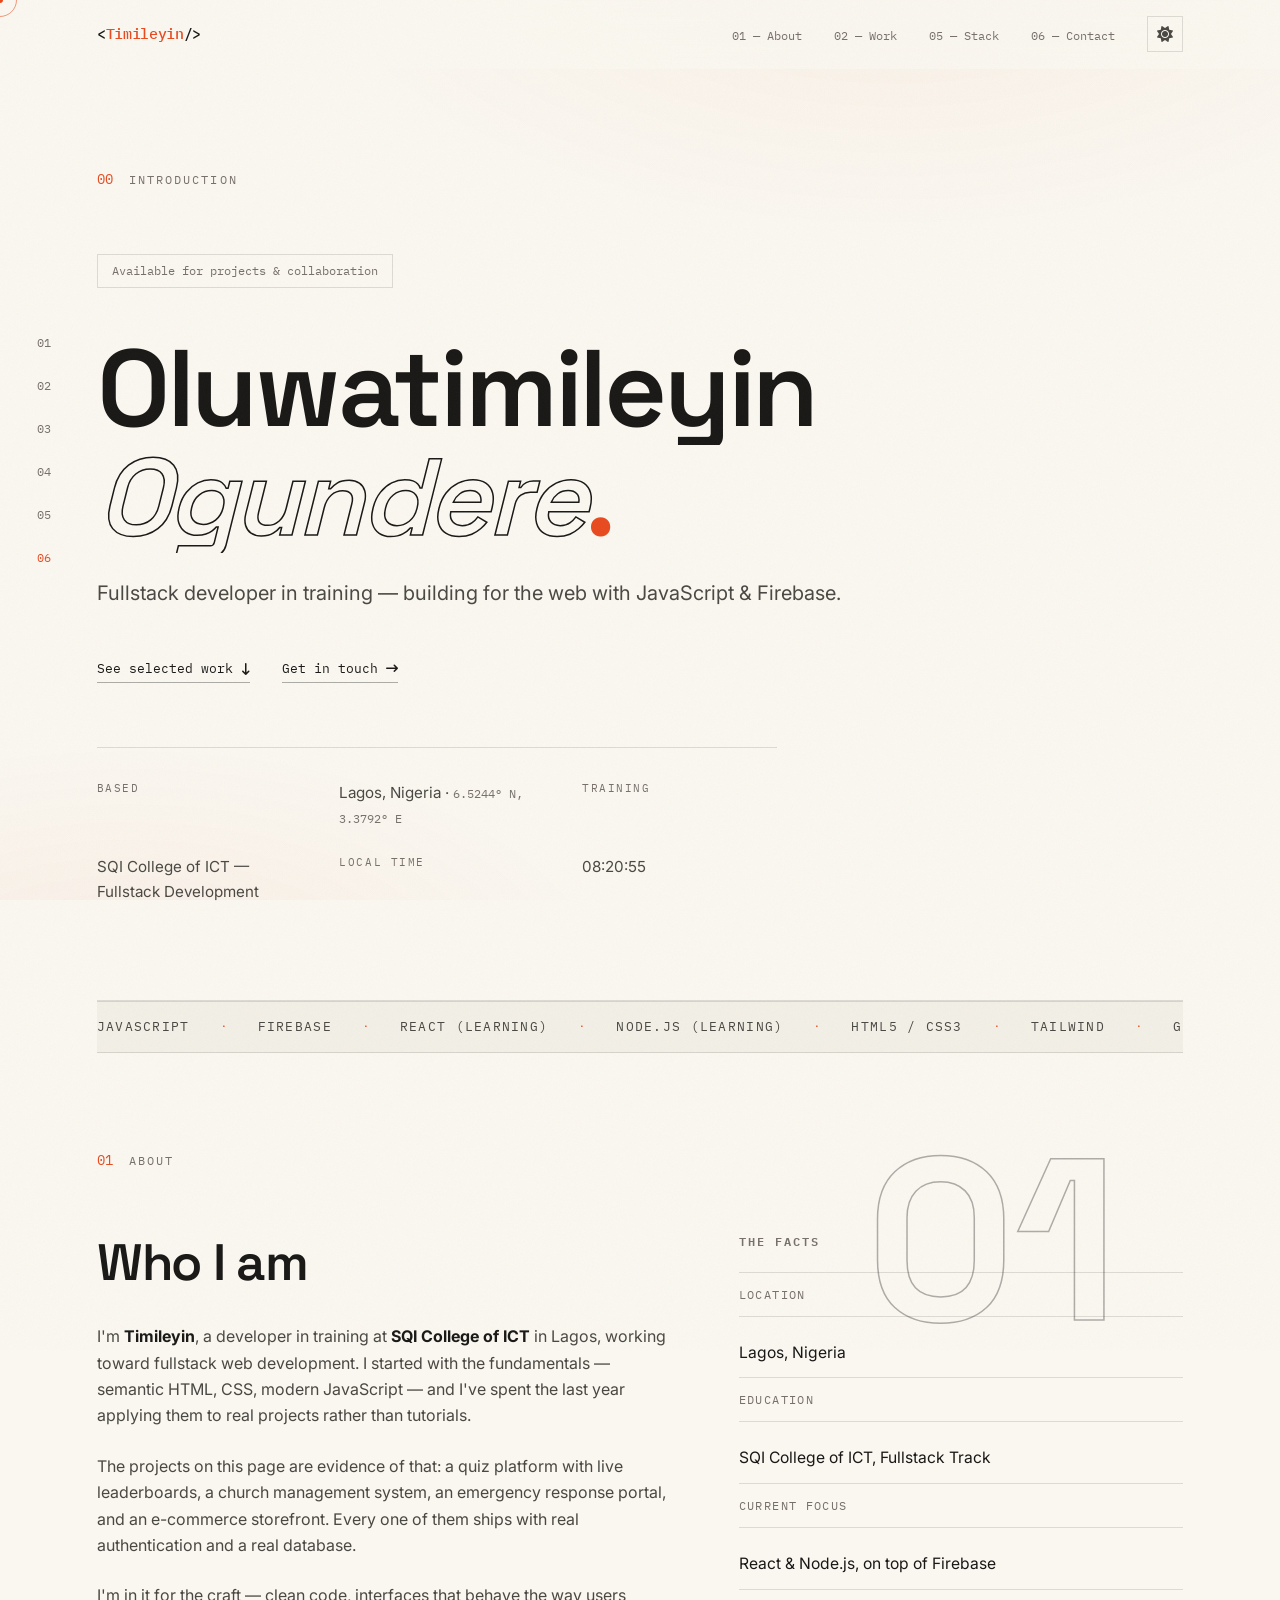
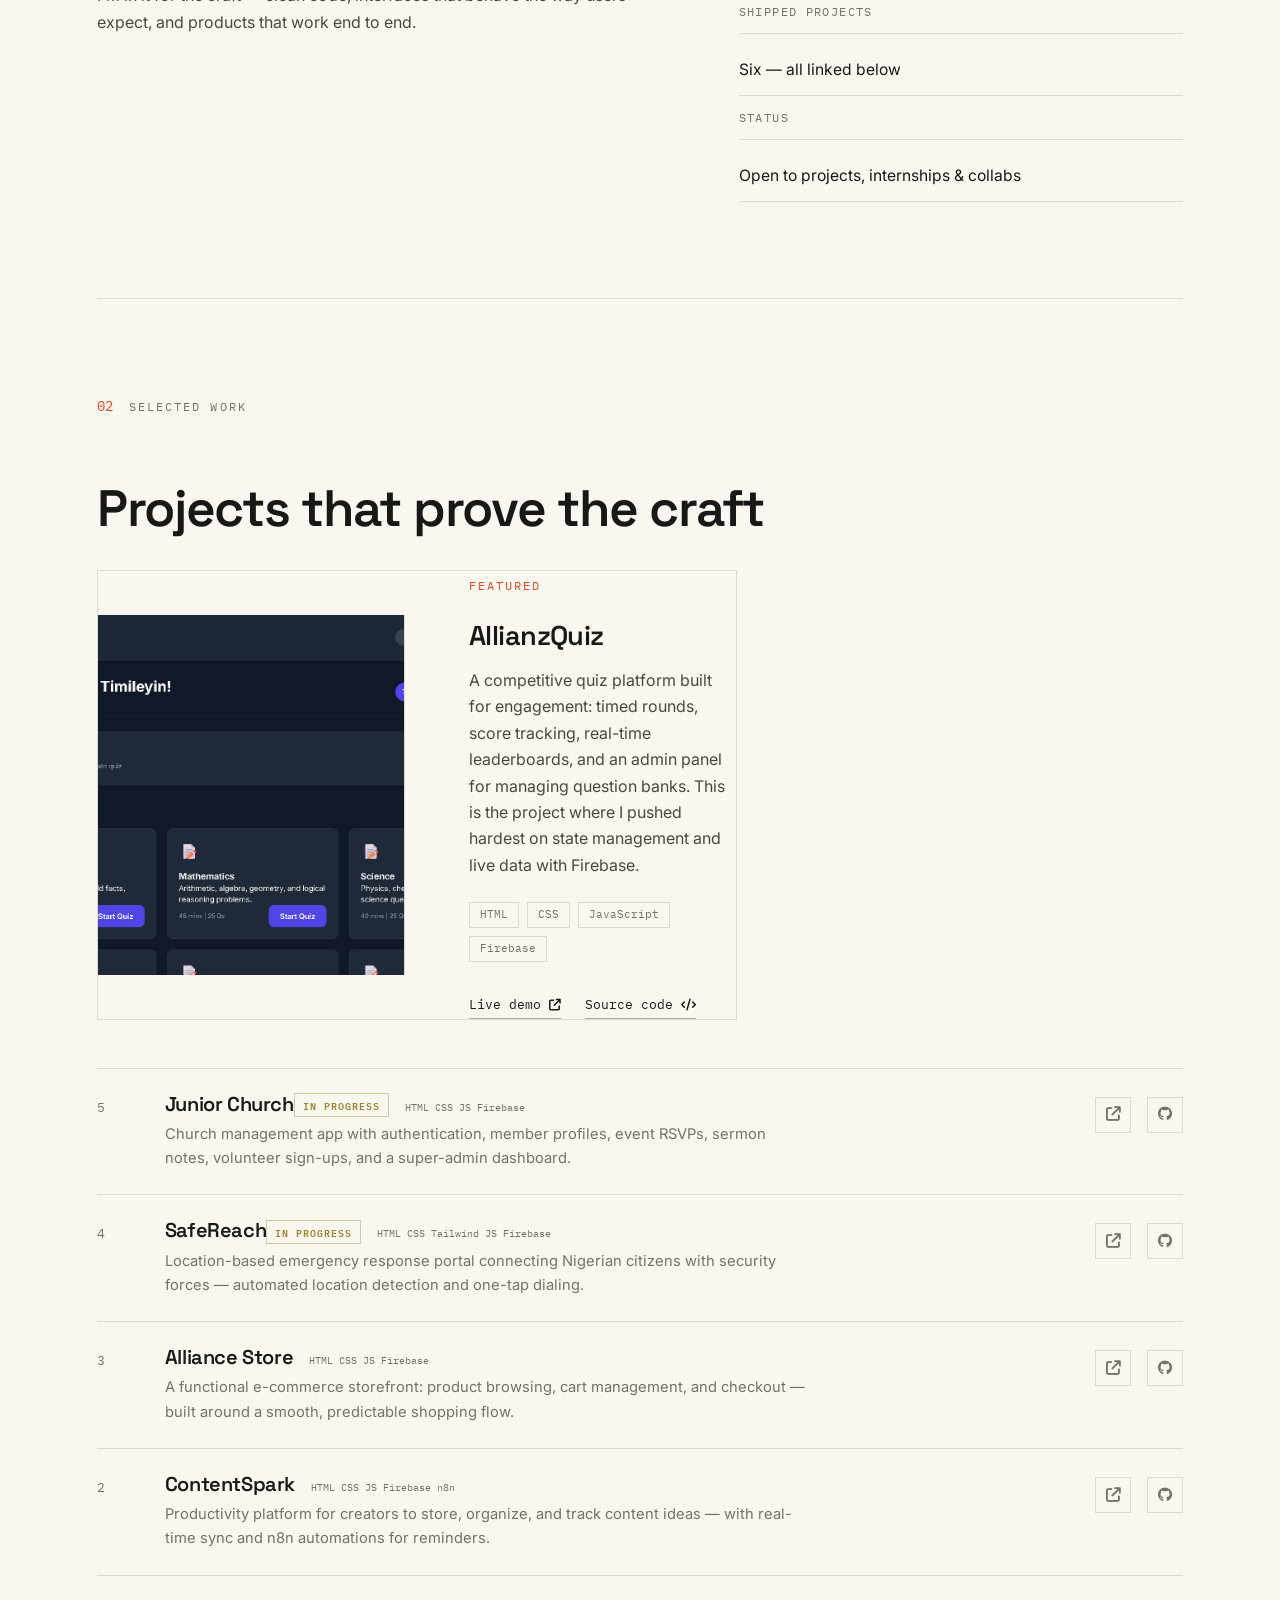
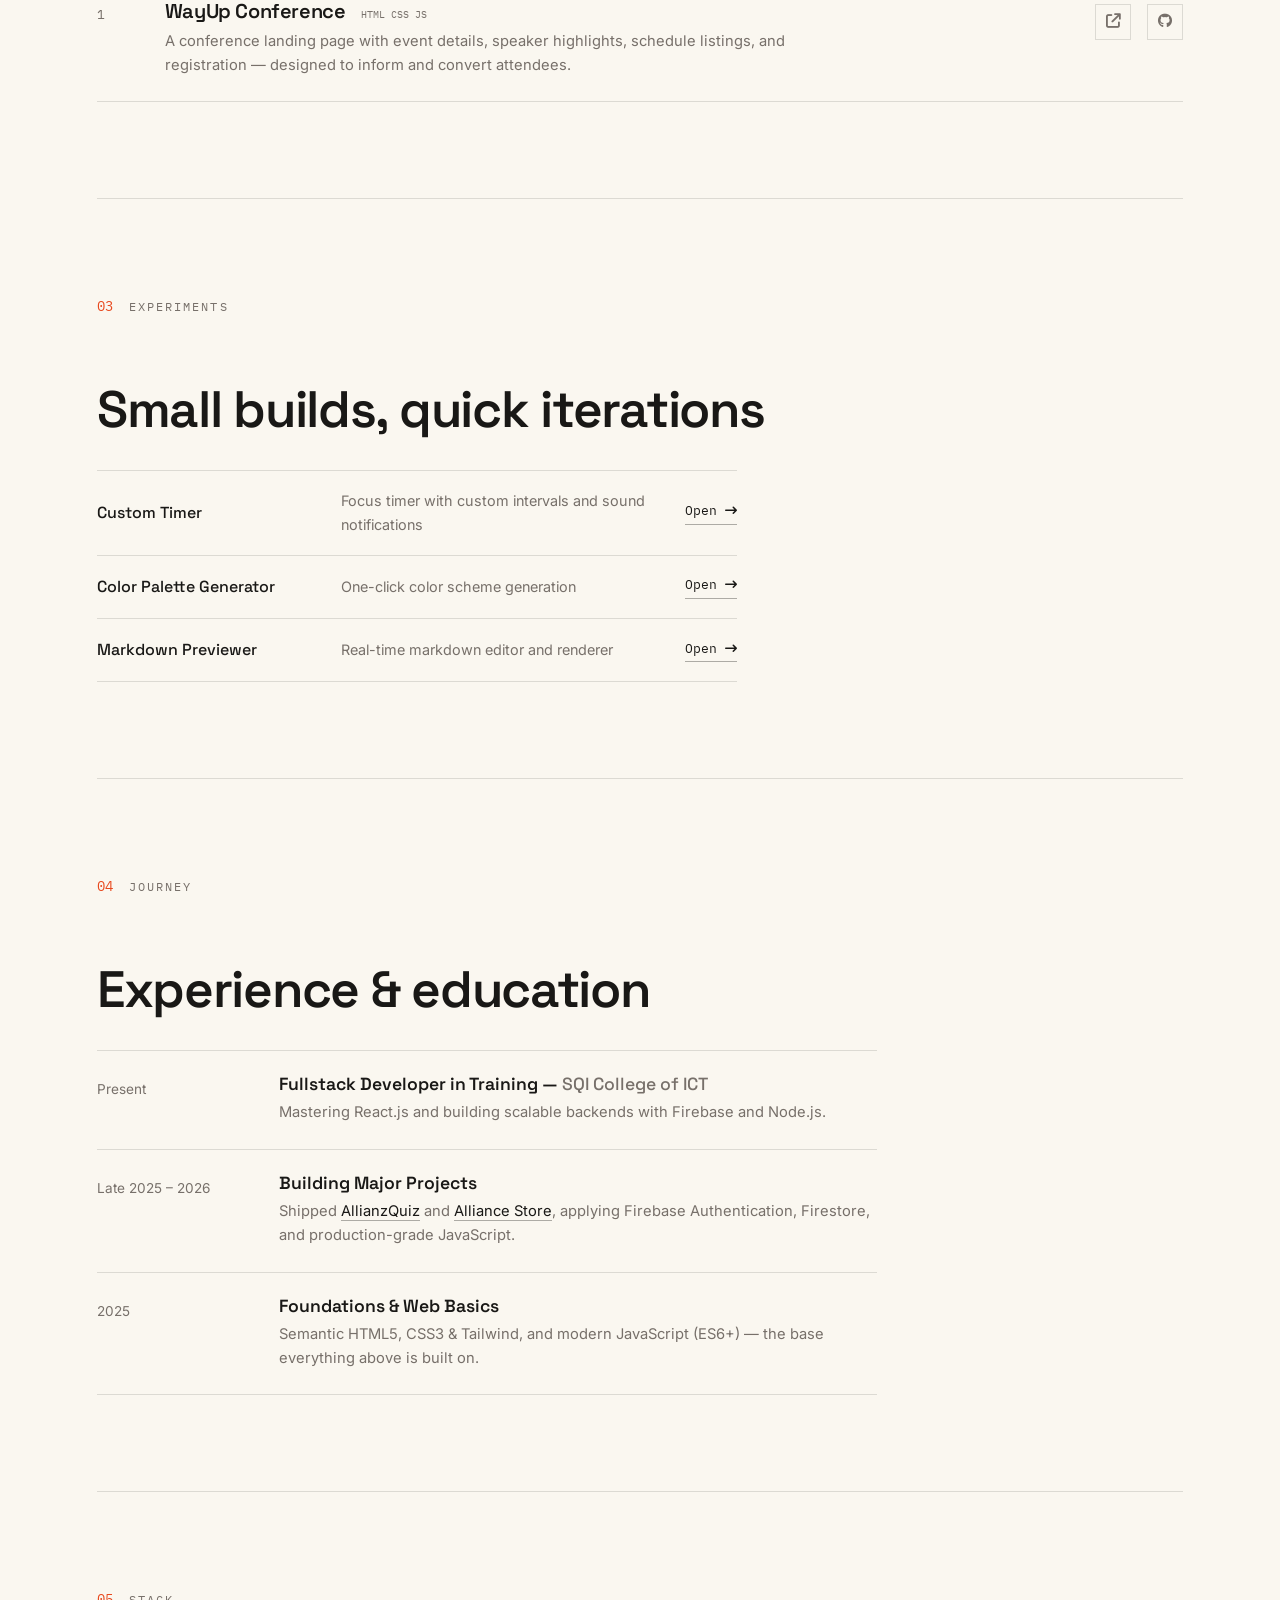
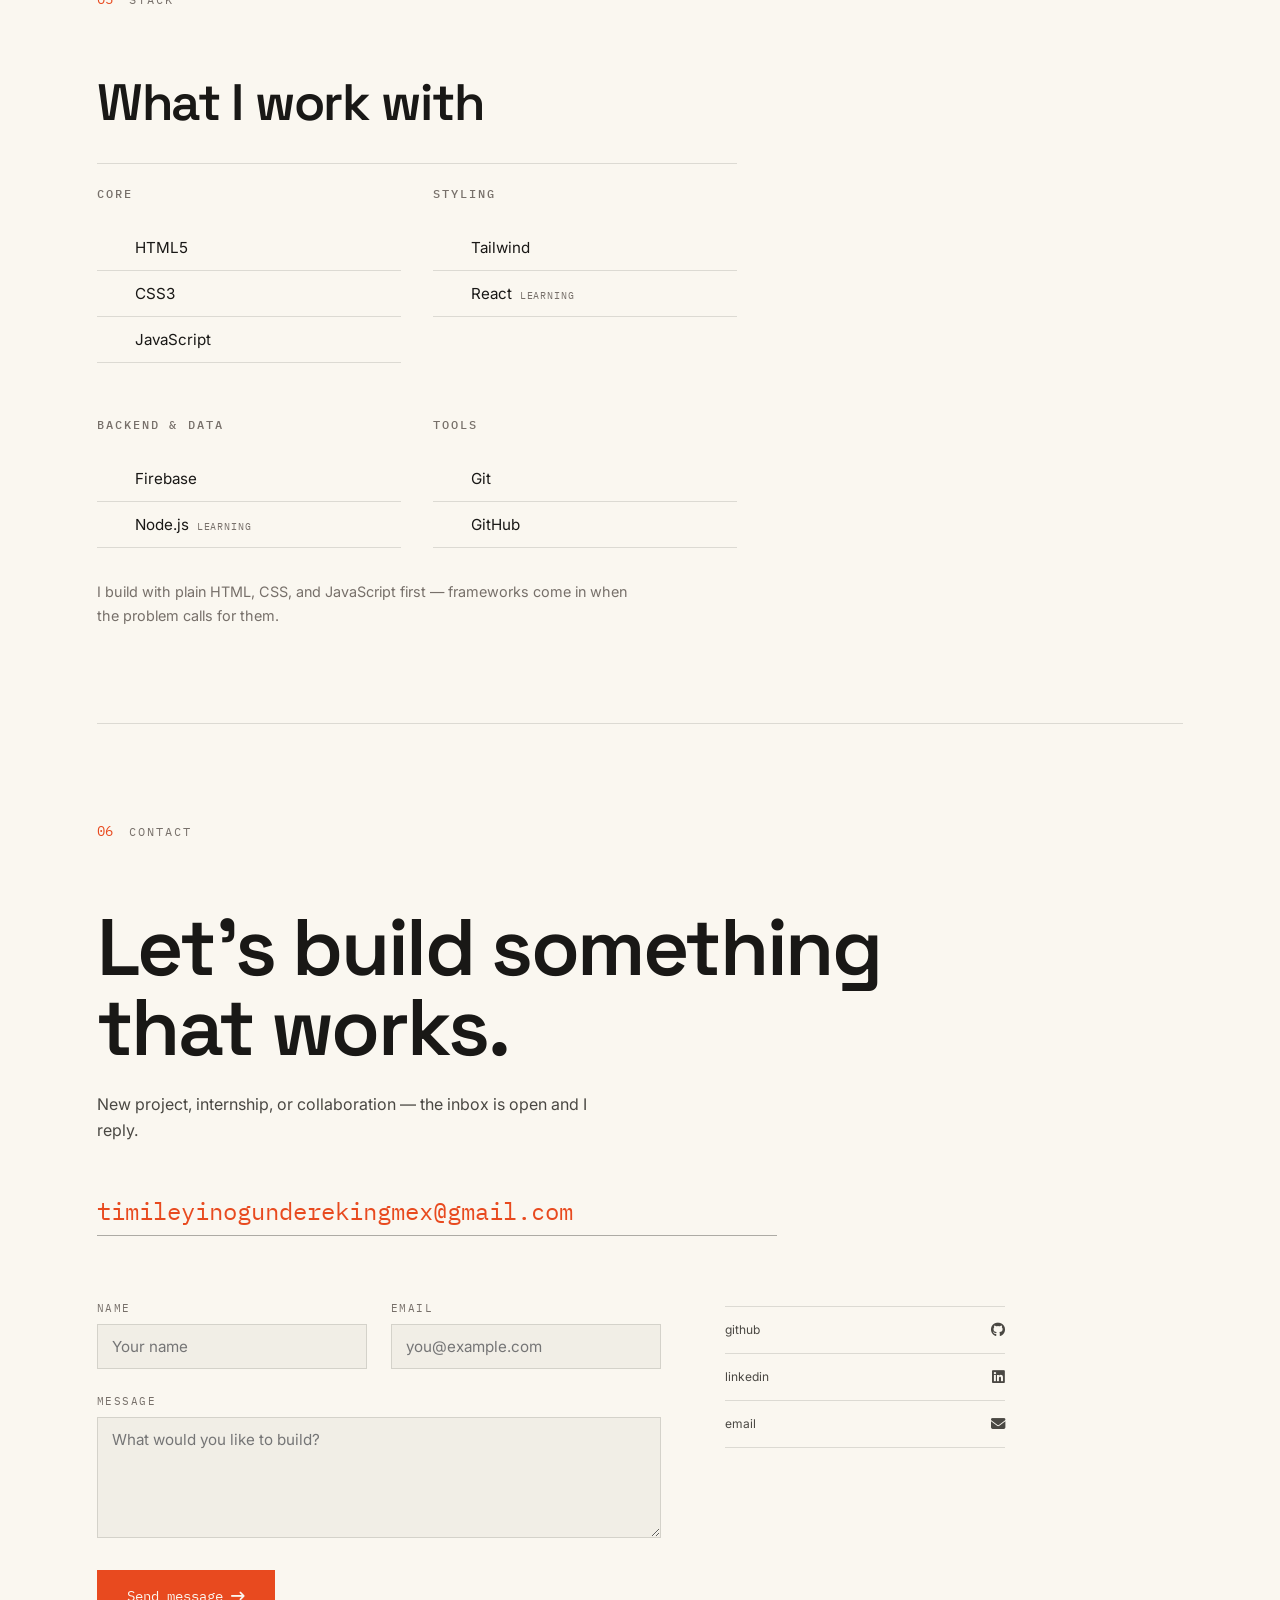
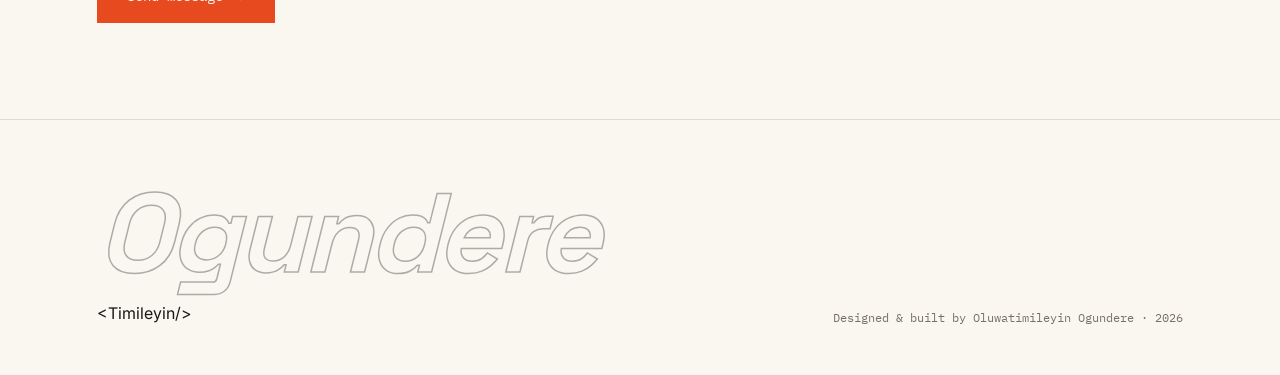
==== index.html @ 816820a1 "Remove pulsating status dot from hero availability pill" ====
<!DOCTYPE html>
<html lang="en">
<head>
  <meta charset="UTF-8" />
  <meta name="viewport" content="width=device-width, initial-scale=1.0" />
  <title>Oluwatimileyin Ogundere — Fullstack Developer</title>
  <meta name="description" content="Personal portfolio of Oluwatimileyin Ogundere — a fullstack developer in training at SQI College of ICT, building web applications with HTML, CSS, JavaScript, and Firebase." />
  <meta name="author" content="Oluwatimileyin Ogundere" />

  <!-- Open Graph / Facebook -->
  <meta property="og:type" content="website" />
  <meta property="og:url" content="https://allianzdev.vercel.app/" />
  <meta property="og:title" content="Oluwatimileyin Ogundere — Fullstack Developer" />
  <meta property="og:description" content="Building high-impact web applications with modern tech stacks. Check out my latest projects." />
  <meta property="og:image" content="https://allianzdev.vercel.app/assets/img/og-image.png" />

  <!-- Twitter -->
  <meta property="twitter:card" content="summary_large_image" />
  <meta property="twitter:url" content="https://allianzdev.vercel.app/" />
  <meta property="twitter:title" content="Oluwatimileyin Ogundere — Fullstack Developer" />
  <meta property="twitter:description" content="Building high-impact web applications with modern tech stacks. Check out my latest projects." />
  <meta property="twitter:image" content="https://allianzdev.vercel.app/assets/img/og-image.png" />

  <link rel="stylesheet" href="style.css" />
  <link rel="icon" type="image/png" href="favicon.png" />
  <link rel="stylesheet" href="https://cdnjs.cloudflare.com/ajax/libs/font-awesome/6.5.0/css/all.min.css" />
  <link rel="stylesheet" href="https://cdn.jsdelivr.net/gh/devicons/devicon@latest/devicon.min.css" />
  <link rel="preconnect" href="https://fonts.googleapis.com" />
  <link rel="preconnect" href="https://fonts.gstatic.com" crossorigin />
  <link href="https://fonts.googleapis.com/css2?family=Space+Grotesk:wght@300;400;500;600;700&family=Inter:wght@400;500;600&family=IBM+Plex+Mono:wght@400;500&display=swap" rel="stylesheet" />
</head>
<body>

  <a class="skip-link" href="#main">Skip to content</a>

  <!-- Film grain overlay -->
  <div class="grain" aria-hidden="true"></div>
  <!-- Warm ambient wash -->
  <div class="wash" aria-hidden="true"></div>

  <!-- Custom cursor (hoverable elements only, desktop) -->
  <div class="cursor-dot" aria-hidden="true"></div>
  <div class="cursor-ring" aria-hidden="true"></div>

  <!-- Running chapter index, desktop only -->
  <div class="chapter-index" aria-hidden="true">
    <span data-target="about">01</span>
    <span data-target="work">02</span>
    <span data-target="experiments">03</span>
    <span data-target="journey">04</span>
    <span data-target="stack">05</span>
    <span data-target="contact">06</span>
  </div>

  <!-- ═══ NAVBAR ═══════════════════════════════════════════ -->
  <header id="site-header">
    <nav class="nav" aria-label="Primary">
      <a href="#intro" class="nav-logo">&lt;<span>Timileyin</span>/&gt;</a>

      <ul class="nav-links" id="navLinks">
        <li><a href="#about">01 — About</a></li>
        <li><a href="#work">02 — Work</a></li>
        <li><a href="#stack">05 — Stack</a></li>
        <li><a href="#contact">06 — Contact</a></li>
        <li>
          <button class="theme-toggle" id="themeToggle" type="button" aria-label="Switch between dark and light theme">
            <i class="fa-solid fa-moon" aria-hidden="true"></i>
            <i class="fa-solid fa-sun" aria-hidden="true"></i>
          </button>
        </li>
      </ul>

      <button class="hamburger" id="hamburger" type="button" aria-label="Toggle menu" aria-expanded="false" aria-controls="navLinks">
        <span></span><span></span><span></span>
      </button>
    </nav>
  </header>

  <main id="main">

    <!-- ═══ 00 — INTRO ═════════════════════════════════════ -->
    <section id="intro" class="chapter">
      <div class="chapter-meta reveal-up"><span class="ch-num">00</span><span class="ch-label">Introduction</span></div>

      <div class="hero-inner">
        <div class="hero-status reveal-up" aria-label="Currently available for work">
          Available for projects &amp; collaboration
        </div>

        <h1 class="hero-name">
          <span class="hero-line reveal-up">Oluwatimileyin</span>
          <span class="hero-line reveal-up hero-name-out">Ogundere<span class="hero-period">.</span></span>
        </h1>

        <p class="hero-role reveal-up">Fullstack developer in training — building for the web with JavaScript &amp; Firebase.</p>

        <div class="hero-actions reveal-up">
          <a href="#work" class="link-arrow">See selected work<i class="fa-solid fa-arrow-down-long" aria-hidden="true"></i></a>
          <a href="#contact" class="link-arrow">Get in touch<i class="fa-solid fa-arrow-right-long" aria-hidden="true"></i></a>
        </div>

        <dl class="hero-meta reveal-up">
          <dt>Based</dt><dd>Lagos, Nigeria · <span class="coords">6.5244° N, 3.3792° E</span></dd>
          <dt>Training</dt><dd>SQI College of ICT — Fullstack Development</dd>
          <dt>Local time</dt><dd><span id="hero-clock">—</span></dd>
        </dl>
      </div>
    </section>

    <!-- Marquee strip -->
    <div class="marquee" aria-hidden="true">
      <div class="marquee-track">
        <span>JavaScript</span><em>·</em><span>Firebase</span><em>·</em><span>React (learning)</span><em>·</em><span>Node.js (learning)</span><em>·</em><span>HTML5 / CSS3</span><em>·</em><span>Tailwind</span><em>·</em><span>Git &amp; GitHub</span><em>·</em>
        <span>JavaScript</span><em>·</em><span>Firebase</span><em>·</em><span>React (learning)</span><em>·</em><span>Node.js (learning)</span><em>·</em><span>HTML5 / CSS3</span><em>·</em><span>Tailwind</span><em>·</em><span>Git &amp; GitHub</span><em>·</em>
      </div>
    </div>

    <!-- ═══ 01 — ABOUT ═════════════════════════════════════ -->
    <section id="about" class="chapter">
      <div class="chapter-meta reveal-up"><span class="ch-num">01</span><span class="ch-label">About</span></div>

      <div class="ghost-num" aria-hidden="true">01</div>

      <div class="two-col">
        <div>
          <h2 class="section-heading reveal-up">Who I am</h2>
          <div class="essay reveal-up">
            <p>I'm <strong>Timileyin</strong>, a developer in training at <strong>SQI College of ICT</strong> in Lagos, working toward fullstack web development. I started with the fundamentals — semantic HTML, CSS, modern JavaScript — and I've spent the last year applying them to real projects rather than tutorials.</p>
            <p>The projects on this page are evidence of that: a quiz platform with live leaderboards, a church management system, an emergency response portal, and an e-commerce storefront. Every one of them ships with real authentication and a real database.</p>
            <p>I'm in it for the craft — clean code, interfaces that behave the way users expect, and products that work end to end.</p>
          </div>
        </div>

        <div class="reveal-up">
          <h3 class="facts-title">The facts</h3>
          <dl class="facts">
            <dt>Location</dt><dd>Lagos, Nigeria</dd>
            <dt>Education</dt><dd>SQI College of ICT, Fullstack Track</dd>
            <dt>Current focus</dt><dd>React &amp; Node.js, on top of Firebase</dd>
            <dt>Shipped projects</dt><dd>Six — all linked below</dd>
            <dt>Status</dt><dd>Open to projects, internships &amp; collabs</dd>
          </dl>
        </div>
      </div>
    </section>

    <!-- ═══ 02 — WORK ══════════════════════════════════════ -->
    <section id="work" class="chapter">
      <div class="chapter-meta reveal-up"><span class="ch-num">02</span><span class="ch-label">Selected Work</span></div>

      <h2 class="section-heading reveal-up">Projects that prove the craft</h2>

      <!-- Featured -->
      <article class="work-featured reveal-up">
        <div class="work-featured-media">
          <img src="assets/img/projects/image.png" alt="AllianzQuiz — competitive quiz app with live leaderboards" />
        </div>
        <div class="work-featured-text">
          <div class="work-index"><span class="mono">Featured</span></div>
          <h3 class="work-title">AllianzQuiz</h3>
          <p class="work-desc">A competitive quiz platform built for engagement: timed rounds, score tracking, real-time leaderboards, and an admin panel for managing question banks. This is the project where I pushed hardest on state management and live data with Firebase.</p>
          <div class="work-tags"><span>HTML</span><span>CSS</span><span>JavaScript</span><span>Firebase</span></div>
          <div class="work-links">
            <a href="https://allianz-quiz.vercel.app" target="_blank" rel="noopener" class="link-arrow">Live demo<i class="fa-solid fa-arrow-up-right-from-square" aria-hidden="true"></i></a>
            <a href="https://github.com/Alli-ance01/AllianzQuiz" target="_blank" rel="noopener" class="link-arrow">Source code<i class="fa-solid fa-code" aria-hidden="true"></i></a>
          </div>
        </div>
      </article>

      <!-- Hover-reveal list -->
      <ol class="work-list" reversed>
        <li class="work-row" data-preview="assets/img/projects/junior-church.png">
          <span class="row-num">5</span>
          <div class="row-body">
            <div class="row-head">
              <h3 class="work-title">Junior Church<span class="status-wip">In progress</span></h3>
              <span class="row-stack"><span>HTML</span><span>CSS</span><span>JS</span><span>Firebase</span></span>
            </div>
            <p class="row-desc">Church management app with authentication, member profiles, event RSVPs, sermon notes, volunteer sign-ups, and a super-admin dashboard.</p>
          </div>
          <div class="row-actions">
            <a href="https://almightyjuniorchurch.vercel.app" target="_blank" rel="noopener" aria-label="Junior Church live demo"><i class="fa-solid fa-arrow-up-right-from-square" aria-hidden="true"></i></a>
            <a href="https://github.com/Alli-ance01/Junior-Church" target="_blank" rel="noopener" aria-label="Junior Church source code"><i class="fa-brands fa-github" aria-hidden="true"></i></a>
          </div>
        </li>

        <li class="work-row" data-preview="assets/img/projects/safereach.png">
          <span class="row-num">4</span>
          <div class="row-body">
            <div class="row-head">
              <h3 class="work-title">SafeReach<span class="status-wip">In progress</span></h3>
              <span class="row-stack"><span>HTML</span><span>CSS</span><span>Tailwind</span><span>JS</span><span>Firebase</span></span>
            </div>
            <p class="row-desc">Location-based emergency response portal connecting Nigerian citizens with security forces — automated location detection and one-tap dialing.</p>
          </div>
          <div class="row-actions">
            <a href="https://safereach-ng.vercel.app" target="_blank" rel="noopener" aria-label="SafeReach live demo"><i class="fa-solid fa-arrow-up-right-from-square" aria-hidden="true"></i></a>
            <a href="https://github.com/Alli-ance01/safereach" target="_blank" rel="noopener" aria-label="SafeReach source code"><i class="fa-brands fa-github" aria-hidden="true"></i></a>
          </div>
        </li>

        <li class="work-row" data-preview="assets/img/projects/alliance-store.png">
          <span class="row-num">3</span>
          <div class="row-body">
            <div class="row-head">
              <h3 class="work-title">Alliance Store</h3>
              <span class="row-stack"><span>HTML</span><span>CSS</span><span>JS</span><span>Firebase</span></span>
            </div>
            <p class="row-desc">A functional e-commerce storefront: product browsing, cart management, and checkout — built around a smooth, predictable shopping flow.</p>
          </div>
          <div class="row-actions">
            <a href="https://alliance-store.vercel.app" target="_blank" rel="noopener" aria-label="Alliance Store live demo"><i class="fa-solid fa-arrow-up-right-from-square" aria-hidden="true"></i></a>
            <a href="https://github.com/Alli-ance01/Alliance-Store" target="_blank" rel="noopener" aria-label="Alliance Store source code"><i class="fa-brands fa-github" aria-hidden="true"></i></a>
          </div>
        </li>

        <li class="work-row" data-preview="assets/img/projects/contentspark.png">
          <span class="row-num">2</span>
          <div class="row-body">
            <div class="row-head">
              <h3 class="work-title">ContentSpark</h3>
              <span class="row-stack"><span>HTML</span><span>CSS</span><span>JS</span><span>Firebase</span><span>n8n</span></span>
            </div>
            <p class="row-desc">Productivity platform for creators to store, organize, and track content ideas — with real-time sync and n8n automations for reminders.</p>
          </div>
          <div class="row-actions">
            <a href="https://content-spark-mu.vercel.app" target="_blank" rel="noopener" aria-label="ContentSpark live demo"><i class="fa-solid fa-arrow-up-right-from-square" aria-hidden="true"></i></a>
            <a href="https://github.com/Alli-ance01/content-spark" target="_blank" rel="noopener" aria-label="ContentSpark source code"><i class="fa-brands fa-github" aria-hidden="true"></i></a>
          </div>
        </li>

        <li class="work-row" data-preview="assets/img/projects/conference.png">
          <span class="row-num">1</span>
          <div class="row-body">
            <div class="row-head">
              <h3 class="work-title">WayUp Conference</h3>
              <span class="row-stack"><span>HTML</span><span>CSS</span><span>JS</span></span>
            </div>
            <p class="row-desc">A conference landing page with event details, speaker highlights, schedule listings, and registration — designed to inform and convert attendees.</p>
          </div>
          <div class="row-actions">
            <a href="https://wayupconference.vercel.app" target="_blank" rel="noopener" aria-label="WayUp Conference live demo"><i class="fa-solid fa-arrow-up-right-from-square" aria-hidden="true"></i></a>
            <a href="https://github.com/Alli-ance01/WayUp-Conference" target="_blank" rel="noopener" aria-label="WayUp Conference source code"><i class="fa-brands fa-github" aria-hidden="true"></i></a>
          </div>
        </li>
      </ol>
    </section>

    <!-- Floating preview (populated by JS) -->
    <div class="work-preview" aria-hidden="true">
      <img src="" alt="" />
    </div>

    <!-- ═══ 03 — EXPERIMENTS ═══════════════════════════════ -->
    <section id="experiments" class="chapter">
      <div class="chapter-meta reveal-up"><span class="ch-num">03</span><span class="ch-label">Experiments</span></div>

      <h2 class="section-heading reveal-up">Small builds, quick iterations</h2>

      <ul class="exp-list reveal-up">
        <li>
          <span class="exp-name">Custom Timer</span>
          <span class="exp-desc">Focus timer with custom intervals and sound notifications</span>
          <a href="mini-projects/timer/index.html" class="link-arrow">Open<i class="fa-solid fa-arrow-right-long" aria-hidden="true"></i></a>
        </li>
        <li>
          <span class="exp-name">Color Palette Generator</span>
          <span class="exp-desc">One-click color scheme generation</span>
          <a href="mini-projects/palette/index.html" class="link-arrow">Open<i class="fa-solid fa-arrow-right-long" aria-hidden="true"></i></a>
        </li>
        <li>
          <span class="exp-name">Markdown Previewer</span>
          <span class="exp-desc">Real-time markdown editor and renderer</span>
          <a href="mini-projects/markdown/index.html" class="link-arrow">Open<i class="fa-solid fa-arrow-right-long" aria-hidden="true"></i></a>
        </li>
      </ul>
    </section>

    <!-- ═══ 04 — JOURNEY ═══════════════════════════════════ -->
    <section id="journey" class="chapter">
      <div class="chapter-meta reveal-up"><span class="ch-num">04</span><span class="ch-label">Journey</span></div>

      <h2 class="section-heading reveal-up">Experience &amp; education</h2>

      <ol class="ledger reveal-up">
        <li>
          <time class="mono" datetime="2026">Present</time>
          <div>
            <h3>Fullstack Developer in Training — <span>SQI College of ICT</span></h3>
            <p>Mastering React.js and building scalable backends with Firebase and Node.js.</p>
          </div>
        </li>
        <li>
          <time class="mono" datetime="2026">Late 2025 – 2026</time>
          <div>
            <h3>Building Major Projects</h3>
            <p>Shipped <a href="#work">AllianzQuiz</a> and <a href="#work">Alliance Store</a>, applying Firebase Authentication, Firestore, and production-grade JavaScript.</p>
          </div>
        </li>
        <li>
          <time class="mono" datetime="2025">2025</time>
          <div>
            <h3>Foundations &amp; Web Basics</h3>
            <p>Semantic HTML5, CSS3 &amp; Tailwind, and modern JavaScript (ES6+) — the base everything above is built on.</p>
          </div>
        </li>
      </ol>
    </section>

    <!-- ═══ 05 — STACK ═════════════════════════════════════ -->
    <section id="stack" class="chapter">
      <div class="chapter-meta reveal-up"><span class="ch-num">05</span><span class="ch-label">Stack</span></div>

      <h2 class="section-heading reveal-up">What I work with</h2>

      <div class="stack-grid reveal-up">
        <div class="stack-group">
          <h3>Core</h3>
          <ul class="stack-list">
            <li><i class="devicon-html5-plain colored" aria-hidden="true"></i><span>HTML5</span></li>
            <li><i class="devicon-css3-plain colored" aria-hidden="true"></i><span>CSS3</span></li>
            <li><i class="devicon-javascript-plain colored" aria-hidden="true"></i><span>JavaScript</span></li>
          </ul>
        </div>
        <div class="stack-group">
          <h3>Styling</h3>
          <ul class="stack-list">
            <li><i class="devicon-tailwindcss-original colored" aria-hidden="true"></i><span>Tailwind</span></li>
            <li><i class="devicon-react-original colored" aria-hidden="true"></i><span>React <em>learning</em></span></li>
          </ul>
        </div>
        <div class="stack-group">
          <h3>Backend &amp; Data</h3>
          <ul class="stack-list">
            <li><i class="devicon-firebase-plain colored" aria-hidden="true"></i><span>Firebase</span></li>
            <li><i class="devicon-nodejs-plain colored" aria-hidden="true"></i><span>Node.js <em>learning</em></span></li>
          </ul>
        </div>
        <div class="stack-group">
          <h3>Tools</h3>
          <ul class="stack-list">
            <li><i class="devicon-git-plain colored" aria-hidden="true"></i><span>Git</span></li>
            <li><i class="devicon-github-original" aria-hidden="true"></i><span>GitHub</span></li>
          </ul>
        </div>
      </div>

      <p class="stack-note reveal-up">I build with plain HTML, CSS, and JavaScript first — frameworks come in when the problem calls for them.</p>
    </section>

    <!-- ═══ 06 — CONTACT ═══════════════════════════════════ -->
    <section id="contact" class="chapter">
      <div class="chapter-meta reveal-up"><span class="ch-num">06</span><span class="ch-label">Contact</span></div>

      <div class="contact-inner">
        <h2 class="contact-heading reveal-up">Let's build something<br />that works.</h2>
        <p class="contact-lede reveal-up">New project, internship, or collaboration — the inbox is open and I reply.</p>

        <a href="mailto:timileyinogunderekingmex@gmail.com" class="contact-email reveal-up">timileyinogunderekingmex@gmail.com</a>

        <div class="contact-columns reveal-up">
          <form action="https://formspree.io/f/mdayjnrv" method="POST" class="contact-form" id="contactForm">
            <div class="form-group">
              <label for="name">Name</label>
              <input type="text" name="name" id="name" class="form-control" placeholder="Your name" required />
            </div>
            <div class="form-group">
              <label for="email">Email</label>
              <input type="email" name="email" id="email" class="form-control" placeholder="you@example.com" required />
            </div>
            <div class="form-group">
              <label for="message">Message</label>
              <textarea name="message" id="message" class="form-control" placeholder="What would you like to build?" rows="5" required></textarea>
            </div>
            <button type="submit" class="submit-btn">Send message<i class="fa-solid fa-arrow-right-long" aria-hidden="true"></i></button>
          </form>

          <div class="contact-alt">
            <div class="contact-success" id="contactSuccess">
              <i class="fa-solid fa-circle-check" aria-hidden="true"></i>
              <h3>Message sent</h3>
              <p>Thanks for reaching out — I'll get back to you soon.</p>
              <button type="button" class="link-button" id="resetContact">Send another</button>
            </div>
            <ul class="social-list">
              <li><a href="https://github.com/Alli-ance01" target="_blank" rel="noopener"><span class="mono">github</span><i class="fa-brands fa-github" aria-hidden="true"></i></a></li>
              <li><a href="https://www.linkedin.com/in/timileyinogundere" target="_blank" rel="noopener"><span class="mono">linkedin</span><i class="fa-brands fa-linkedin" aria-hidden="true"></i></a></li>
              <li><a href="mailto:timileyinogunderekingmex@gmail.com"><span class="mono">email</span><i class="fa-solid fa-envelope" aria-hidden="true"></i></a></li>
            </ul>
          </div>
        </div>
      </div>
    </section>

  </main>

  <!-- ═══ FOOTER / COLOPHON ════════════════════════════════ -->
  <footer>
    <div class="footer-inner">
      <div class="footer-brand">
        <span class="footer-outline" aria-hidden="true">Ogundere</span>
        <span class="mono">&lt;Timileyin/&gt;</span>
      </div>
      <p>Designed &amp; built by Oluwatimileyin Ogundere · <span id="year"></span></p>
    </div>
  </footer>

  <button class="scroll-top" id="scrollTop" type="button" aria-label="Back to top" hidden>
    <i class="fa-solid fa-arrow-up" aria-hidden="true"></i>
  </button>

  <script src="script.js"></script>
</body>
</html>
---- style.css ----
/* ══════════════════════════════════════════════════════════
   THE BLUEPRINT — Allianzdev v2
   Kinetic bold + layered refined editorial.
   Tokens → layers → reset → base → layout → components → responsive
   ══════════════════════════════════════════════════════════ */

/* ─── DESIGN TOKENS ────────────────────────────────────── */
:root {
  --bg:            #101110;
  --bg-raised:     #171817;
  --ink:           #edeae3;
  --ink-2:         #c9c6bd;
  --muted:         #8a9188;
  --rule:          rgba(237, 234, 227, 0.14);
  --rule-strong:   rgba(237, 234, 227, 0.34);
  --accent:        #ff5c35;
  --accent-ink:    #101110;
  --surface-input: rgba(237, 234, 227, 0.04);
  --wip:           #b0994a;
  --wash-a:        rgba(255, 92, 53, 0.07);
  --wash-b:        rgba(255, 92, 53, 0);

  --font-display: 'Space Grotesk', sans-serif;
  --font-body:    'Inter', sans-serif;
  --font-mono:    'IBM Plex Mono', monospace;

  --sp-1: 8px;
  --sp-2: 16px;
  --sp-3: 24px;
  --sp-4: 32px;
  --sp-5: 48px;
  --sp-6: 64px;
  --sp-7: 96px;

  --ease: cubic-bezier(0.16, 1, 0.3, 1);
  --dur: 260ms;
}

[data-theme="light"] {
  --bg:            #faf7f0;
  --bg-raised:     #f2efe6;
  --ink:           #191816;
  --ink-2:         #4a4843;
  --muted:         #77706a;
  --rule:          rgba(25, 24, 22, 0.13);
  --rule-strong:   rgba(25, 24, 22, 0.34);
  --accent:        #e84a1f;
  --accent-ink:    #faf7f0;
  --surface-input: rgba(25, 24, 22, 0.04);
  --wip:           #9a8430;
  --wash-a:        rgba(232, 74, 31, 0.055);
  --wash-b:        rgba(232, 74, 31, 0);
}

/* ─── AMBIENT LAYERS ───────────────────────────────────── */
.grain {
  position: fixed; inset: -50%;
  width: 200%; height: 200%;
  z-index: 300;
  pointer-events: none;
  opacity: 0.5;
  background-image: url("data:image/svg+xml,%3Csvg xmlns='http://www.w3.org/2000/svg' width='240' height='240'%3E%3Cfilter id='n'%3E%3CfeTurbulence type='fractalNoise' baseFrequency='0.85' numOctaves='2' stitchTiles='stitch'/%3E%3C/filter%3E%3Crect width='100%25' height='100%25' filter='url(%23n)' opacity='0.06'/%3E%3C/svg%3E");
}
.wash {
  position: fixed; inset: 0;
  z-index: 0;
  pointer-events: none;
  background: radial-gradient(ellipse 80% 60% at 70% -10%, var(--wash-a), var(--wash-b) 60%),
              radial-gradient(ellipse 70% 50% at 10% 110%, var(--wash-a), transparent 55%);
}

/* ─── CUSTOM CURSOR ────────────────────────────────────── */
.cursor-dot {
  position: fixed; top: 0; left: 0;
  width: 6px; height: 6px;
  background: var(--accent);
  border-radius: 50%;
  z-index: 900;
  pointer-events: none;
  transform: translate(-50%, -50%);
  transition: width var(--dur) var(--ease), height var(--dur) var(--ease), background var(--dur) var(--ease), opacity 300ms var(--ease);
}
.cursor-ring {
  position: fixed; top: 0; left: 0;
  width: 34px; height: 34px;
  border: 1px solid color-mix(in srgb, var(--accent) 55%, transparent);
  border-radius: 50%;
  z-index: 899;
  pointer-events: none;
  transform: translate(-50%, -50%);
  transition: width 320ms var(--ease), height 320ms var(--ease), border-color 320ms var(--ease), opacity 300ms var(--ease);
}
.cursor-ring.is-hovering { width: 52px; height: 52px; border-color: var(--accent); }
@media (hover: none) { .cursor-dot, .cursor-ring { display: none; } }

/* ─── RESET ────────────────────────────────────────────── */
*, *::before, *::after { margin: 0; padding: 0; box-sizing: border-box; }
html { scroll-behavior: smooth; overflow-x: hidden; }
body {
  background: var(--bg);
  color: var(--ink);
  font-family: var(--font-body);
  font-size: 1rem;
  line-height: 1.65;
  -webkit-font-smoothing: antialiased;
}
a { color: inherit; text-decoration: none; }
ul, ol { list-style: none; }
img { max-width: 100%; display: block; }
button { font: inherit; cursor: pointer; background: none; border: none; color: inherit; }
h1, h2, h3 { font-family: var(--font-display); font-weight: 600; line-height: 1.1; }
:focus-visible { outline: 2px solid var(--accent); outline-offset: 3px; }

.skip-link {
  position: fixed; top: 0; left: 0;
  background: var(--accent); color: var(--accent-ink);
  padding: var(--sp-2) var(--sp-3);
  font-family: var(--font-mono); font-size: 0.8rem;
  transform: translateY(-100%); transition: transform var(--dur) var(--ease);
  z-index: 950;
}
.skip-link:focus { transform: translateY(0); }

/* ─── LAYOUT SKELETON ──────────────────────────────────── */
body {
  display: grid;
  grid-template-columns: 88px minmax(0, 1fr);
}
#site-header, main, footer { grid-column: 1 / -1; }
main { position: relative; z-index: 1; max-width: 1240px; width: 100%; margin-inline: auto; padding-inline: clamp(24px, 6vw, 96px); }

.chapter-index {
  grid-column: 1;
  position: fixed;
  inset: 0 auto 0 0;
  width: 88px;
  display: flex;
  flex-direction: column;
  justify-content: center;
  align-items: center;
  gap: var(--sp-3);
  z-index: 50;
}
.chapter-index span {
  font-family: var(--font-mono);
  font-size: 0.72rem;
  color: var(--muted);
  transition: color var(--dur) var(--ease);
}
.chapter-index span.is-active { color: var(--accent); }

/* ─── NAVBAR ───────────────────────────────────────────── */
#site-header {
  position: fixed; top: 0; left: 0; right: 0;
  z-index: 100;
  background: color-mix(in srgb, var(--bg) 85%, transparent);
  -webkit-backdrop-filter: blur(12px);
  backdrop-filter: blur(12px);
  border-bottom: 1px solid transparent;
  transition: border-color var(--dur) var(--ease), background var(--dur) var(--ease);
}
#site-header.is-scrolled { border-bottom-color: var(--rule); }

.nav {
  display: flex; align-items: center; justify-content: space-between;
  padding: var(--sp-2) clamp(24px, 6vw, 96px);
  max-width: 1240px; margin: 0 auto;
}
.nav-logo {
  font-family: var(--font-mono);
  font-size: 0.95rem;
  font-weight: 500;
  letter-spacing: -0.02em;
}
.nav-logo span { color: var(--accent); }
.nav-links { display: flex; gap: var(--sp-4); align-items: center; }
.nav-links a {
  font-family: var(--font-mono);
  font-size: 0.78rem;
  color: var(--muted);
  position: relative;
  padding-block: 4px;
  transition: color var(--dur) var(--ease);
}
.nav-links a:hover,
.nav-links a.is-active { color: var(--ink); }
.nav-links a::after {
  content: '';
  position: absolute; bottom: 0; left: 0;
  width: 0; height: 1px; background: var(--accent);
  transition: width var(--dur) var(--ease);
}
.nav-links a:hover::after,
.nav-links a.is-active::after { width: 100%; }

.theme-toggle {
  width: 36px; height: 36px;
  border: 1px solid var(--rule);
  display: inline-flex; align-items: center; justify-content: center;
  color: var(--ink-2);
  transition: border-color var(--dur) var(--ease), color var(--dur) var(--ease), transform var(--dur) var(--ease);
}
.theme-toggle:hover { border-color: var(--accent); color: var(--accent); transform: rotate(40deg); }
.theme-toggle .fa-sun { display: none; }
[data-theme="light"] .theme-toggle .fa-moon { display: none; }
[data-theme="light"] .theme-toggle .fa-sun { display: block; }

.hamburger {
  display: none;
  width: 44px; height: 44px;
  flex-direction: column; align-items: center; justify-content: center;
  gap: 5px;
}
.hamburger span {
  display: block; width: 20px; height: 1.5px;
  background: var(--ink);
  transition: transform var(--dur) var(--ease), opacity var(--dur) var(--ease);
}
.hamburger.is-open span:nth-child(1) { transform: translateY(6.5px) rotate(45deg); }
.hamburger.is-open span:nth-child(2) { opacity: 0; }
.hamburger.is-open span:nth-child(3) { transform: translateY(-6.5px) rotate(-45deg); }

/* ─── CHAPTERS (sections) ──────────────────────────────── */
.chapter {
  padding-block: var(--sp-7);
  border-bottom: 1px solid var(--rule);
  position: relative;
}
.chapter:last-of-type { border-bottom: none; }

.chapter-meta {
  display: flex; align-items: baseline; gap: var(--sp-2);
  margin-bottom: var(--sp-6);
}
.ch-num {
  font-family: var(--font-mono);
  font-size: 0.85rem;
  color: var(--accent);
}
.ch-label {
  font-family: var(--font-mono);
  font-size: 0.72rem;
  text-transform: uppercase;
  letter-spacing: 0.18em;
  color: var(--muted);
}

.section-heading {
  font-size: clamp(1.9rem, 4.5vw, 3.2rem);
  margin-bottom: var(--sp-4);
  letter-spacing: -0.025em;
  overflow: hidden;
}
.section-heading + * { max-width: 64ch; }

/* Ghost background numeral */
.ghost-num {
  position: absolute;
  right: clamp(8px, 5vw, 72px);
  top: clamp(48px, 8vh, 120px);
  font-family: var(--font-display);
  font-size: clamp(7rem, 18vw, 16rem);
  font-weight: 700;
  line-height: 1;
  color: transparent;
  -webkit-text-stroke: 1.5px var(--rule-strong);
  pointer-events: none;
  user-select: none;
  z-index: 0;
}

/* ─── REVEAL ANIMATIONS ────────────────────────────────── */
.reveal-up {
  opacity: 0;
  transform: translateY(28px);
  transition: opacity 0.7s var(--ease), transform 0.7s var(--ease);
  transition-delay: var(--reveal-delay, 0ms);
}
.reveal-up.is-visible { opacity: 1; transform: none; }
@media (prefers-reduced-motion: reduce) {
  html { scroll-behavior: auto; }
  .reveal-up { opacity: 1; transform: none; transition: none; }
  .marquee-track { animation-play-state: paused; }
}

/* ─── LINK ARROW (shared CTA) ──────────────────────────── */
.link-arrow {
  display: inline-flex; align-items: center; gap: var(--sp-1);
  font-family: var(--font-mono);
  font-size: 0.82rem;
  color: var(--ink);
  padding-bottom: 2px;
  border-bottom: 1px solid var(--rule-strong);
  transition: color var(--dur) var(--ease), border-color var(--dur) var(--ease), gap var(--dur) var(--ease);
}
.link-arrow:hover { color: var(--accent); border-color: var(--accent); gap: 6px; }
.link-arrow i { font-size: 0.75rem; }

/* ─── MARQUEE ──────────────────────────────────────────── */
.marquee {
  position: relative; z-index: 1;
  border-top: 1px solid var(--rule);
  border-bottom: 1px solid var(--rule);
  background: var(--bg-raised);
  overflow: hidden;
  padding-block: 14px;
}
.marquee-track {
  display: flex;
  gap: var(--sp-4);
  white-space: nowrap;
  width: max-content;
  animation: marqueeScroll 34s linear infinite;
}
.marquee-track span {
  font-family: var(--font-mono);
  font-size: 0.8rem;
  color: var(--ink-2);
  text-transform: uppercase;
  letter-spacing: 0.1em;
}
.marquee-track em {
  font-style: normal;
  color: var(--accent);
  font-size: 0.8rem;
}
@keyframes marqueeScroll {
  from { transform: translateX(0); }
  to { transform: translateX(-50%); }
}

/* ─── 00 INTRO / HERO ──────────────────────────────────── */
#intro { min-height: 100svh; display: flex; flex-direction: column; justify-content: center; padding-top: calc(var(--sp-7) + 72px); }

.hero-inner { max-width: 880px; position: relative; z-index: 1; }

.hero-status {
  display: inline-flex; align-items: center; gap: 10px;
  font-family: var(--font-mono);
  font-size: 0.75rem;
  color: var(--muted);
  border: 1px solid var(--rule);
  padding: 6px 14px;
  margin-bottom: var(--sp-5);
}
.status-dot {
  width: 7px; height: 7px; border-radius: 50%;
  background: var(--accent);
  box-shadow: 0 0 0 0 rgba(255, 92, 53, 0.45);
  animation: ping 2s var(--ease) infinite;
}
@keyframes ping {
  0%   { box-shadow: 0 0 0 0 rgba(255, 92, 53, 0.45); }
  80%  { box-shadow: 0 0 0 10px rgba(255, 92, 53, 0); }
  100% { box-shadow: 0 0 0 0 rgba(255, 92, 53, 0); }
}

.hero-name { margin-bottom: var(--sp-3); }
.hero-line { display: block; overflow: hidden; padding-bottom: 2px; }
.hero-name {
  font-size: clamp(3rem, 9.5vw, 6.8rem);
  letter-spacing: -0.03em;
  line-height: 0.98;
}
.hero-name-out {
  color: transparent;
  -webkit-text-stroke: 1.5px var(--ink);
  font-style: italic;
}
[data-theme="light"] .hero-name-out { -webkit-text-stroke: 1.5px var(--ink); }
.hero-period { color: var(--accent); -webkit-text-stroke: 0; }
.hero-name-out .hero-period {
  color: var(--accent);
  -webkit-text-stroke: 0;
  font-style: normal;
}

.hero-role {
  font-size: clamp(1.05rem, 2vw, 1.25rem);
  color: var(--ink-2);
  max-width: 60ch;
  margin-bottom: var(--sp-5);
}

.hero-actions { display: flex; gap: var(--sp-4); flex-wrap: wrap; margin-bottom: var(--sp-6); }

.hero-meta {
  display: grid;
  grid-template-columns: repeat(auto-fit, minmax(190px, 1fr));
  gap: var(--sp-3) var(--sp-5);
  border-top: 1px solid var(--rule);
  padding-top: var(--sp-4);
  max-width: 680px;
}
.hero-meta dt {
  font-family: var(--font-mono);
  font-size: 0.68rem;
  text-transform: uppercase;
  letter-spacing: 0.14em;
  color: var(--muted);
  margin-bottom: 4px;
}
.hero-meta dd { font-size: 0.95rem; color: var(--ink-2); }
.coords { font-family: var(--font-mono); font-size: 0.78rem; color: var(--muted); }

/* ─── 01 ABOUT ─────────────────────────────────────────── */
.two-col {
  display: grid;
  grid-template-columns: 1.3fr 1fr;
  gap: var(--sp-6);
  align-items: start;
  position: relative;
  z-index: 1;
}
.essay p { color: var(--ink-2); margin-bottom: var(--sp-3); max-width: 60ch; }
.essay strong { color: var(--ink); }

.facts-title {
  font-family: var(--font-mono);
  font-size: 0.72rem;
  text-transform: uppercase;
  letter-spacing: 0.18em;
  color: var(--muted);
  margin-bottom: var(--sp-3);
}
.facts { border-top: 1px solid var(--rule); }
.facts dt, .facts dd { padding: 12px 0; }
.facts dt {
  font-family: var(--font-mono);
  font-size: 0.72rem;
  text-transform: uppercase;
  letter-spacing: 0.12em;
  color: var(--muted);
  border-bottom: 1px solid var(--rule);
  margin-bottom: 11px;
}
.facts dd {
  border-bottom: 1px solid var(--rule);
  font-size: 0.98rem;
  color: var(--ink);
  margin-bottom: 0;
}

/* ─── 02 WORK ──────────────────────────────────────────── */
/* Featured */
.work-featured {
  display: grid;
  grid-template-columns: 1.15fr 1fr;
  gap: var(--sp-6);
  align-items: center;
  border: 1px solid var(--rule);
  margin-bottom: var(--sp-5);
  transition: border-color var(--dur) var(--ease);
  position: relative;
  z-index: 1;
  background: var(--bg);
}
.work-featured:hover { border-color: var(--rule-strong); }
.work-featured-media { overflow: hidden; border-right: 1px solid var(--rule); }
.work-featured-media img {
  width: 100%; height: 100%; min-height: 360px;
  object-fit: cover;
  transition: transform 0.8s var(--ease);
}
.work-featured:hover .work-featured-media img { transform: scale(1.035); }

.work-index { margin-bottom: var(--sp-3); }
.work-index .mono {
  font-family: var(--font-mono);
  font-size: 0.72rem;
  text-transform: uppercase;
  letter-spacing: 0.18em;
  color: var(--accent);
}
.work-title { font-size: 1.7rem; letter-spacing: -0.02em; margin-bottom: var(--sp-2); }
.work-desc { color: var(--ink-2); margin-bottom: var(--sp-3); }
.work-tags { display: flex; flex-wrap: wrap; gap: var(--sp-1); margin-bottom: var(--sp-4); }
.work-tags span {
  font-family: var(--font-mono);
  font-size: 0.68rem;
  color: var(--muted);
  border: 1px solid var(--rule);
  padding: 3px 10px;
}
.work-links { display: flex; gap: var(--sp-3); }

/* Hover-reveal list */
.work-list { position: relative; z-index: 1; }
.work-row {
  display: grid;
  grid-template-columns: 44px 1fr auto;
  gap: var(--sp-3);
  align-items: start;
  padding: var(--sp-3) 0;
  border-bottom: 1px solid var(--rule);
  cursor: pointer;
  transition: background var(--dur) var(--ease), padding var(--dur) var(--ease);
}
.work-row:first-child { border-top: 1px solid var(--rule); }
.work-row:hover { padding-left: var(--sp-3); padding-right: var(--sp-3); background: var(--surface-input); }
.work-row .work-title { transition: color var(--dur) var(--ease); }
.work-row:hover .work-title { color: var(--accent); }
.row-num {
  font-family: var(--font-mono);
  font-size: 0.8rem;
  color: var(--muted);
  padding-top: 4px;
  transition: color var(--dur) var(--ease);
}
.work-row:hover .row-num { color: var(--accent); }
.row-head { display: flex; align-items: baseline; gap: var(--sp-2); flex-wrap: wrap; margin-bottom: 6px; }
.row-head .work-title { font-size: 1.25rem; margin-bottom: 0; }
.row-stack { display: flex; gap: 6px; flex-wrap: wrap; }
.row-stack span {
  font-family: var(--font-mono);
  font-size: 0.65rem;
  color: var(--muted);
}
.row-desc { color: var(--muted); font-size: 0.92rem; max-width: 72ch; }
.row-actions { display: flex; gap: var(--sp-2); padding-top: 4px; }
.row-actions a {
  width: 36px; height: 36px;
  border: 1px solid var(--rule);
  display: inline-flex; align-items: center; justify-content: center;
  color: var(--muted);
  font-size: 0.9rem;
  transition: border-color var(--dur) var(--ease), color var(--dur) var(--ease);
}
.row-actions a:hover { border-color: var(--accent); color: var(--accent); }

.status-wip {
  font-family: var(--font-mono);
  font-size: 0.62rem;
  text-transform: uppercase;
  letter-spacing: 0.1em;
  color: var(--wip);
  border: 1px solid color-mix(in srgb, var(--wip) 40%, transparent);
  padding: 2px 8px;
  vertical-align: middle;
}

/* Floating preview */
.work-preview {
  position: fixed;
  top: 0; left: 0;
  width: 300px;
  z-index: 90;
  pointer-events: none;
  opacity: 0;
  transform: translate(-50%, -50%) scale(0.9);
  transition: opacity 260ms var(--ease), transform 260ms var(--ease);
}
.work-preview.is-visible {
  opacity: 1;
  transform: translate(-50%, -50%) scale(1);
}
.work-preview img {
  width: 100%;
  border: 1px solid var(--rule-strong);
  box-shadow: 0 24px 60px rgba(0, 0, 0, 0.45);
  background: var(--bg-raised);
}
@media (hover: none) { .work-preview { display: none; } }
@media (max-width: 900px) { .work-preview { display: none; } }

/* ─── 03 EXPERIMENTS ───────────────────────────────────── */
.exp-list { border-top: 1px solid var(--rule); position: relative; z-index: 1; }
.exp-list li {
  display: grid;
  grid-template-columns: 220px 1fr auto;
  gap: var(--sp-3);
  align-items: center;
  padding: 18px 0;
  border-bottom: 1px solid var(--rule);
  transition: padding var(--dur) var(--ease);
}
.exp-list li:hover { padding-left: var(--sp-2); }
.exp-name { font-family: var(--font-display); font-weight: 500; }
.exp-desc { color: var(--muted); font-size: 0.9rem; }

/* ─── 04 JOURNEY / LEDGER ──────────────────────────────── */
.ledger { border-top: 1px solid var(--rule); max-width: 780px; position: relative; z-index: 1; }
.ledger li {
  display: grid;
  grid-template-columns: 150px 1fr;
  gap: var(--sp-4);
  padding: var(--sp-3) 0;
  border-bottom: 1px solid var(--rule);
}
.ledger time { font-size: 0.85rem; color: var(--muted); padding-top: 3px; }
.ledger h3 { font-size: 1.1rem; margin-bottom: 6px; }
.ledger h3 span { color: var(--muted); font-weight: 500; }
.ledger p { color: var(--muted); font-size: 0.92rem; }
.ledger a { color: var(--ink); border-bottom: 1px solid var(--rule-strong); }
.ledger a:hover { color: var(--accent); border-color: var(--accent); }

/* ─── 05 STACK ─────────────────────────────────────────── */
.stack-grid {
  display: grid;
  grid-template-columns: repeat(auto-fit, minmax(200px, 1fr));
  gap: var(--sp-4);
  border-top: 1px solid var(--rule);
  margin-bottom: var(--sp-4);
  position: relative;
  z-index: 1;
}
.stack-group { padding-top: var(--sp-3); }
.stack-group h3 {
  font-family: var(--font-mono);
  font-size: 0.72rem;
  font-weight: 500;
  text-transform: uppercase;
  letter-spacing: 0.18em;
  color: var(--muted);
  margin-bottom: var(--sp-3);
}
.stack-list li {
  display: flex; align-items: center; gap: 12px;
  padding: 10px 0;
  border-bottom: 1px solid var(--rule);
  font-size: 0.95rem;
  transition: padding var(--dur) var(--ease), color var(--dur) var(--ease);
}
.stack-list li:hover { padding-left: 10px; color: var(--accent); }
.stack-list i { font-size: 1.3rem; width: 26px; text-align: center; }
.stack-list em {
  font-style: normal;
  font-family: var(--font-mono);
  font-size: 0.65rem;
  text-transform: uppercase;
  letter-spacing: 0.08em;
  color: var(--muted);
  margin-left: 4px;
}
.stack-note { color: var(--muted); font-size: 0.9rem; max-width: 60ch; }

/* ─── 06 CONTACT ───────────────────────────────────────── */
.contact-inner { max-width: 900px; position: relative; z-index: 1; }
.contact-heading {
  font-size: clamp(2.6rem, 7vw, 5rem);
  letter-spacing: -0.03em;
  margin-bottom: var(--sp-3);
  line-height: 1.0;
}
.contact-lede { color: var(--ink-2); max-width: 52ch; margin-bottom: var(--sp-5); }

.contact-email {
  display: block;
  font-family: var(--font-mono);
  font-size: clamp(1rem, 2.6vw, 1.5rem);
  color: var(--accent);
  word-break: break-all;
  padding-bottom: 4px;
  border-bottom: 1px solid var(--rule-strong);
  margin-bottom: var(--sp-6);
  max-width: 680px;
  transition: border-color var(--dur) var(--ease);
}
.contact-email:hover { border-color: var(--accent); }

.contact-columns {
  display: grid;
  grid-template-columns: 1fr 280px;
  gap: var(--sp-6);
  align-items: start;
}
.contact-form {
  display: grid;
  grid-template-columns: 1fr 1fr;
  gap: var(--sp-3);
}
.form-group { display: flex; flex-direction: column; gap: 6px; }
.form-group:nth-child(3) { grid-column: 1 / -1; }
.form-group label {
  font-family: var(--font-mono);
  font-size: 0.68rem;
  text-transform: uppercase;
  letter-spacing: 0.14em;
  color: var(--muted);
}
.form-control {
  background: var(--surface-input);
  border: 1px solid var(--rule);
  border-radius: 0;
  padding: 12px 14px;
  color: var(--ink);
  font-family: var(--font-body);
  font-size: 0.95rem;
  transition: border-color var(--dur) var(--ease);
}
.form-control:focus { outline: none; border-color: var(--accent); }
textarea.form-control { resize: vertical; min-height: 110px; }

.submit-btn {
  grid-column: 1 / -1;
  justify-self: start;
  display: inline-flex; align-items: center; gap: var(--sp-1);
  background: var(--accent);
  color: var(--accent-ink);
  font-family: var(--font-mono);
  font-size: 0.85rem;
  padding: 15px 30px;
  margin-top: var(--sp-1);
  transition: background var(--dur) var(--ease), gap var(--dur) var(--ease), transform var(--dur) var(--ease);
}
.submit-btn:hover { background: color-mix(in srgb, var(--accent) 85%, black); gap: 12px; transform: translateY(-2px); }

.contact-alt { padding-top: 6px; }
.contact-success { display: none; margin-bottom: var(--sp-4); }
.contact-success.is-shown { display: block; }
.contact-success i { font-size: 1.6rem; color: var(--accent); display: block; margin-bottom: var(--sp-2); }
.contact-success h3 { font-size: 1.15rem; margin-bottom: 6px; }
.contact-success p { color: var(--muted); font-size: 0.9rem; margin-bottom: var(--sp-2); }
.link-button {
  font-family: var(--font-mono);
  font-size: 0.78rem;
  color: var(--accent);
  border-bottom: 1px solid var(--accent);
  padding-bottom: 2px;
}

.social-list { border-top: 1px solid var(--rule); }
.social-list a {
  display: flex; align-items: center; justify-content: space-between;
  padding: 13px 0;
  border-bottom: 1px solid var(--rule);
  font-size: 0.9rem;
  color: var(--ink-2);
  transition: color var(--dur) var(--ease), padding var(--dur) var(--ease);
}
.social-list a:hover { color: var(--accent); padding-left: 8px; }
.social-list .mono { font-size: 0.75rem; }

/* ─── FOOTER / COLOPHON ────────────────────────────────── */
footer {
  position: relative;
  z-index: 1;
  border-top: 1px solid var(--rule);
  overflow: hidden;
}
.footer-inner {
  max-width: 1240px;
  margin: 0 auto;
  padding: var(--sp-6) clamp(24px, 6vw, 96px) var(--sp-5);
  display: flex;
  flex-wrap: wrap;
  align-items: flex-end;
  justify-content: space-between;
  gap: var(--sp-3);
}
.footer-brand { display: flex; flex-direction: column; }
.footer-outline {
  font-family: var(--font-display);
  font-size: clamp(3.2rem, 11vw, 7rem);
  font-weight: 700;
  font-style: italic;
  line-height: 0.9;
  color: transparent;
  -webkit-text-stroke: 1.5px var(--rule-strong);
  letter-spacing: -0.03em;
  display: block;
  margin-bottom: var(--sp-2);
  transition: -webkit-text-stroke-color var(--dur) var(--ease);
}
.footer-brand:hover .footer-outline { -webkit-text-stroke-color: var(--accent); }
.footer-inner p {
  font-family: var(--font-mono);
  font-size: 0.72rem;
  color: var(--muted);
}

/* ─── SCROLL TO TOP ────────────────────────────────────── */
.scroll-top {
  position: fixed;
  bottom: 24px; right: 24px;
  width: 42px; height: 42px;
  border: 1px solid var(--rule);
  background: var(--bg);
  color: var(--ink);
  display: inline-flex; align-items: center; justify-content: center;
  z-index: 90;
  transition: border-color var(--dur) var(--ease), color var(--dur) var(--ease), transform var(--dur) var(--ease);
}
.scroll-top:hover { border-color: var(--accent); color: var(--accent); transform: translateY(-3px); }
.scroll-top[hidden] { display: none; }

/* ─── THEME SWITCH (soft crossfade) ────────────────────── */
.theme-switch { animation: themeCrossfade 380ms var(--ease); }
@keyframes themeCrossfade {
  0%   { opacity: 1; }
  40%  { opacity: 0.65; }
  100% { opacity: 1; }
}

/* ─── MOBILE NAV ───────────────────────────────────────── */
@media (max-width: 820px) {
  .chapter-index { display: none; }
  .nav-links {
    position: fixed;
    inset: 0 0 auto 0;
    background: var(--bg);
    border-top: 1px solid var(--rule);
    flex-direction: column;
    align-items: flex-start;
    justify-content: flex-start;
    gap: var(--sp-3);
    padding: var(--sp-4) clamp(24px, 6vw, 96px);
    transform: translateY(-110%);
    transition: transform 340ms var(--ease);
  }
  .nav-links.is-open { transform: translateY(0); }
  .nav-links a { font-size: 1.05rem; }
  .hamburger { display: inline-flex; }
}

/* ─── RESPONSIVE ───────────────────────────────────────── */
@media (max-width: 900px) {
  .ghost-num { display: none; }
  .two-col { grid-template-columns: 1fr; }
  .work-featured { grid-template-columns: 1fr; }
  .work-featured-media { border-right: none; border-bottom: 1px solid var(--rule); }
  .work-featured-media img { min-height: 220px; }
  .contact-columns { grid-template-columns: 1fr; }
  .exp-list li { grid-template-columns: 1fr; gap: 4px; }
  .ledger li { grid-template-columns: 1fr; gap: 6px; }
}
@media (max-width: 600px) {
  main { padding-inline: 20px; }
  .nav { padding: var(--sp-2) 20px; }
  .footer-inner { padding: var(--sp-5) 20px var(--sp-4); }
  section { padding-top: var(--sp-5); }
  .work-row { grid-template-columns: 32px 1fr; }
  .row-actions { grid-column: 2; padding-top: 6px; }
  .contact-form { grid-template-columns: 1fr; }
  .hero-meta { grid-template-columns: 1fr; }
  .work-preview { width: 240px; }
}
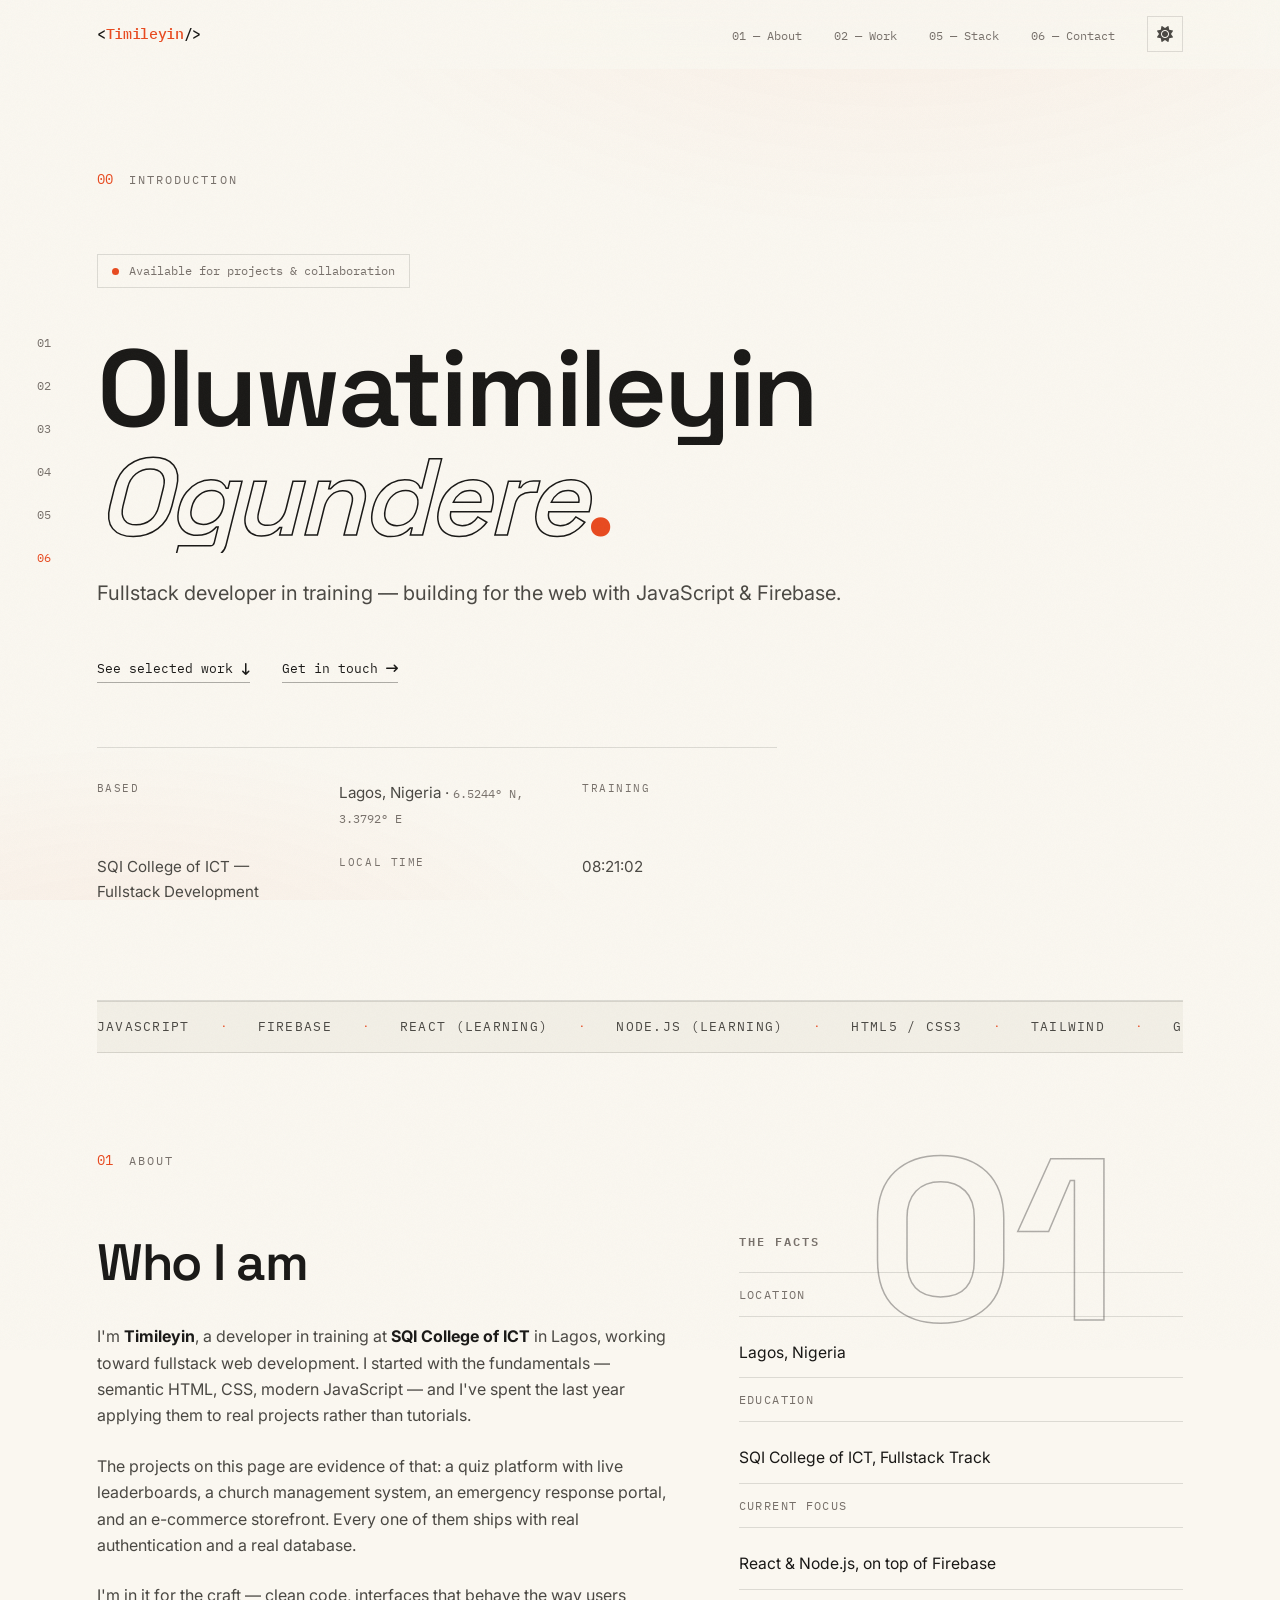
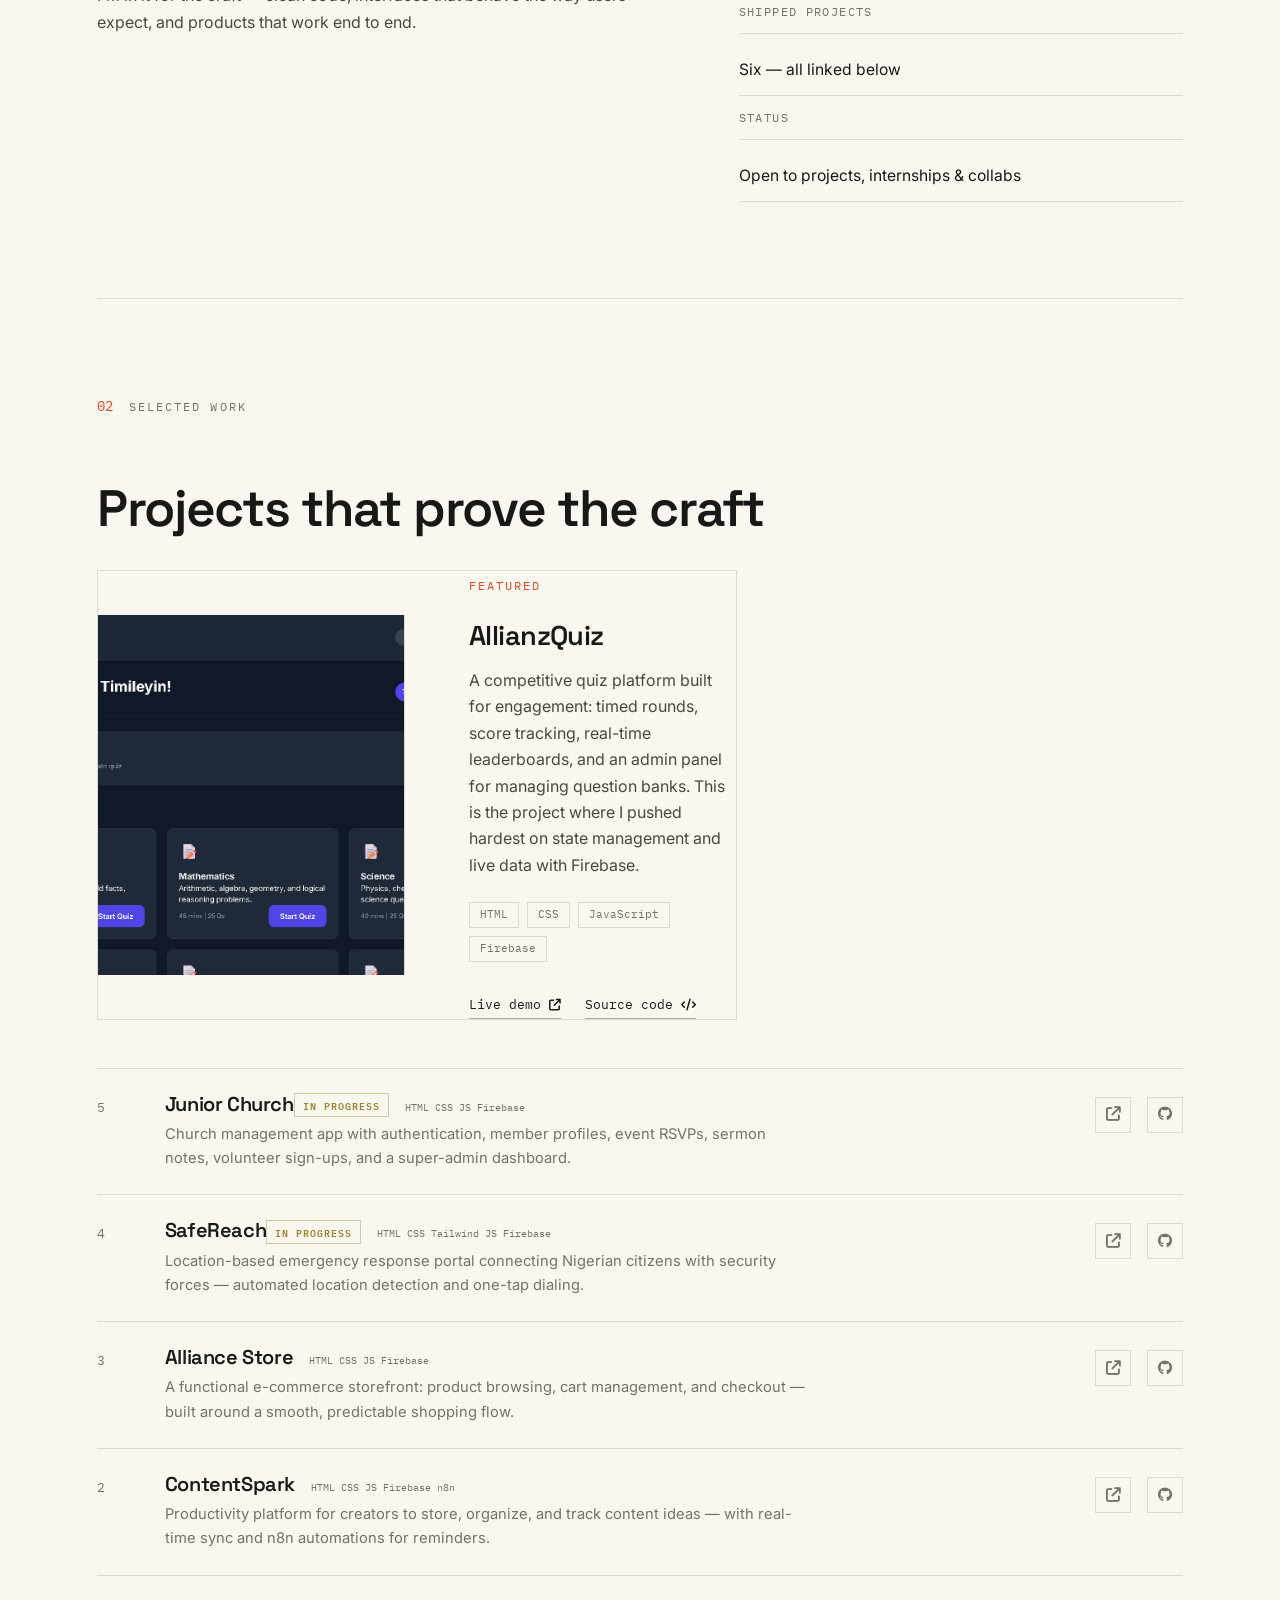
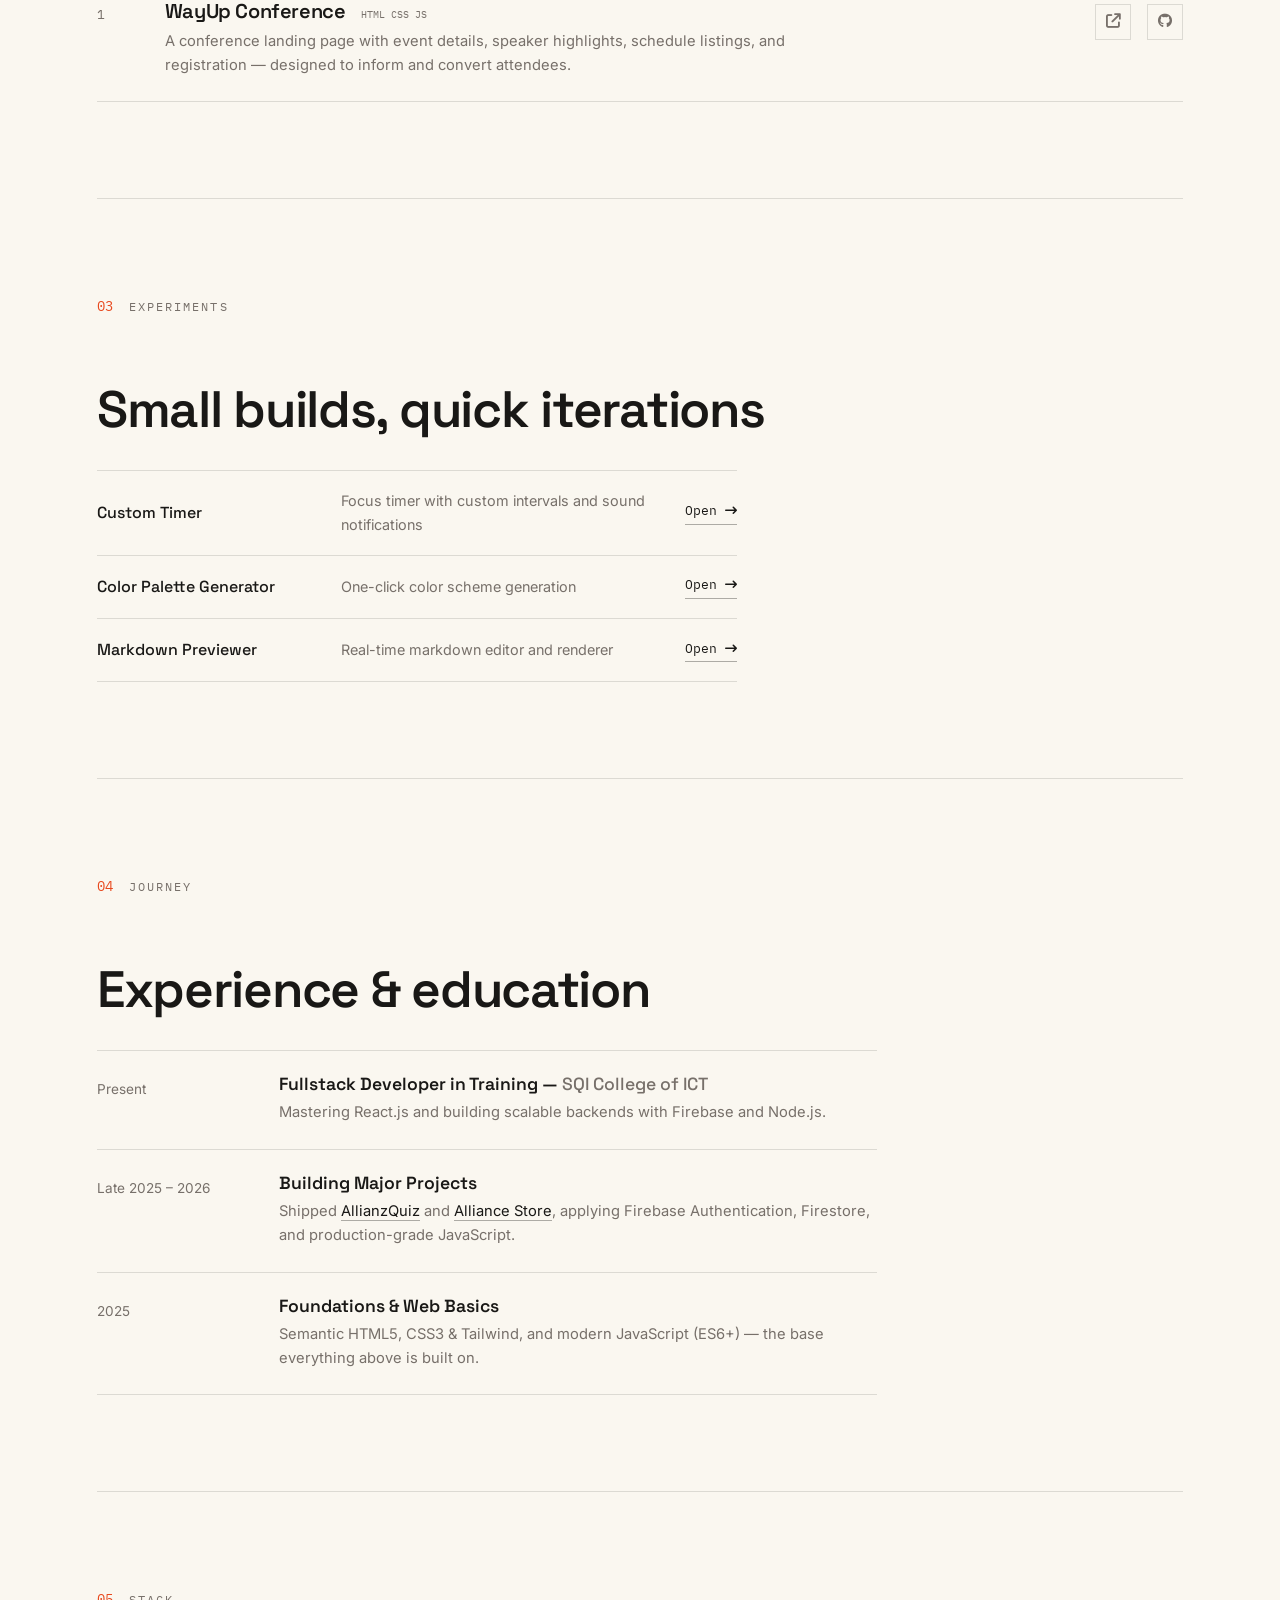
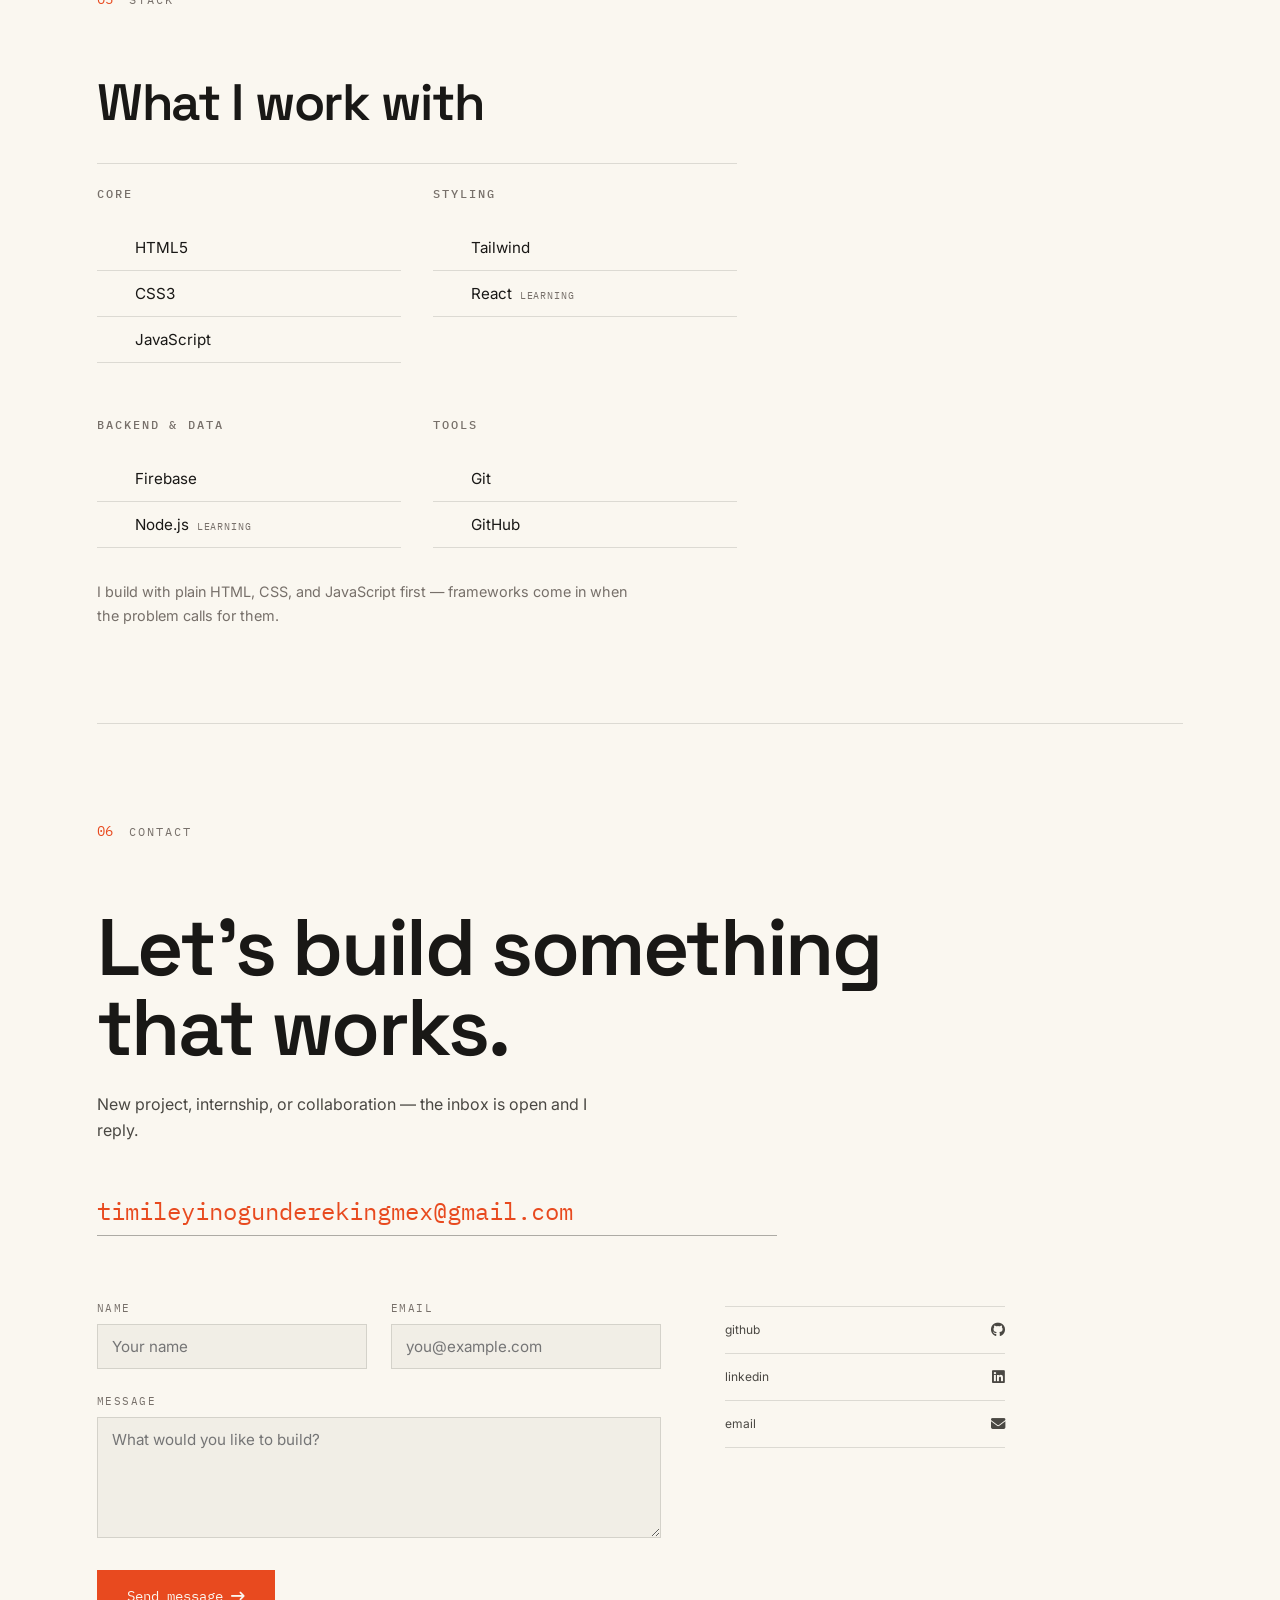
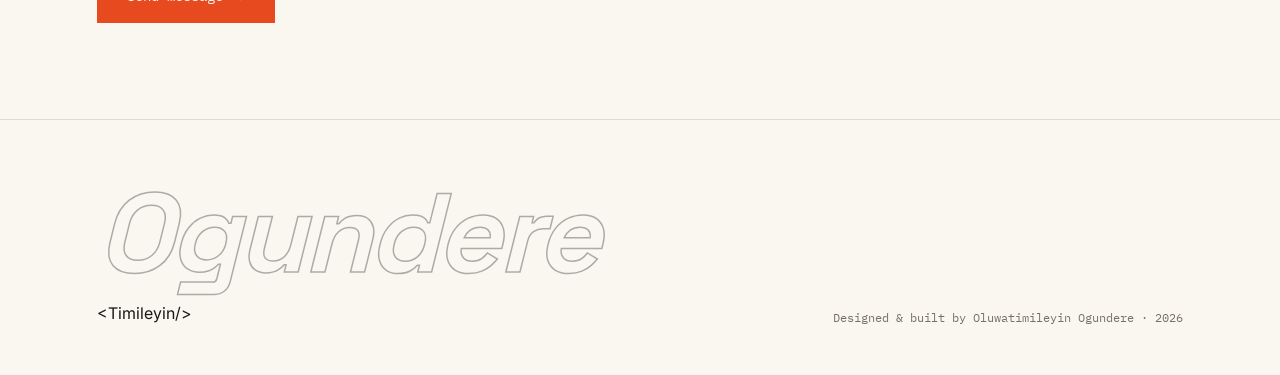
==== commit 313a6233: "Remove custom mouse cursor (dot + ring), restore status ping dot in hero" ====
--- a/index.html
+++ b/index.html
@@ -38,10 +38,6 @@
   <!-- Warm ambient wash -->
   <div class="wash" aria-hidden="true"></div>
 
-  <!-- Custom cursor (hoverable elements only, desktop) -->
-  <div class="cursor-dot" aria-hidden="true"></div>
-  <div class="cursor-ring" aria-hidden="true"></div>
-
   <!-- Running chapter index, desktop only -->
   <div class="chapter-index" aria-hidden="true">
     <span data-target="about">01</span>
@@ -84,7 +80,7 @@
 
       <div class="hero-inner">
         <div class="hero-status reveal-up" aria-label="Currently available for work">
-          Available for projects &amp; collaboration
+          <span class="status-dot" aria-hidden="true"></span>Available for projects &amp; collaboration
         </div>
 
         <h1 class="hero-name">
--- a/style.css
+++ b/style.css
@@ -68,30 +68,6 @@
   background: radial-gradient(ellipse 80% 60% at 70% -10%, var(--wash-a), var(--wash-b) 60%),
               radial-gradient(ellipse 70% 50% at 10% 110%, var(--wash-a), transparent 55%);
 }
-
-/* ─── CUSTOM CURSOR ────────────────────────────────────── */
-.cursor-dot {
-  position: fixed; top: 0; left: 0;
-  width: 6px; height: 6px;
-  background: var(--accent);
-  border-radius: 50%;
-  z-index: 900;
-  pointer-events: none;
-  transform: translate(-50%, -50%);
-  transition: width var(--dur) var(--ease), height var(--dur) var(--ease), background var(--dur) var(--ease), opacity 300ms var(--ease);
-}
-.cursor-ring {
-  position: fixed; top: 0; left: 0;
-  width: 34px; height: 34px;
-  border: 1px solid color-mix(in srgb, var(--accent) 55%, transparent);
-  border-radius: 50%;
-  z-index: 899;
-  pointer-events: none;
-  transform: translate(-50%, -50%);
-  transition: width 320ms var(--ease), height 320ms var(--ease), border-color 320ms var(--ease), opacity 300ms var(--ease);
-}
-.cursor-ring.is-hovering { width: 52px; height: 52px; border-color: var(--accent); }
-@media (hover: none) { .cursor-dot, .cursor-ring { display: none; } }
 
 /* ─── RESET ────────────────────────────────────────────── */
 *, *::before, *::after { margin: 0; padding: 0; box-sizing: border-box; }
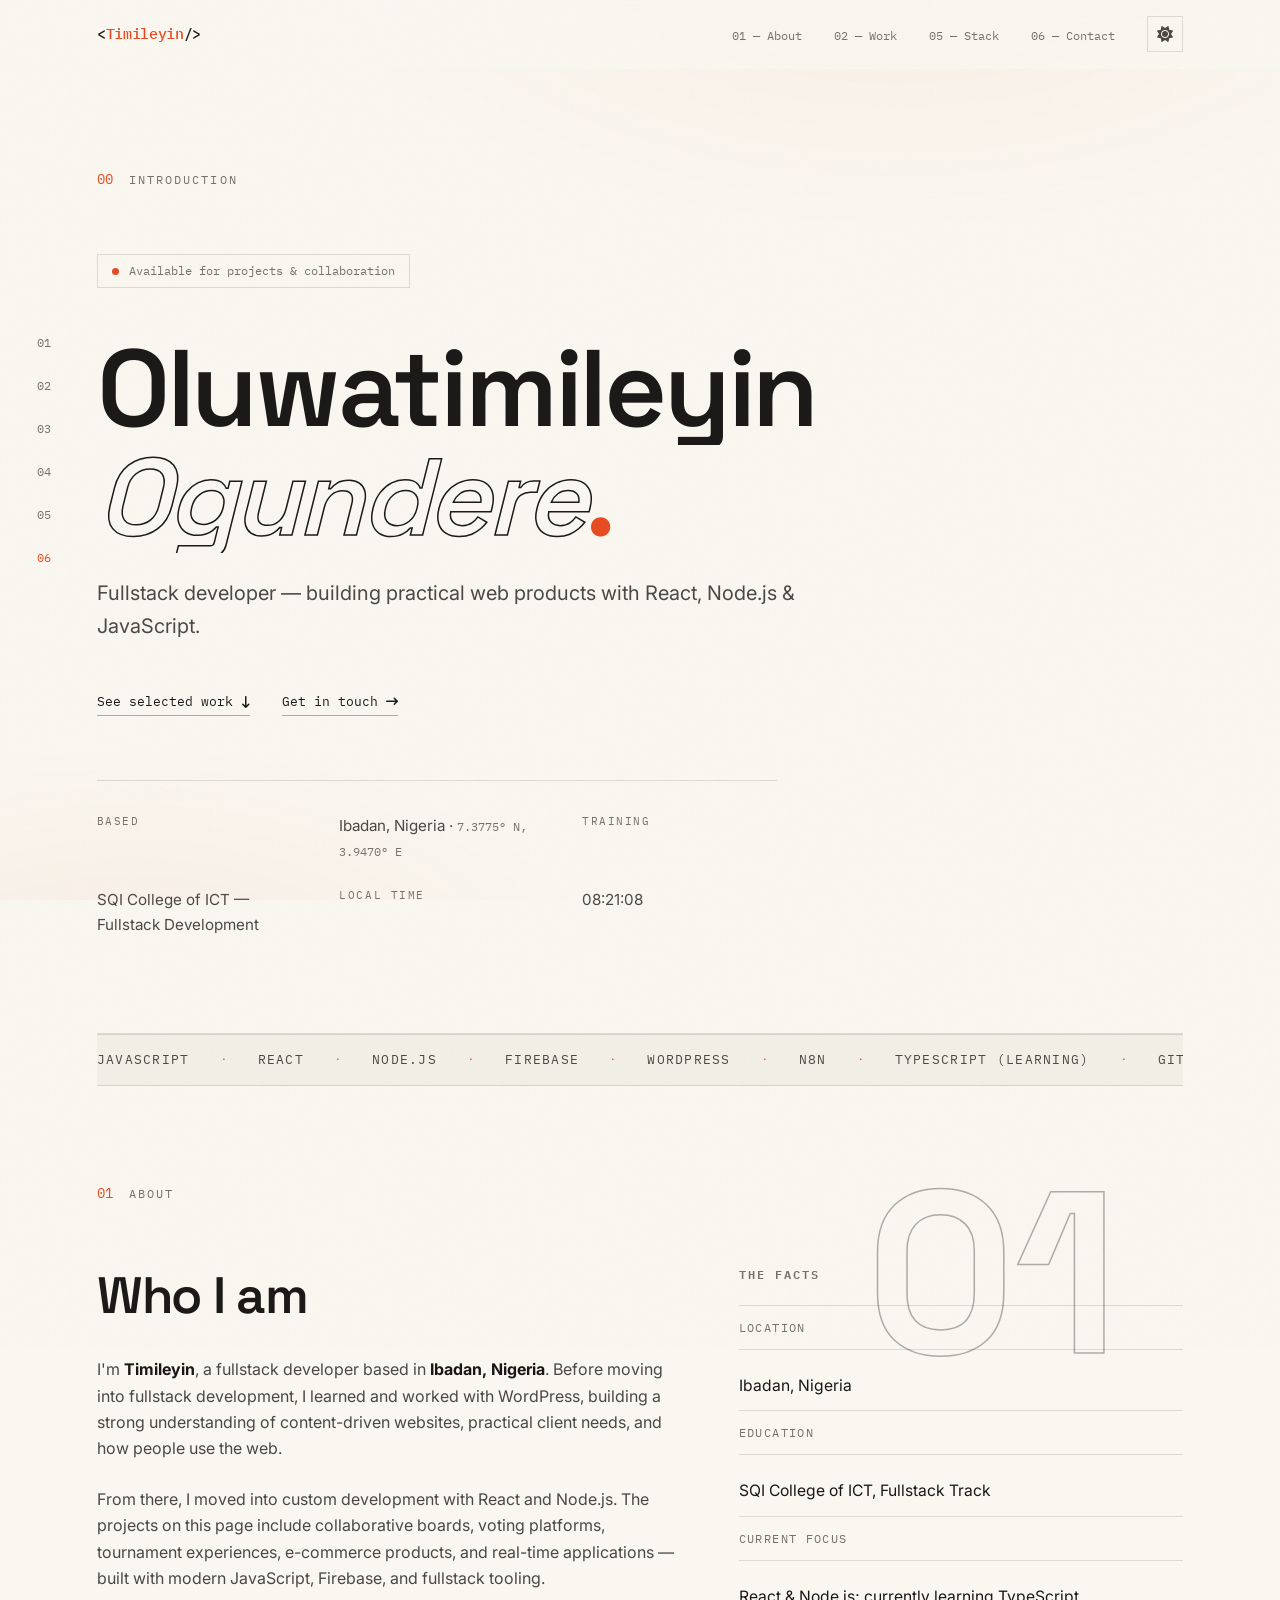
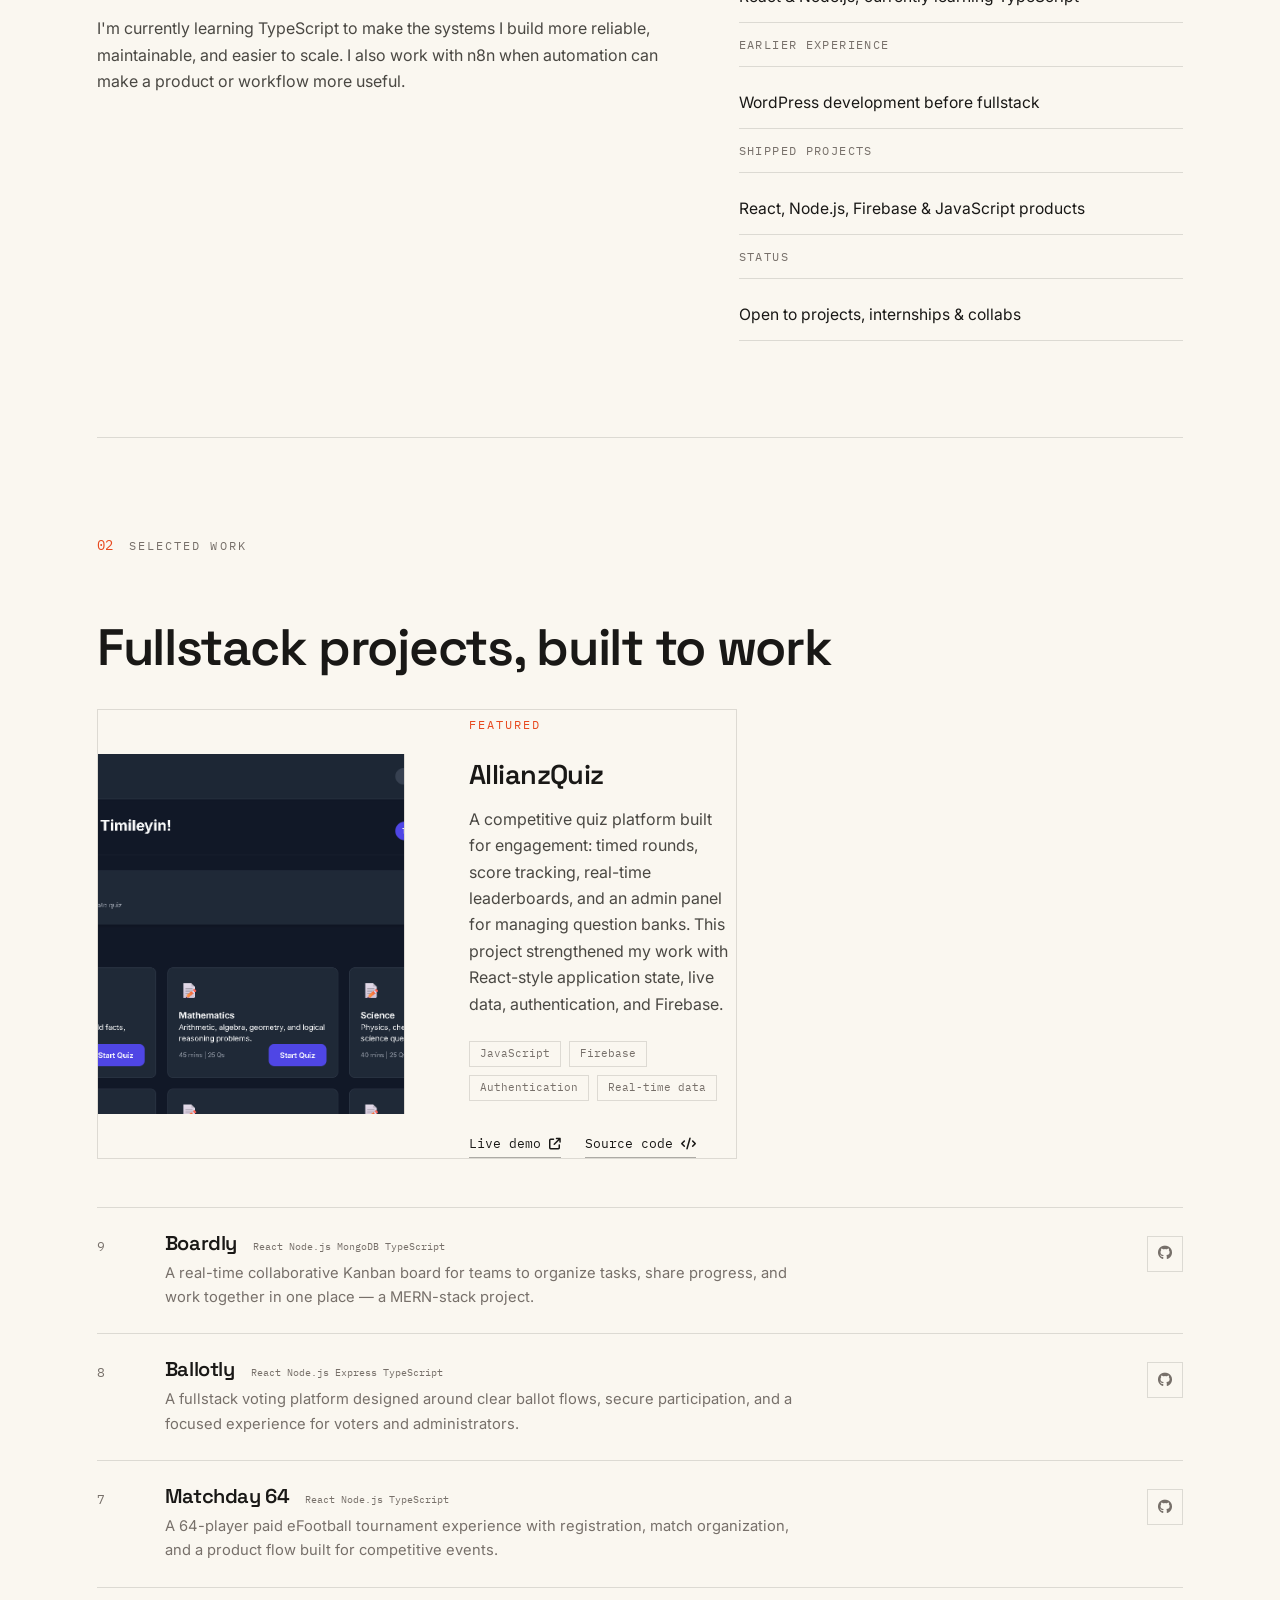
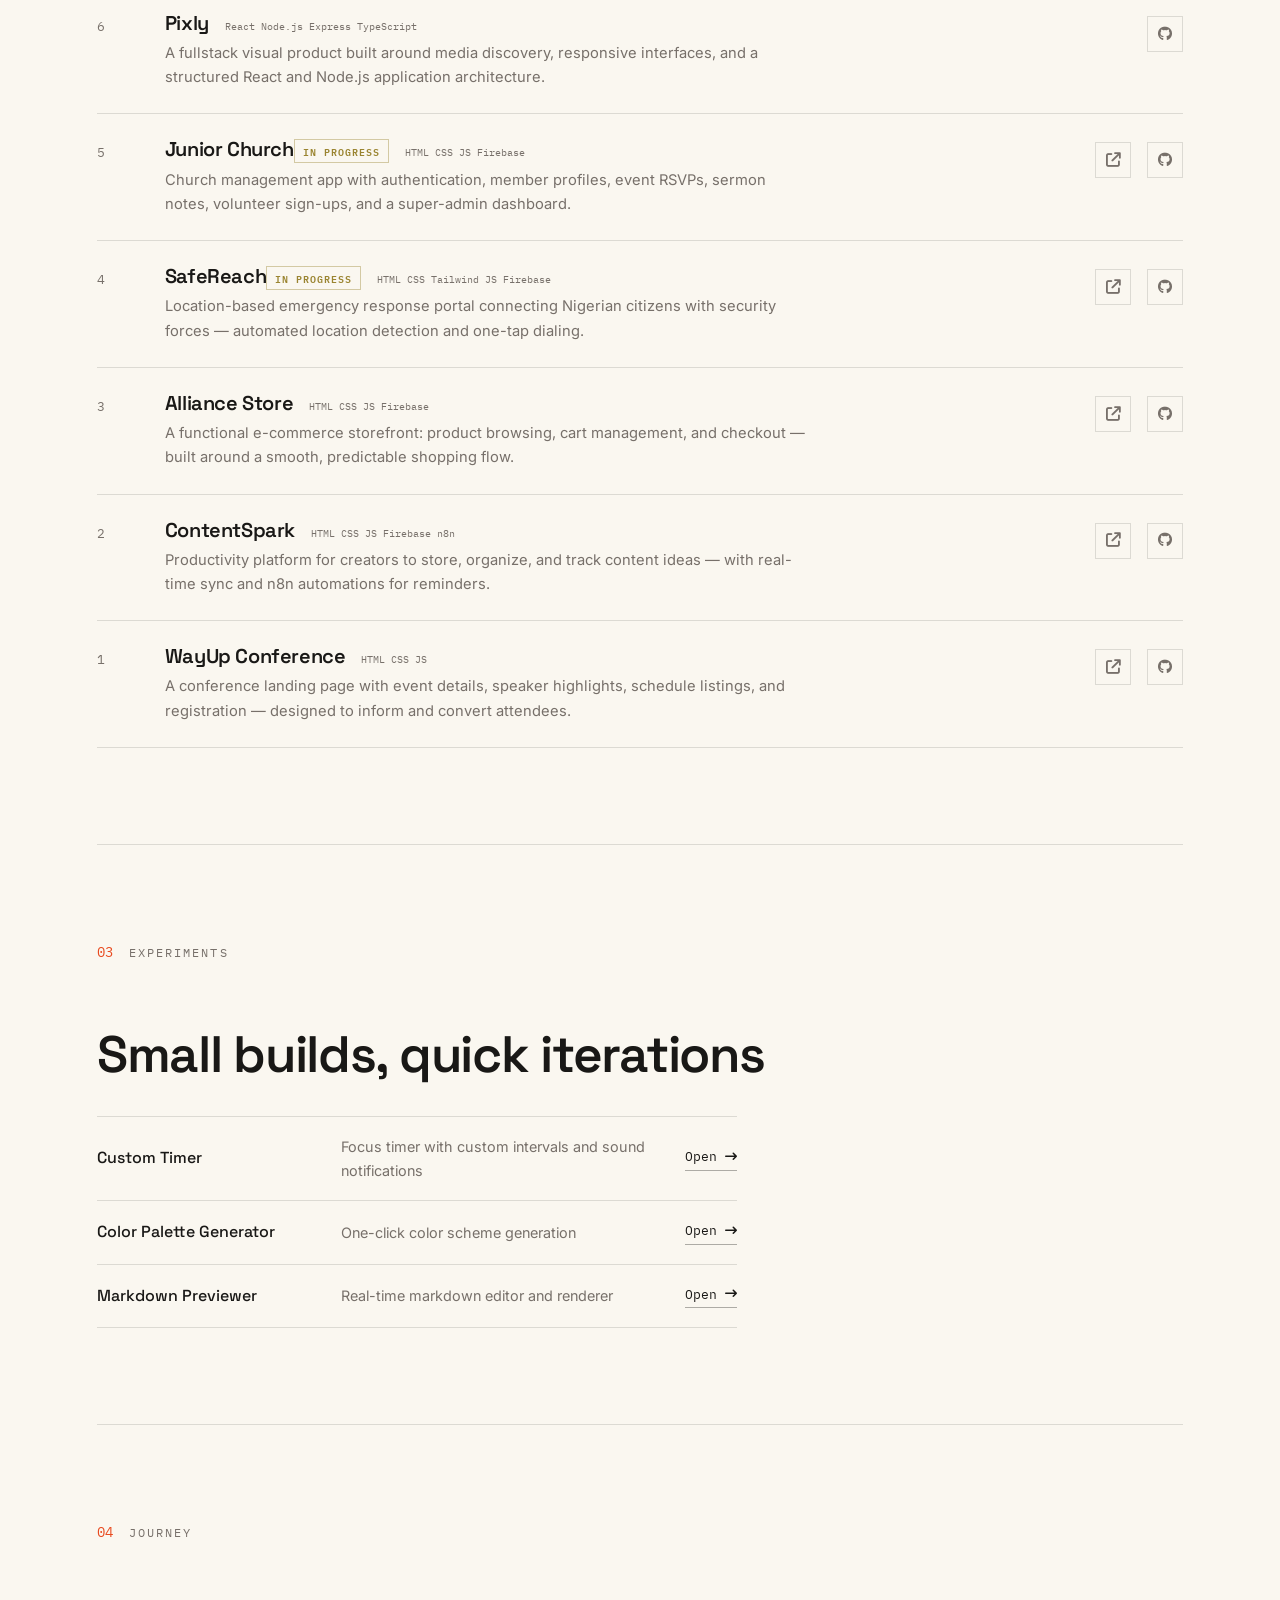
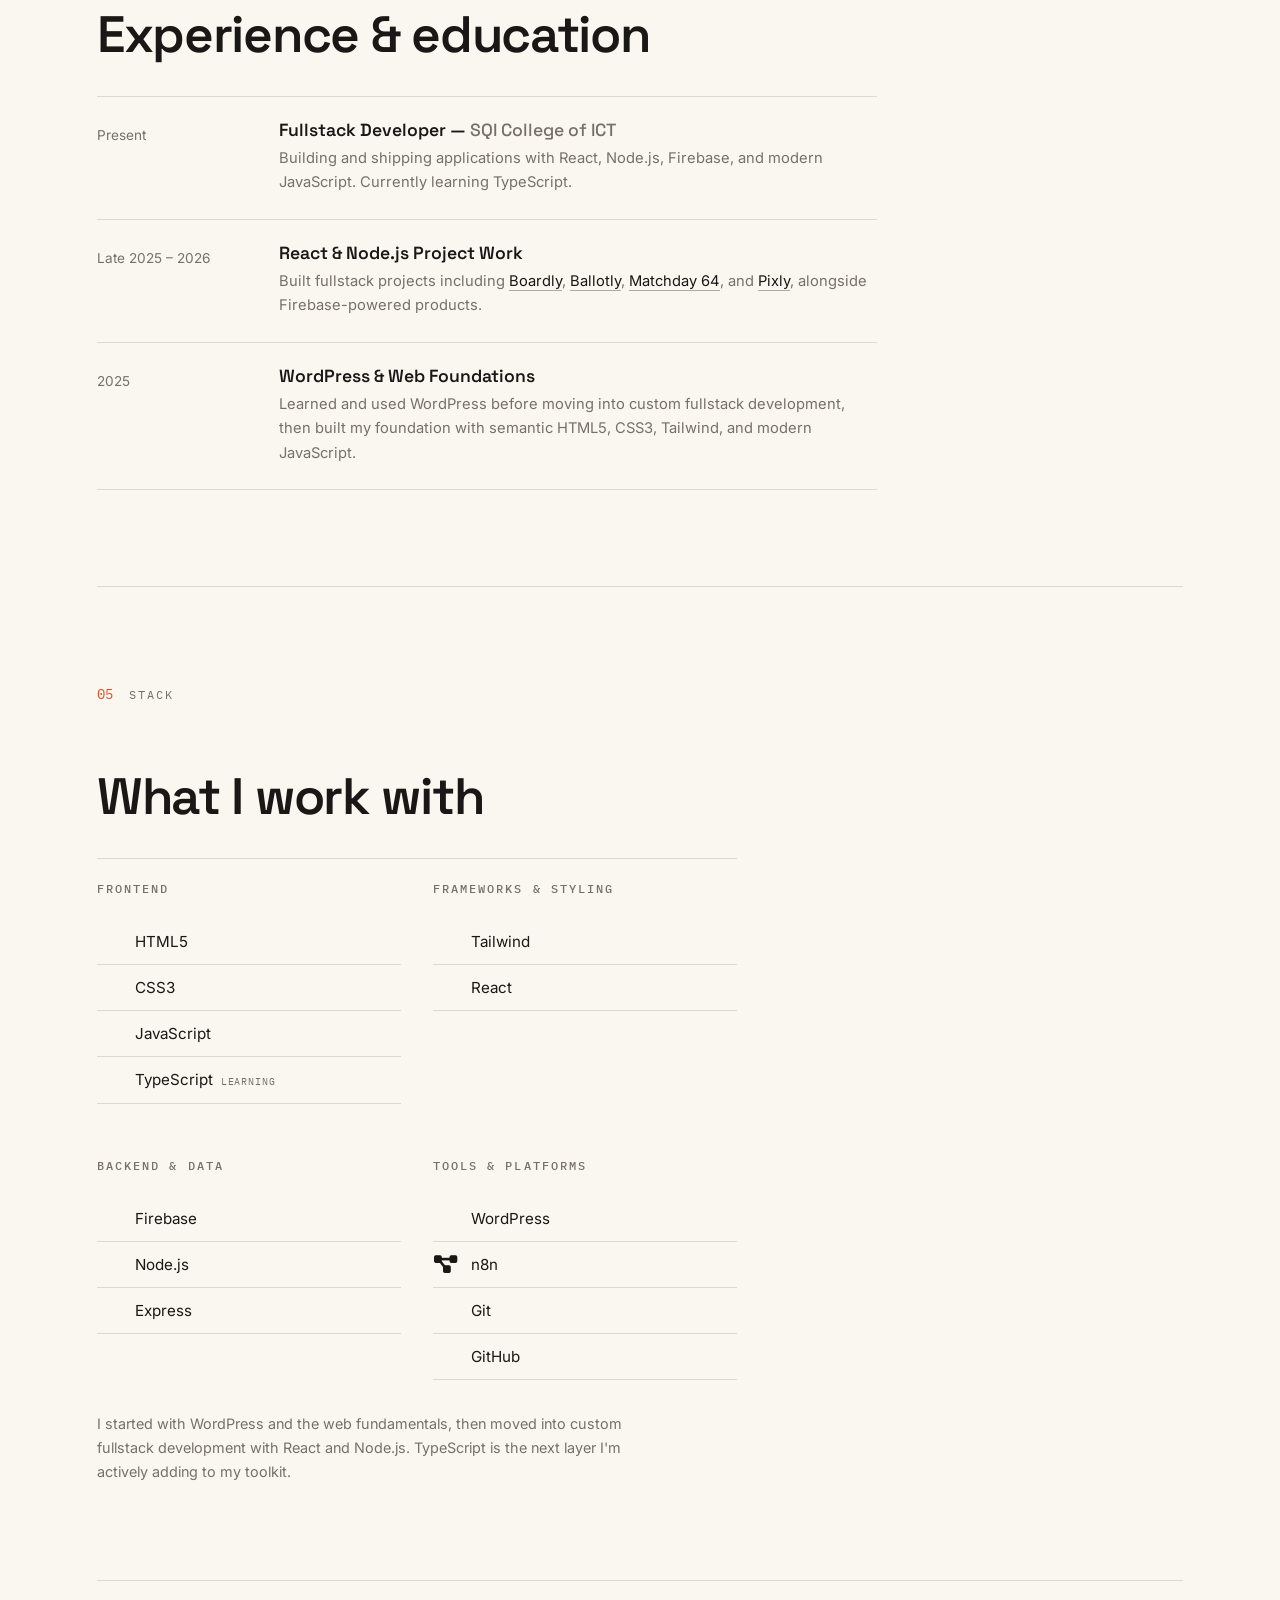
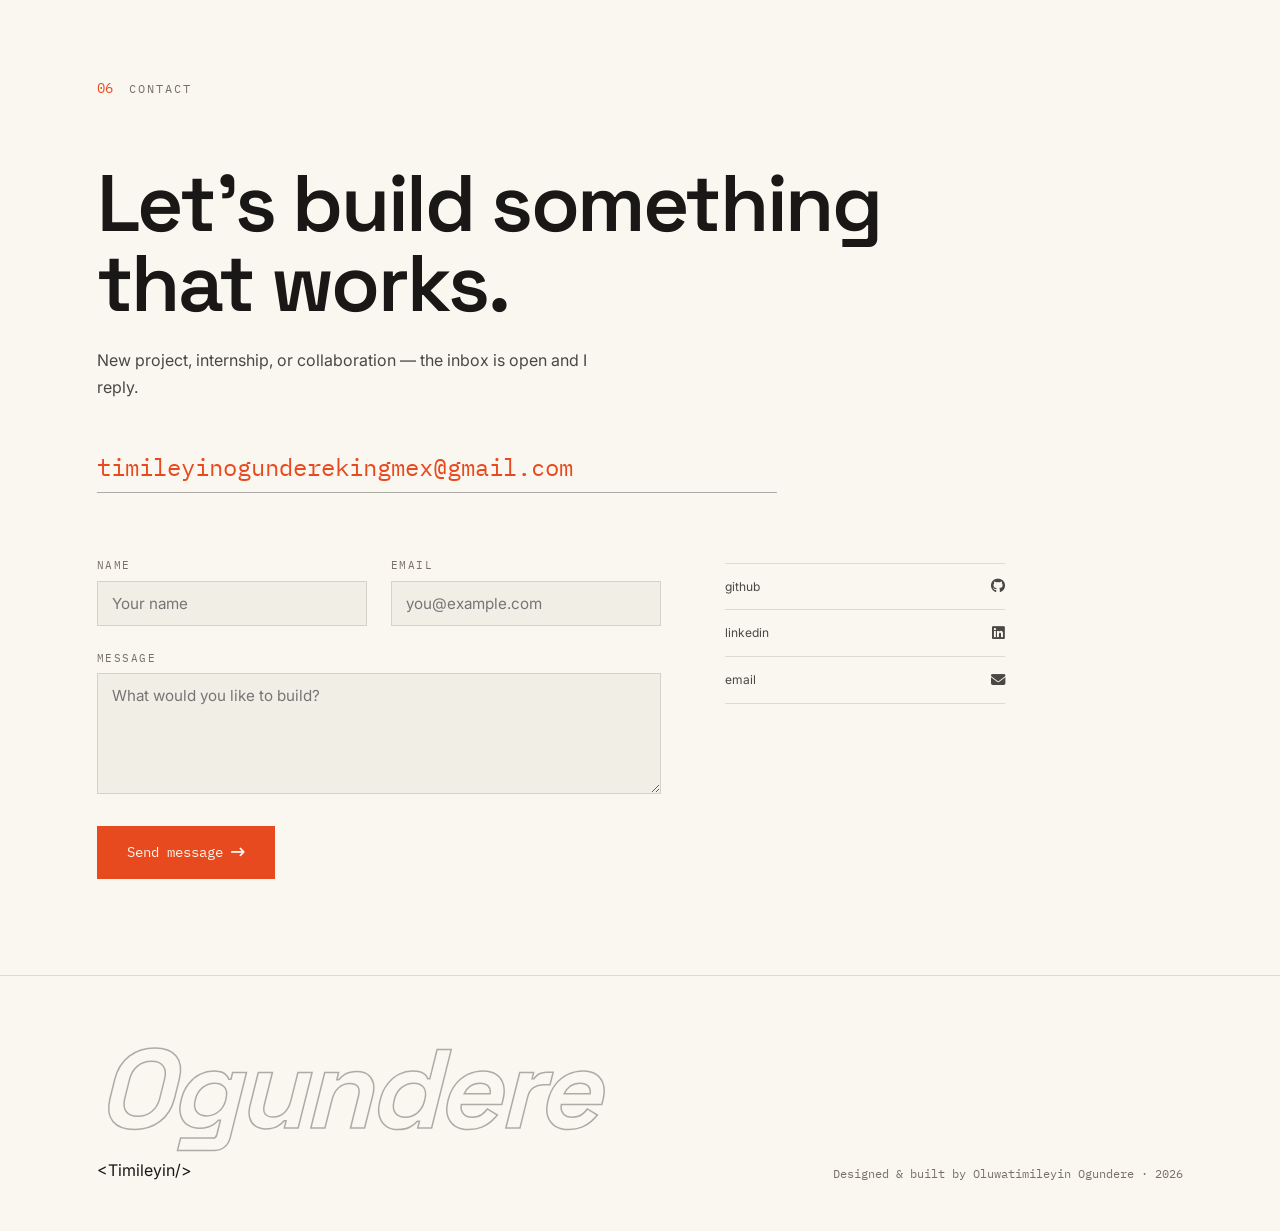
==== commit 154b086d: "Update portfolio for current fullstack experience" ====
--- a/index.html
+++ b/index.html
@@ -4,7 +4,7 @@
   <meta charset="UTF-8" />
   <meta name="viewport" content="width=device-width, initial-scale=1.0" />
   <title>Oluwatimileyin Ogundere — Fullstack Developer</title>
-  <meta name="description" content="Personal portfolio of Oluwatimileyin Ogundere — a fullstack developer in training at SQI College of ICT, building web applications with HTML, CSS, JavaScript, and Firebase." />
+  <meta name="description" content="Personal portfolio of Oluwatimileyin Ogundere — a fullstack developer based in Ibadan, building web applications with React, Node.js, Firebase, and modern JavaScript." />
   <meta name="author" content="Oluwatimileyin Ogundere" />
 
   <!-- Open Graph / Facebook -->
@@ -88,7 +88,7 @@
           <span class="hero-line reveal-up hero-name-out">Ogundere<span class="hero-period">.</span></span>
         </h1>
 
-        <p class="hero-role reveal-up">Fullstack developer in training — building for the web with JavaScript &amp; Firebase.</p>
+        <p class="hero-role reveal-up">Fullstack developer — building practical web products with React, Node.js &amp; JavaScript.</p>
 
         <div class="hero-actions reveal-up">
           <a href="#work" class="link-arrow">See selected work<i class="fa-solid fa-arrow-down-long" aria-hidden="true"></i></a>
@@ -96,7 +96,7 @@
         </div>
 
         <dl class="hero-meta reveal-up">
-          <dt>Based</dt><dd>Lagos, Nigeria · <span class="coords">6.5244° N, 3.3792° E</span></dd>
+          <dt>Based</dt><dd>Ibadan, Nigeria · <span class="coords">7.3775° N, 3.9470° E</span></dd>
           <dt>Training</dt><dd>SQI College of ICT — Fullstack Development</dd>
           <dt>Local time</dt><dd><span id="hero-clock">—</span></dd>
         </dl>
@@ -106,8 +106,8 @@
     <!-- Marquee strip -->
     <div class="marquee" aria-hidden="true">
       <div class="marquee-track">
-        <span>JavaScript</span><em>·</em><span>Firebase</span><em>·</em><span>React (learning)</span><em>·</em><span>Node.js (learning)</span><em>·</em><span>HTML5 / CSS3</span><em>·</em><span>Tailwind</span><em>·</em><span>Git &amp; GitHub</span><em>·</em>
-        <span>JavaScript</span><em>·</em><span>Firebase</span><em>·</em><span>React (learning)</span><em>·</em><span>Node.js (learning)</span><em>·</em><span>HTML5 / CSS3</span><em>·</em><span>Tailwind</span><em>·</em><span>Git &amp; GitHub</span><em>·</em>
+        <span>JavaScript</span><em>·</em><span>React</span><em>·</em><span>Node.js</span><em>·</em><span>Firebase</span><em>·</em><span>WordPress</span><em>·</em><span>n8n</span><em>·</em><span>TypeScript (learning)</span><em>·</em><span>Git &amp; GitHub</span><em>·</em>
+        <span>JavaScript</span><em>·</em><span>React</span><em>·</em><span>Node.js</span><em>·</em><span>Firebase</span><em>·</em><span>WordPress</span><em>·</em><span>n8n</span><em>·</em><span>TypeScript (learning)</span><em>·</em><span>Git &amp; GitHub</span><em>·</em>
       </div>
     </div>
 
@@ -121,19 +121,20 @@
         <div>
           <h2 class="section-heading reveal-up">Who I am</h2>
           <div class="essay reveal-up">
-            <p>I'm <strong>Timileyin</strong>, a developer in training at <strong>SQI College of ICT</strong> in Lagos, working toward fullstack web development. I started with the fundamentals — semantic HTML, CSS, modern JavaScript — and I've spent the last year applying them to real projects rather than tutorials.</p>
-            <p>The projects on this page are evidence of that: a quiz platform with live leaderboards, a church management system, an emergency response portal, and an e-commerce storefront. Every one of them ships with real authentication and a real database.</p>
-            <p>I'm in it for the craft — clean code, interfaces that behave the way users expect, and products that work end to end.</p>
+            <p>I'm <strong>Timileyin</strong>, a fullstack developer based in <strong>Ibadan, Nigeria</strong>. Before moving into fullstack development, I learned and worked with WordPress, building a strong understanding of content-driven websites, practical client needs, and how people use the web.</p>
+            <p>From there, I moved into custom development with React and Node.js. The projects on this page include collaborative boards, voting platforms, tournament experiences, e-commerce products, and real-time applications — built with modern JavaScript, Firebase, and fullstack tooling.</p>
+            <p>I'm currently learning TypeScript to make the systems I build more reliable, maintainable, and easier to scale. I also work with n8n when automation can make a product or workflow more useful.</p>
           </div>
         </div>
 
         <div class="reveal-up">
           <h3 class="facts-title">The facts</h3>
           <dl class="facts">
-            <dt>Location</dt><dd>Lagos, Nigeria</dd>
+            <dt>Location</dt><dd>Ibadan, Nigeria</dd>
             <dt>Education</dt><dd>SQI College of ICT, Fullstack Track</dd>
-            <dt>Current focus</dt><dd>React &amp; Node.js, on top of Firebase</dd>
-            <dt>Shipped projects</dt><dd>Six — all linked below</dd>
+            <dt>Current focus</dt><dd>React &amp; Node.js; currently learning TypeScript</dd>
+            <dt>Earlier experience</dt><dd>WordPress development before fullstack</dd>
+            <dt>Shipped projects</dt><dd>React, Node.js, Firebase &amp; JavaScript products</dd>
             <dt>Status</dt><dd>Open to projects, internships &amp; collabs</dd>
           </dl>
         </div>
@@ -144,7 +145,7 @@
     <section id="work" class="chapter">
       <div class="chapter-meta reveal-up"><span class="ch-num">02</span><span class="ch-label">Selected Work</span></div>
 
-      <h2 class="section-heading reveal-up">Projects that prove the craft</h2>
+      <h2 class="section-heading reveal-up">Fullstack projects, built to work</h2>
 
       <!-- Featured -->
       <article class="work-featured reveal-up">
@@ -154,8 +155,8 @@
         <div class="work-featured-text">
           <div class="work-index"><span class="mono">Featured</span></div>
           <h3 class="work-title">AllianzQuiz</h3>
-          <p class="work-desc">A competitive quiz platform built for engagement: timed rounds, score tracking, real-time leaderboards, and an admin panel for managing question banks. This is the project where I pushed hardest on state management and live data with Firebase.</p>
-          <div class="work-tags"><span>HTML</span><span>CSS</span><span>JavaScript</span><span>Firebase</span></div>
+          <p class="work-desc">A competitive quiz platform built for engagement: timed rounds, score tracking, real-time leaderboards, and an admin panel for managing question banks. This project strengthened my work with React-style application state, live data, authentication, and Firebase.</p>
+          <div class="work-tags"><span>JavaScript</span><span>Firebase</span><span>Authentication</span><span>Real-time data</span></div>
           <div class="work-links">
             <a href="https://allianz-quiz.vercel.app" target="_blank" rel="noopener" class="link-arrow">Live demo<i class="fa-solid fa-arrow-up-right-from-square" aria-hidden="true"></i></a>
             <a href="https://github.com/Alli-ance01/AllianzQuiz" target="_blank" rel="noopener" class="link-arrow">Source code<i class="fa-solid fa-code" aria-hidden="true"></i></a>
@@ -165,6 +166,61 @@
 
       <!-- Hover-reveal list -->
       <ol class="work-list" reversed>
+        <li class="work-row" data-preview="assets/img/projects/Screenshot 2026-06-20 154015.png">
+          <span class="row-num">9</span>
+          <div class="row-body">
+            <div class="row-head">
+              <h3 class="work-title">Boardly</h3>
+              <span class="row-stack"><span>React</span><span>Node.js</span><span>MongoDB</span><span>TypeScript</span></span>
+            </div>
+            <p class="row-desc">A real-time collaborative Kanban board for teams to organize tasks, share progress, and work together in one place — a MERN-stack project.</p>
+          </div>
+          <div class="row-actions">
+            <a href="https://github.com/Alli-ance01/boardly" target="_blank" rel="noopener" aria-label="Boardly source code"><i class="fa-brands fa-github" aria-hidden="true"></i></a>
+          </div>
+        </li>
+
+        <li class="work-row" data-preview="assets/img/projects/Screenshot 2026-06-20 162039.png">
+          <span class="row-num">8</span>
+          <div class="row-body">
+            <div class="row-head">
+              <h3 class="work-title">Ballotly</h3>
+              <span class="row-stack"><span>React</span><span>Node.js</span><span>Express</span><span>TypeScript</span></span>
+            </div>
+            <p class="row-desc">A fullstack voting platform designed around clear ballot flows, secure participation, and a focused experience for voters and administrators.</p>
+          </div>
+          <div class="row-actions">
+            <a href="https://github.com/Alli-ance01/ballotly" target="_blank" rel="noopener" aria-label="Ballotly source code"><i class="fa-brands fa-github" aria-hidden="true"></i></a>
+          </div>
+        </li>
+
+        <li class="work-row" data-preview="assets/img/projects/Screenshot 2026-06-20 162454.png">
+          <span class="row-num">7</span>
+          <div class="row-body">
+            <div class="row-head">
+              <h3 class="work-title">Matchday 64</h3>
+              <span class="row-stack"><span>React</span><span>Node.js</span><span>TypeScript</span></span>
+            </div>
+            <p class="row-desc">A 64-player paid eFootball tournament experience with registration, match organization, and a product flow built for competitive events.</p>
+          </div>
+          <div class="row-actions">
+            <a href="https://github.com/Alli-ance01/matchday-64-tournament" target="_blank" rel="noopener" aria-label="Matchday 64 source code"><i class="fa-brands fa-github" aria-hidden="true"></i></a>
+          </div>
+        </li>
+
+        <li class="work-row" data-preview="assets/img/projects/Screenshot 2026-06-20 162513.png">
+          <span class="row-num">6</span>
+          <div class="row-body">
+            <div class="row-head">
+              <h3 class="work-title">Pixly</h3>
+              <span class="row-stack"><span>React</span><span>Node.js</span><span>Express</span><span>TypeScript</span></span>
+            </div>
+            <p class="row-desc">A fullstack visual product built around media discovery, responsive interfaces, and a structured React and Node.js application architecture.</p>
+          </div>
+          <div class="row-actions">
+            <a href="https://github.com/Alli-ance01/pixly" target="_blank" rel="noopener" aria-label="Pixly source code"><i class="fa-brands fa-github" aria-hidden="true"></i></a>
+          </div>
+        </li>
         <li class="work-row" data-preview="assets/img/projects/junior-church.png">
           <span class="row-num">5</span>
           <div class="row-body">
@@ -282,22 +338,22 @@
         <li>
           <time class="mono" datetime="2026">Present</time>
           <div>
-            <h3>Fullstack Developer in Training — <span>SQI College of ICT</span></h3>
-            <p>Mastering React.js and building scalable backends with Firebase and Node.js.</p>
+            <h3>Fullstack Developer — <span>SQI College of ICT</span></h3>
+            <p>Building and shipping applications with React, Node.js, Firebase, and modern JavaScript. Currently learning TypeScript.</p>
           </div>
         </li>
         <li>
           <time class="mono" datetime="2026">Late 2025 – 2026</time>
           <div>
-            <h3>Building Major Projects</h3>
-            <p>Shipped <a href="#work">AllianzQuiz</a> and <a href="#work">Alliance Store</a>, applying Firebase Authentication, Firestore, and production-grade JavaScript.</p>
+            <h3>React &amp; Node.js Project Work</h3>
+            <p>Built fullstack projects including <a href="#work">Boardly</a>, <a href="#work">Ballotly</a>, <a href="#work">Matchday 64</a>, and <a href="#work">Pixly</a>, alongside Firebase-powered products.</p>
           </div>
         </li>
         <li>
           <time class="mono" datetime="2025">2025</time>
           <div>
-            <h3>Foundations &amp; Web Basics</h3>
-            <p>Semantic HTML5, CSS3 &amp; Tailwind, and modern JavaScript (ES6+) — the base everything above is built on.</p>
+            <h3>WordPress &amp; Web Foundations</h3>
+            <p>Learned and used WordPress before moving into custom fullstack development, then built my foundation with semantic HTML5, CSS3, Tailwind, and modern JavaScript.</p>
           </div>
         </li>
       </ol>
@@ -311,37 +367,41 @@
 
       <div class="stack-grid reveal-up">
         <div class="stack-group">
-          <h3>Core</h3>
+          <h3>Frontend</h3>
           <ul class="stack-list">
             <li><i class="devicon-html5-plain colored" aria-hidden="true"></i><span>HTML5</span></li>
             <li><i class="devicon-css3-plain colored" aria-hidden="true"></i><span>CSS3</span></li>
             <li><i class="devicon-javascript-plain colored" aria-hidden="true"></i><span>JavaScript</span></li>
+            <li><i class="devicon-typescript-plain colored" aria-hidden="true"></i><span>TypeScript <em>learning</em></span></li>
           </ul>
         </div>
         <div class="stack-group">
-          <h3>Styling</h3>
+          <h3>Frameworks &amp; Styling</h3>
           <ul class="stack-list">
             <li><i class="devicon-tailwindcss-original colored" aria-hidden="true"></i><span>Tailwind</span></li>
-            <li><i class="devicon-react-original colored" aria-hidden="true"></i><span>React <em>learning</em></span></li>
+            <li><i class="devicon-react-original colored" aria-hidden="true"></i><span>React</span></li>
           </ul>
         </div>
         <div class="stack-group">
           <h3>Backend &amp; Data</h3>
           <ul class="stack-list">
             <li><i class="devicon-firebase-plain colored" aria-hidden="true"></i><span>Firebase</span></li>
-            <li><i class="devicon-nodejs-plain colored" aria-hidden="true"></i><span>Node.js <em>learning</em></span></li>
+            <li><i class="devicon-nodejs-plain colored" aria-hidden="true"></i><span>Node.js</span></li>
+            <li><i class="devicon-express-original colored" aria-hidden="true"></i><span>Express</span></li>
           </ul>
         </div>
         <div class="stack-group">
-          <h3>Tools</h3>
+          <h3>Tools &amp; Platforms</h3>
           <ul class="stack-list">
+            <li><i class="devicon-wordpress-plain colored" aria-hidden="true"></i><span>WordPress</span></li>
+            <li><i class="fa-solid fa-diagram-project" aria-hidden="true"></i><span>n8n</span></li>
             <li><i class="devicon-git-plain colored" aria-hidden="true"></i><span>Git</span></li>
             <li><i class="devicon-github-original" aria-hidden="true"></i><span>GitHub</span></li>
           </ul>
         </div>
       </div>
 
-      <p class="stack-note reveal-up">I build with plain HTML, CSS, and JavaScript first — frameworks come in when the problem calls for them.</p>
+      <p class="stack-note reveal-up">I started with WordPress and the web fundamentals, then moved into custom fullstack development with React and Node.js. TypeScript is the next layer I'm actively adding to my toolkit.</p>
     </section>
 
     <!-- ═══ 06 — CONTACT ═══════════════════════════════════ -->
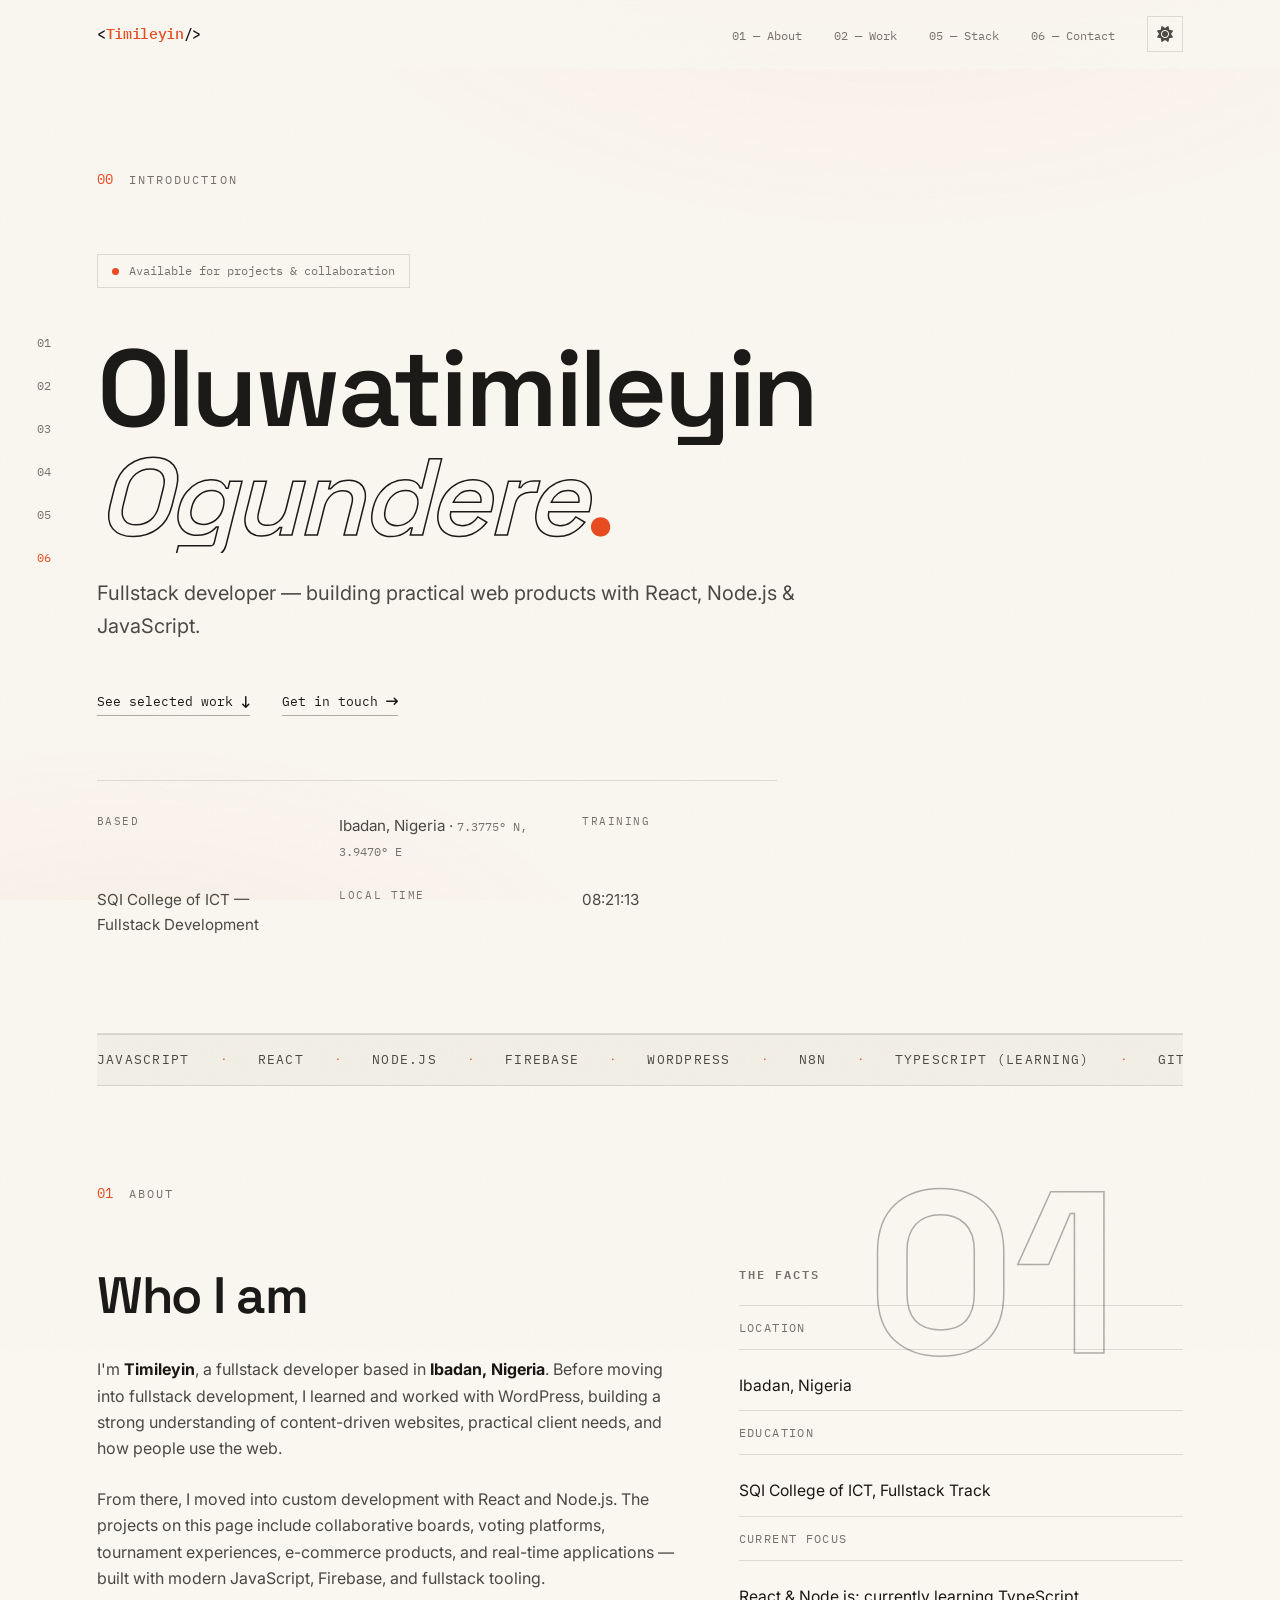
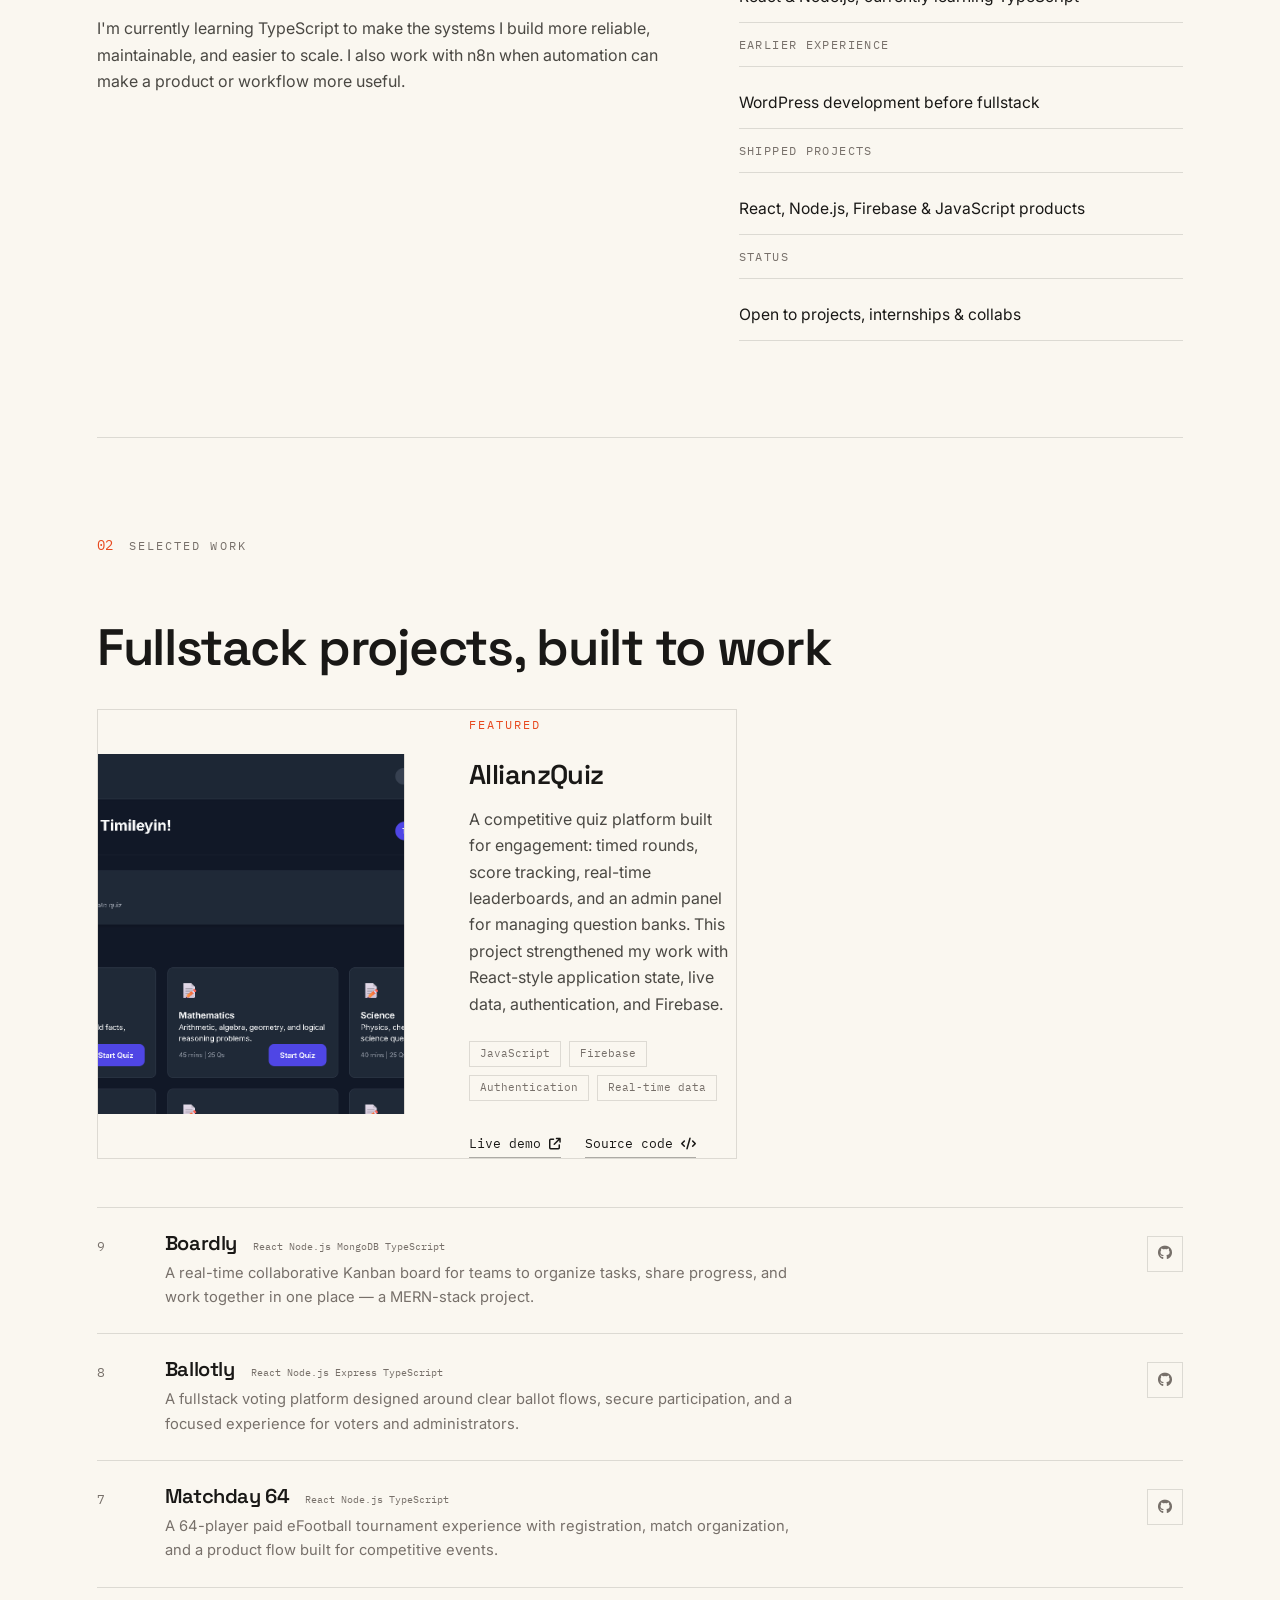
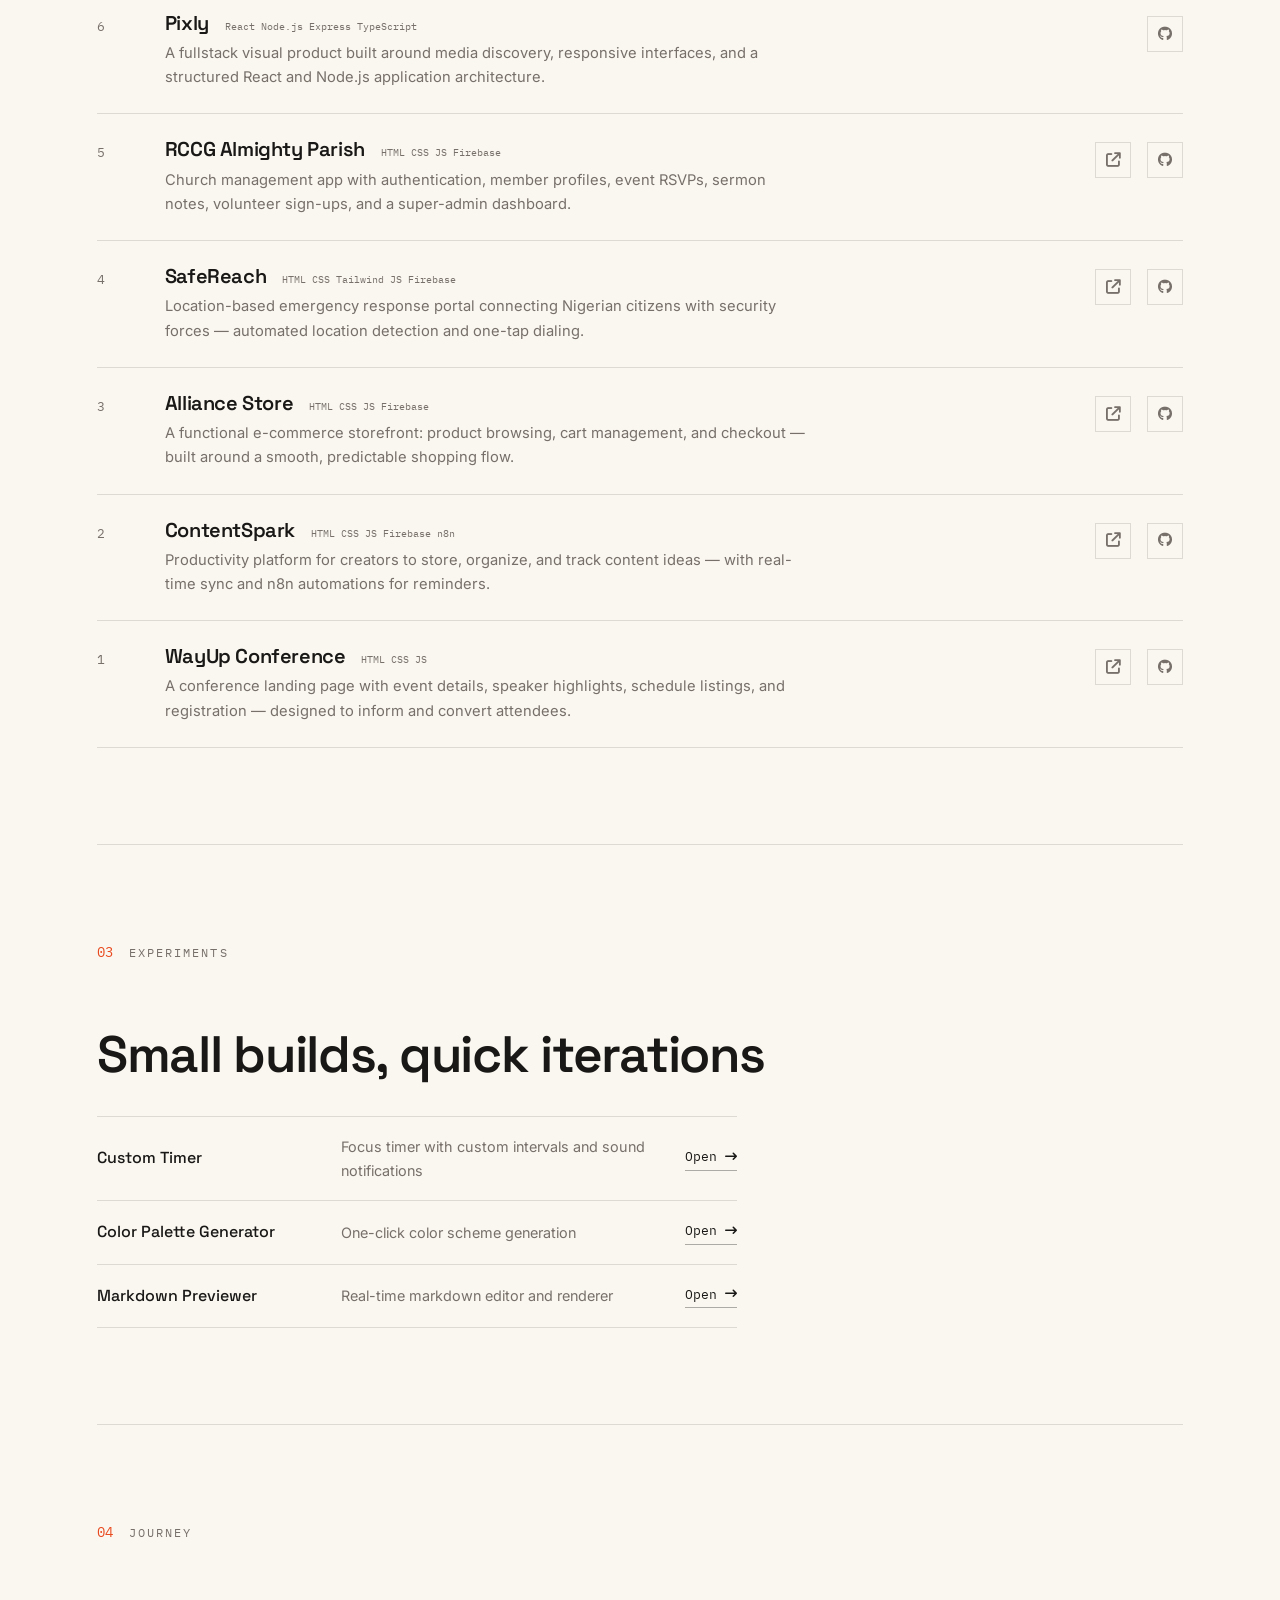
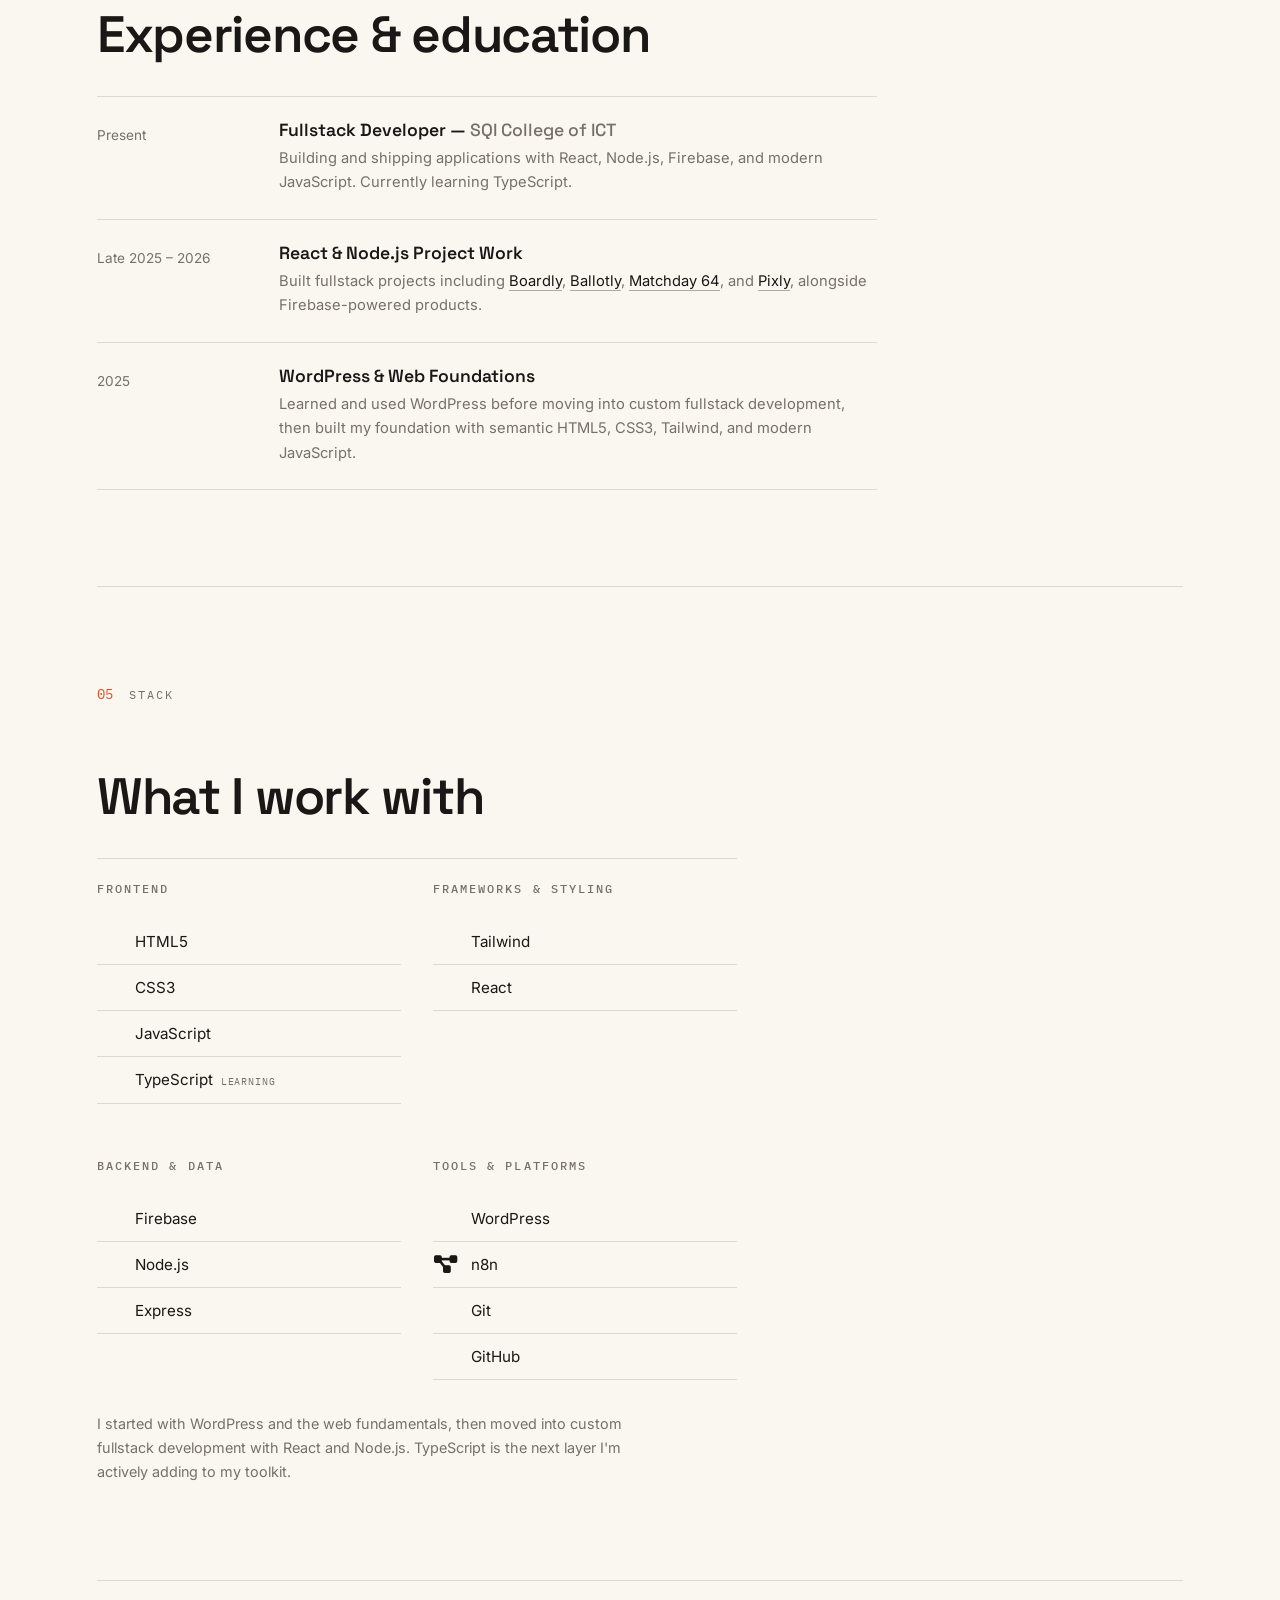
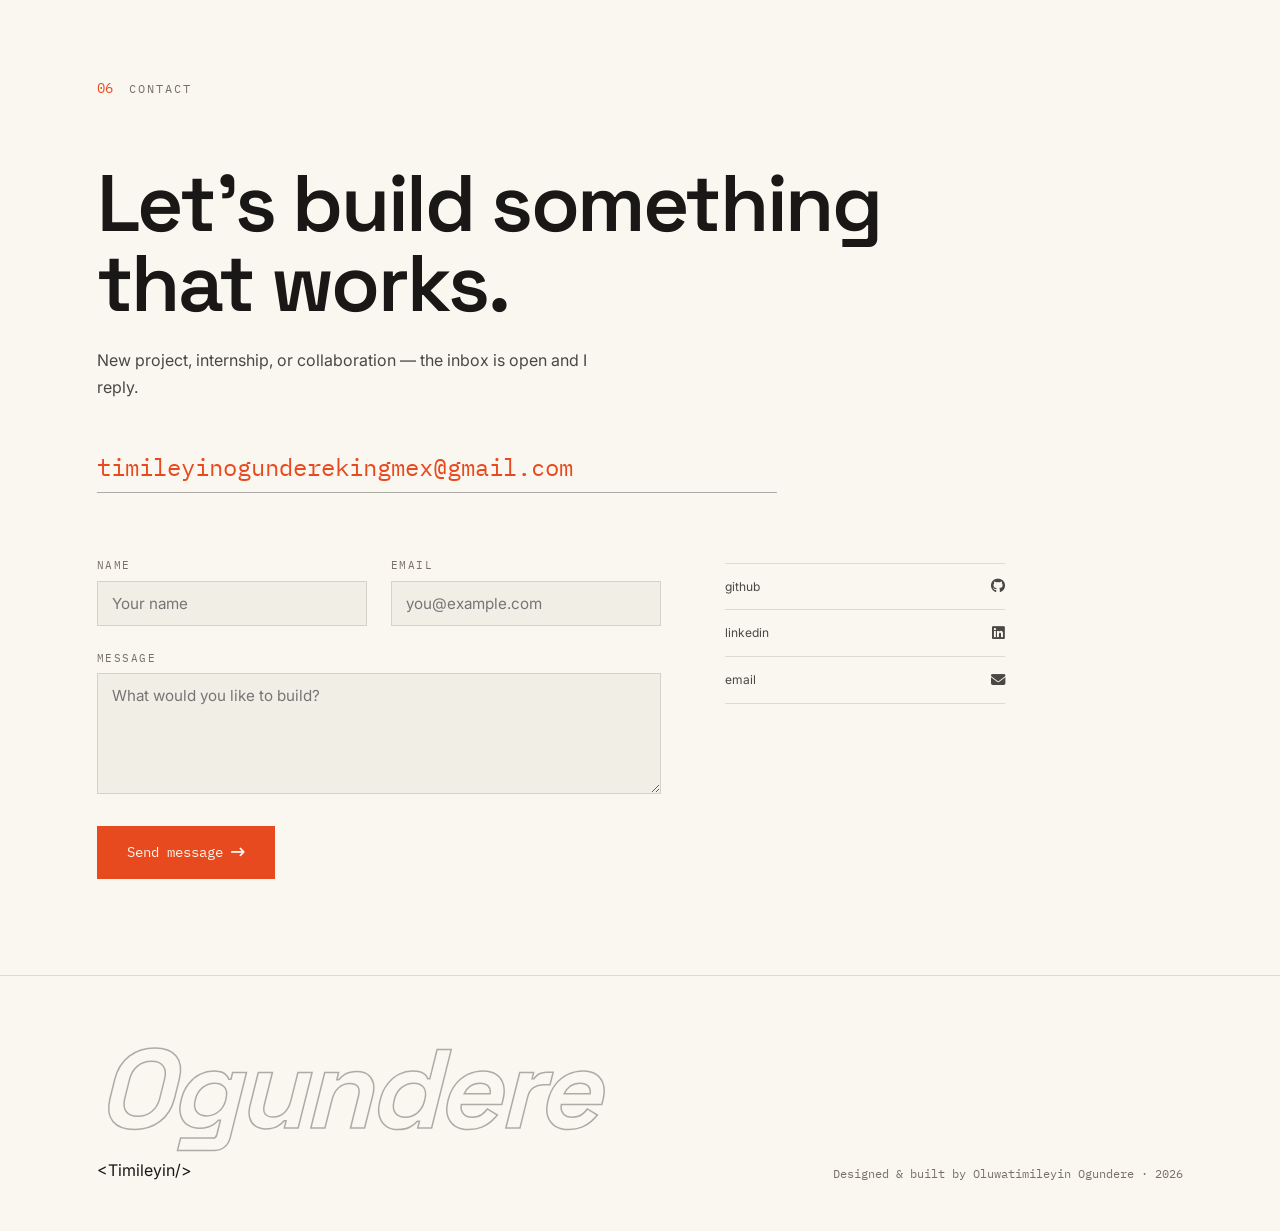
==== commit 27689121: "Rename parish project and remove progress labels" ====
--- a/index.html
+++ b/index.html
@@ -225,14 +225,14 @@
           <span class="row-num">5</span>
           <div class="row-body">
             <div class="row-head">
-              <h3 class="work-title">Junior Church<span class="status-wip">In progress</span></h3>
+              <h3 class="work-title">RCCG Almighty Parish</h3>
               <span class="row-stack"><span>HTML</span><span>CSS</span><span>JS</span><span>Firebase</span></span>
             </div>
             <p class="row-desc">Church management app with authentication, member profiles, event RSVPs, sermon notes, volunteer sign-ups, and a super-admin dashboard.</p>
           </div>
           <div class="row-actions">
-            <a href="https://almightyjuniorchurch.vercel.app" target="_blank" rel="noopener" aria-label="Junior Church live demo"><i class="fa-solid fa-arrow-up-right-from-square" aria-hidden="true"></i></a>
-            <a href="https://github.com/Alli-ance01/Junior-Church" target="_blank" rel="noopener" aria-label="Junior Church source code"><i class="fa-brands fa-github" aria-hidden="true"></i></a>
+            <a href="https://almightyjuniorchurch.vercel.app" target="_blank" rel="noopener" aria-label="RCCG Almighty Parish live demo"><i class="fa-solid fa-arrow-up-right-from-square" aria-hidden="true"></i></a>
+            <a href="https://github.com/Alli-ance01/rccgalmightyparish" target="_blank" rel="noopener" aria-label="RCCG Almighty Parish source code"><i class="fa-brands fa-github" aria-hidden="true"></i></a>
           </div>
         </li>
 
@@ -240,7 +240,7 @@
           <span class="row-num">4</span>
           <div class="row-body">
             <div class="row-head">
-              <h3 class="work-title">SafeReach<span class="status-wip">In progress</span></h3>
+              <h3 class="work-title">SafeReach</h3>
               <span class="row-stack"><span>HTML</span><span>CSS</span><span>Tailwind</span><span>JS</span><span>Firebase</span></span>
             </div>
             <p class="row-desc">Location-based emergency response portal connecting Nigerian citizens with security forces — automated location detection and one-tap dialing.</p>
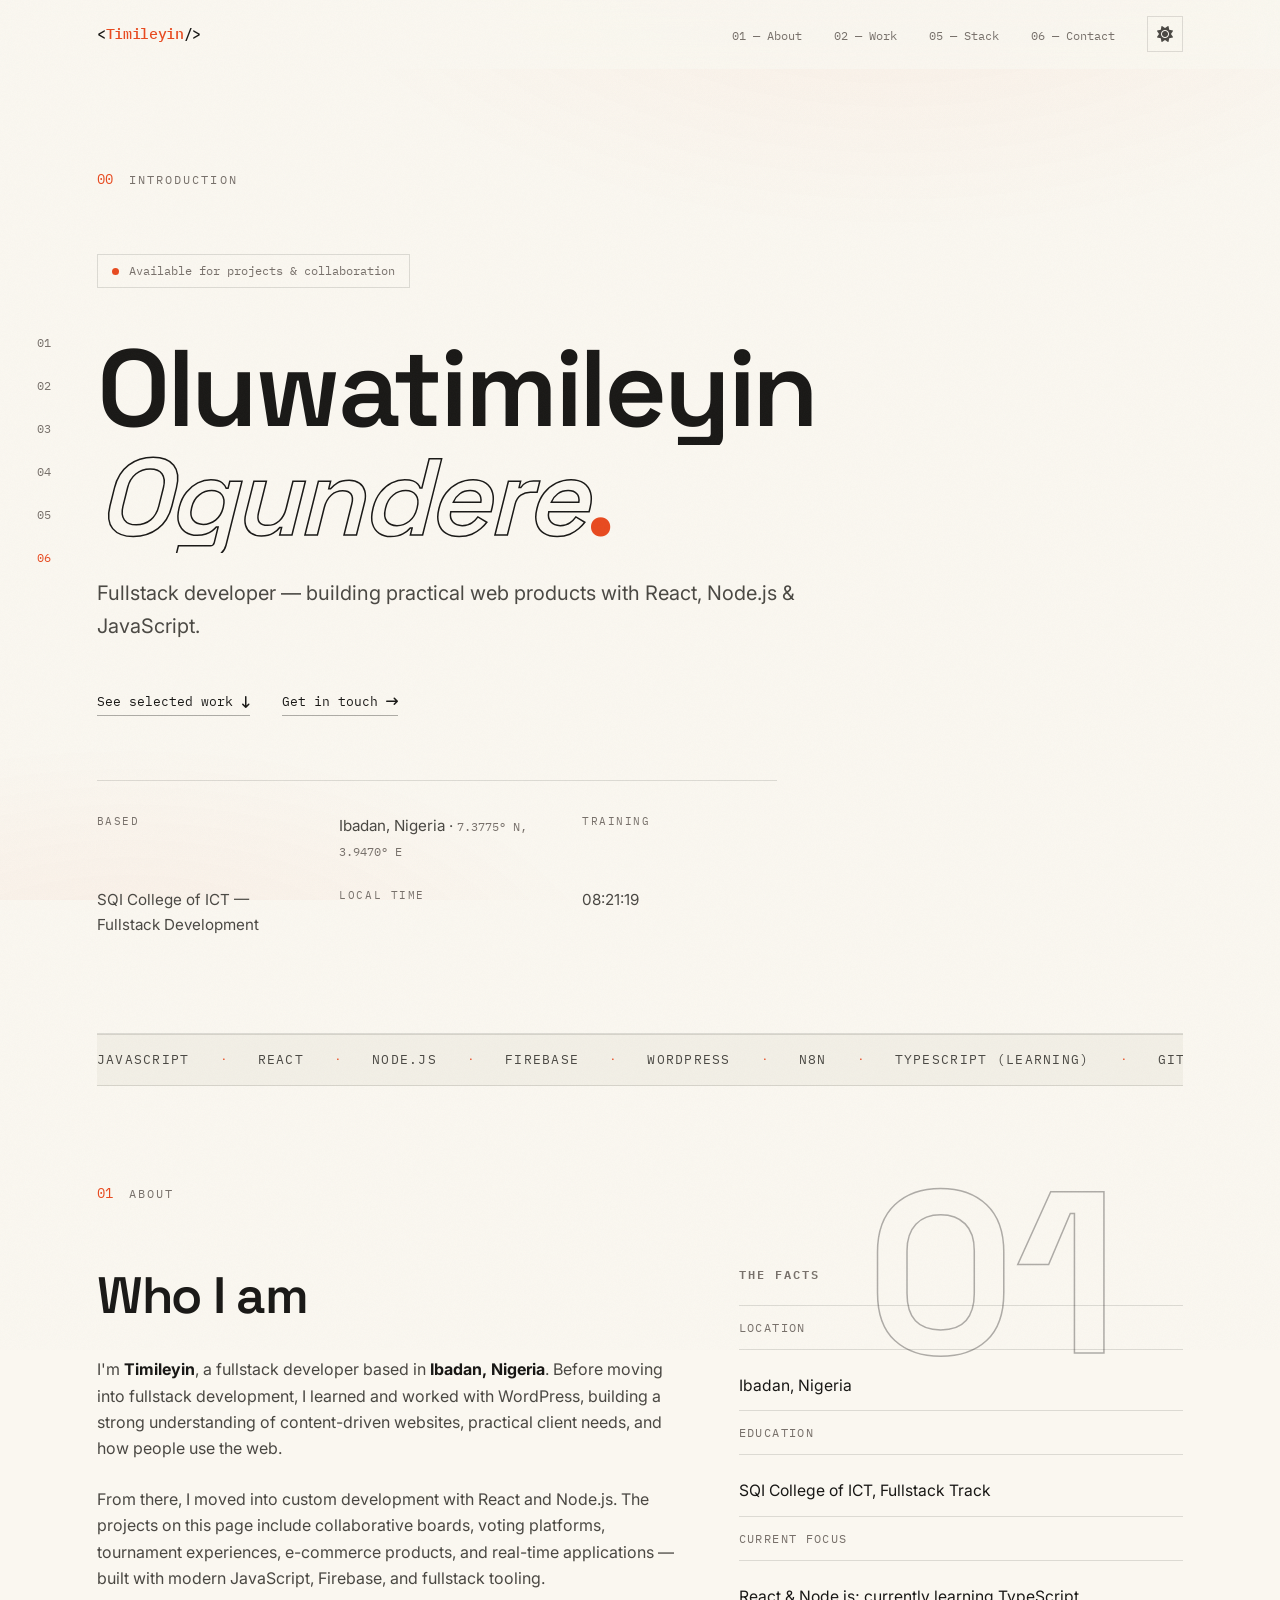
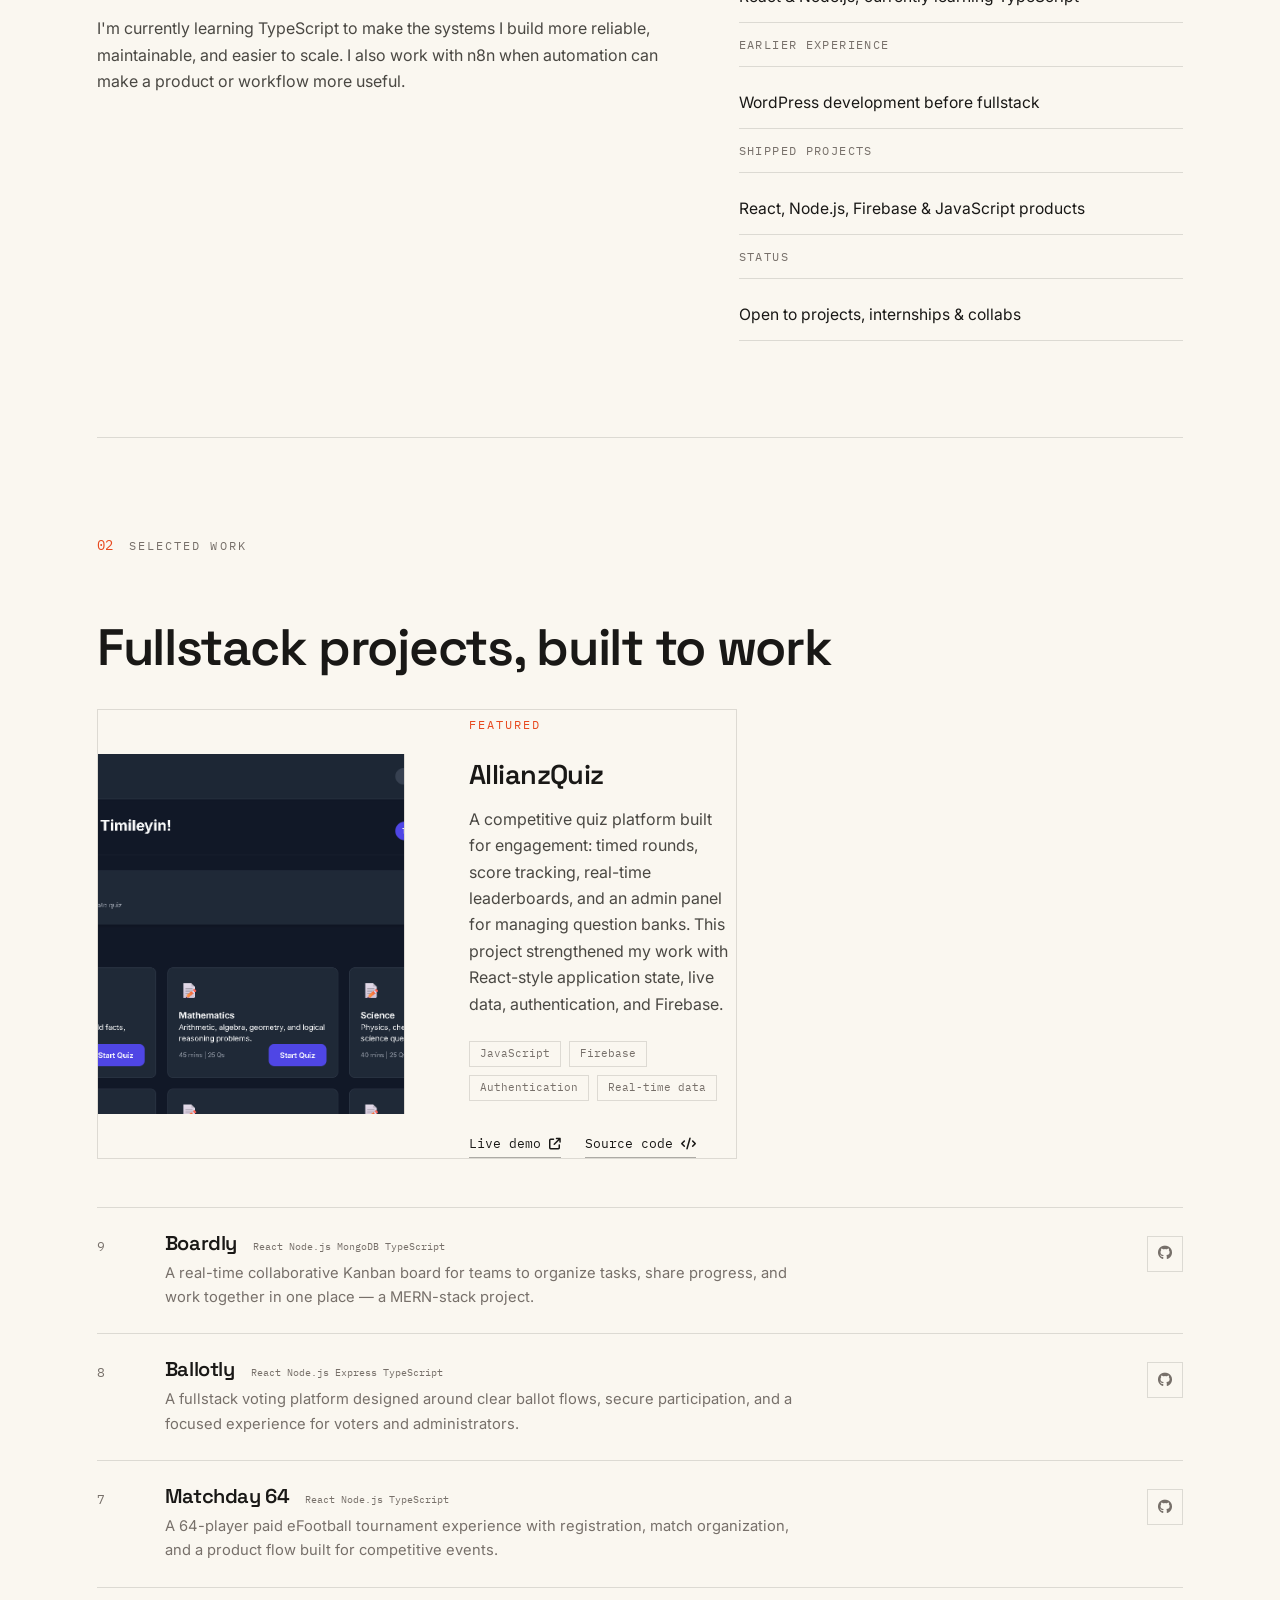
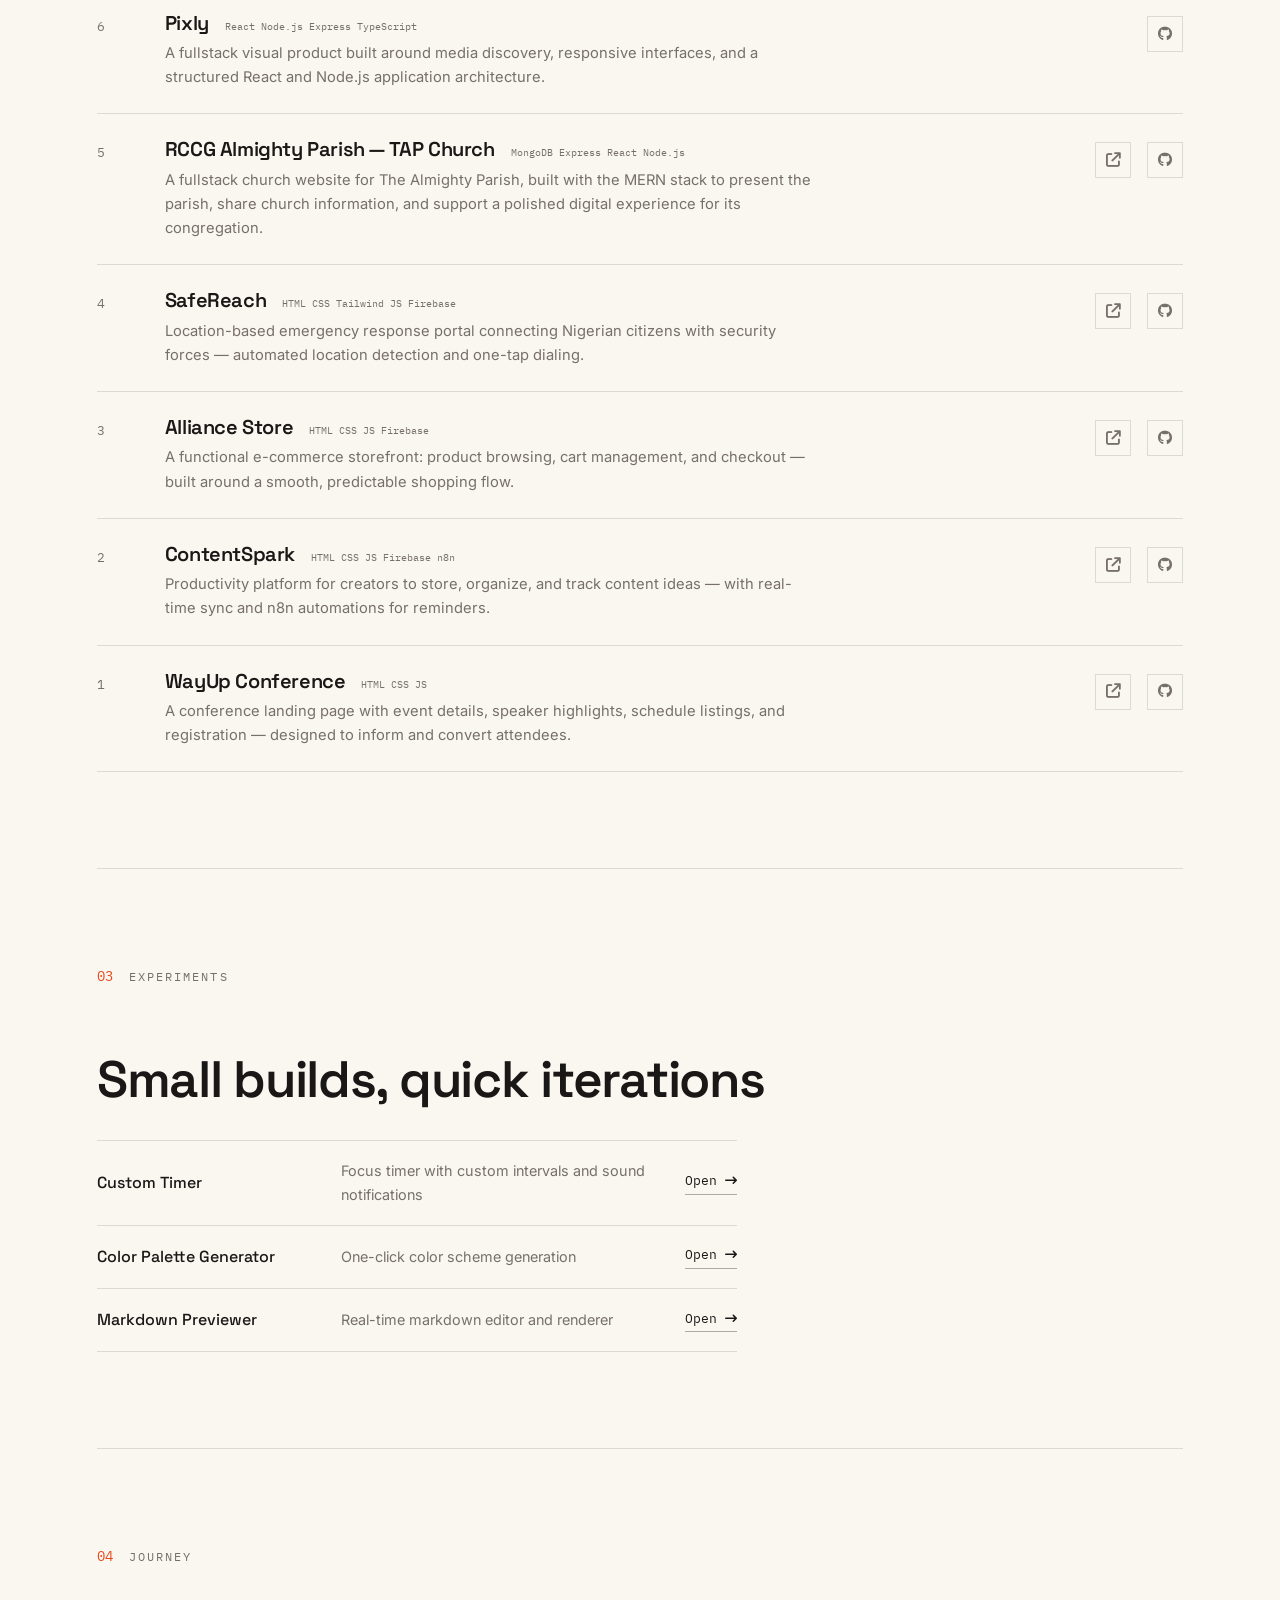
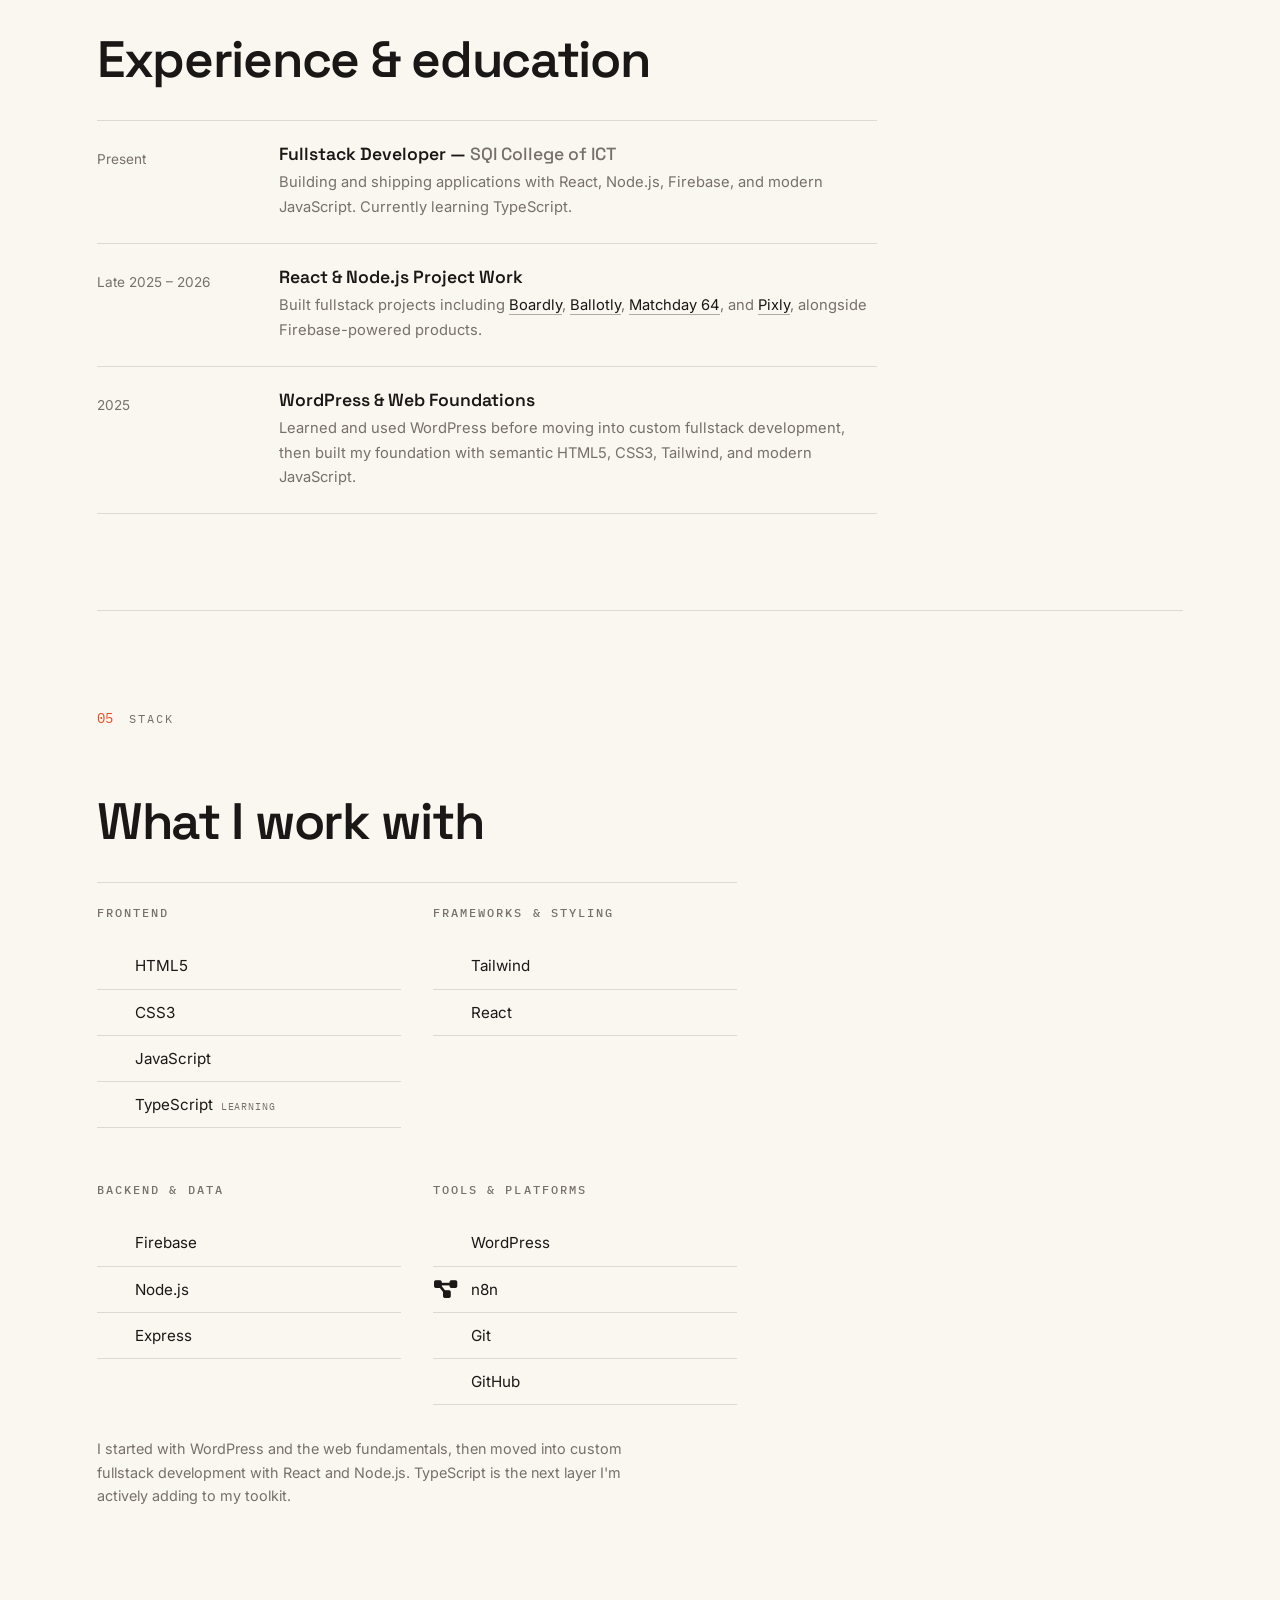
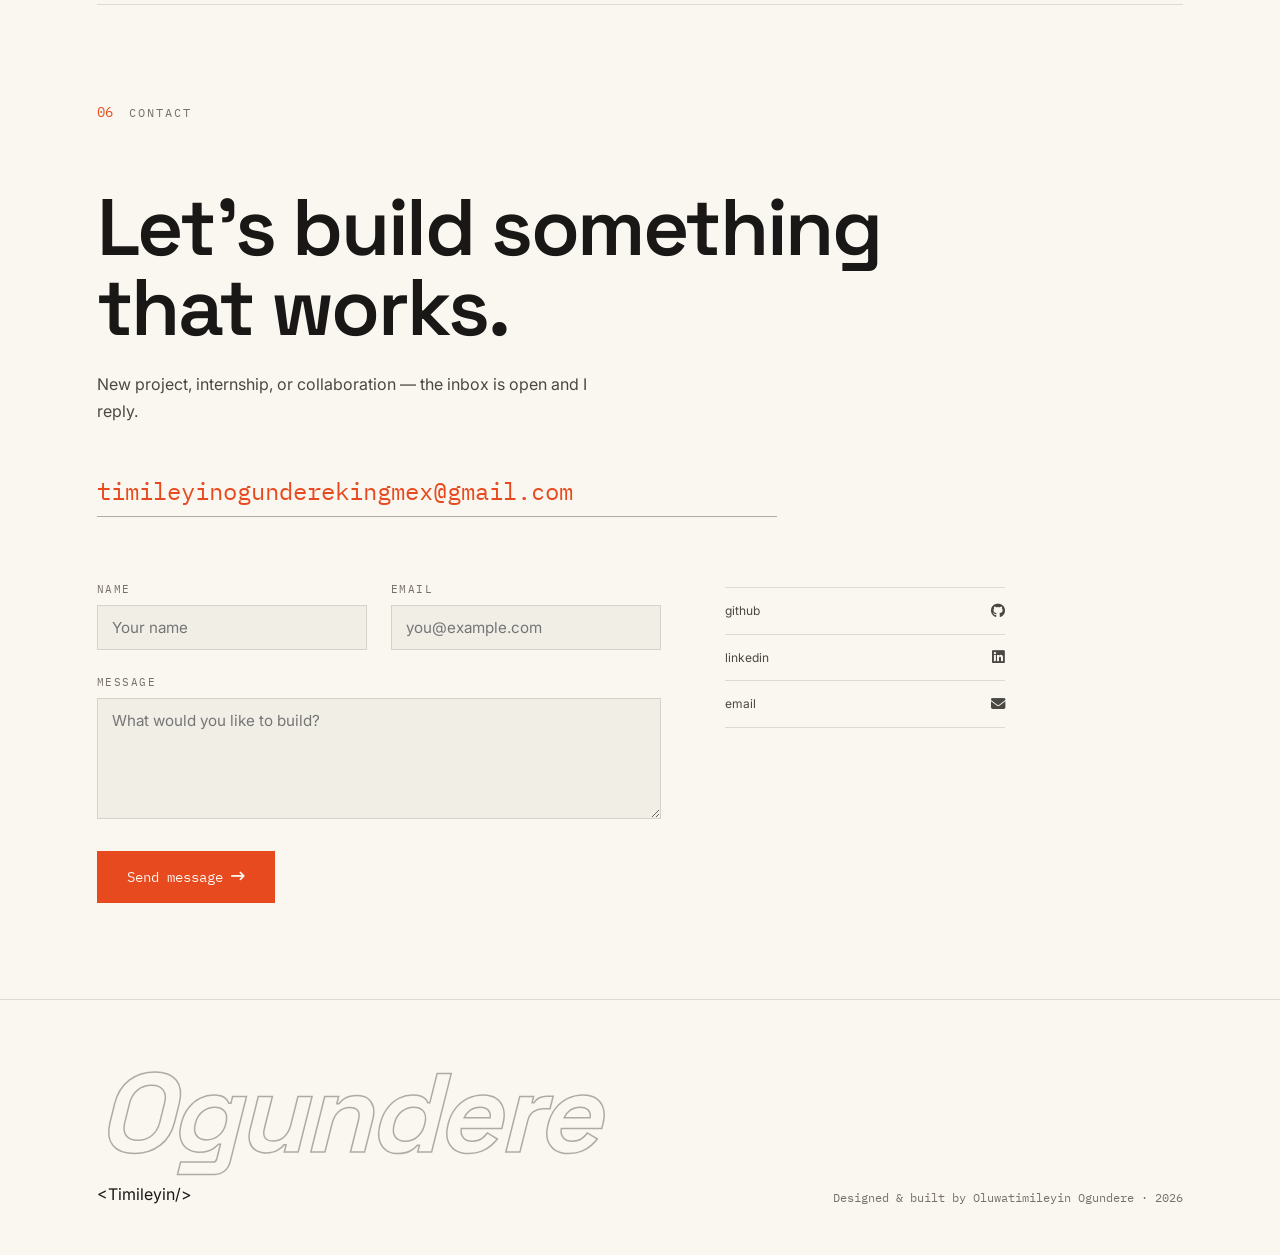
==== commit 9ec98270: "Replace parish project with MERN implementation" ====
--- a/index.html
+++ b/index.html
@@ -221,18 +221,18 @@
             <a href="https://github.com/Alli-ance01/pixly" target="_blank" rel="noopener" aria-label="Pixly source code"><i class="fa-brands fa-github" aria-hidden="true"></i></a>
           </div>
         </li>
-        <li class="work-row" data-preview="assets/img/projects/junior-church.png">
+        <li class="work-row" data-preview="assets/img/projects/church.png">
           <span class="row-num">5</span>
           <div class="row-body">
             <div class="row-head">
-              <h3 class="work-title">RCCG Almighty Parish</h3>
-              <span class="row-stack"><span>HTML</span><span>CSS</span><span>JS</span><span>Firebase</span></span>
-            </div>
-            <p class="row-desc">Church management app with authentication, member profiles, event RSVPs, sermon notes, volunteer sign-ups, and a super-admin dashboard.</p>
-          </div>
-          <div class="row-actions">
-            <a href="https://almightyjuniorchurch.vercel.app" target="_blank" rel="noopener" aria-label="RCCG Almighty Parish live demo"><i class="fa-solid fa-arrow-up-right-from-square" aria-hidden="true"></i></a>
-            <a href="https://github.com/Alli-ance01/rccgalmightyparish" target="_blank" rel="noopener" aria-label="RCCG Almighty Parish source code"><i class="fa-brands fa-github" aria-hidden="true"></i></a>
+              <h3 class="work-title">RCCG Almighty Parish — TAP Church</h3>
+              <span class="row-stack"><span>MongoDB</span><span>Express</span><span>React</span><span>Node.js</span></span>
+            </div>
+            <p class="row-desc">A fullstack church website for The Almighty Parish, built with the MERN stack to present the parish, share church information, and support a polished digital experience for its congregation.</p>
+          </div>
+          <div class="row-actions">
+            <a href="https://rccgalmightyparish.vercel.app" target="_blank" rel="noopener" aria-label="RCCG Almighty Parish TAP Church live demo"><i class="fa-solid fa-arrow-up-right-from-square" aria-hidden="true"></i></a>
+            <a href="https://github.com/Alli-ance01/rccgalmightyparish" target="_blank" rel="noopener" aria-label="RCCG Almighty Parish TAP Church source code"><i class="fa-brands fa-github" aria-hidden="true"></i></a>
           </div>
         </li>
 
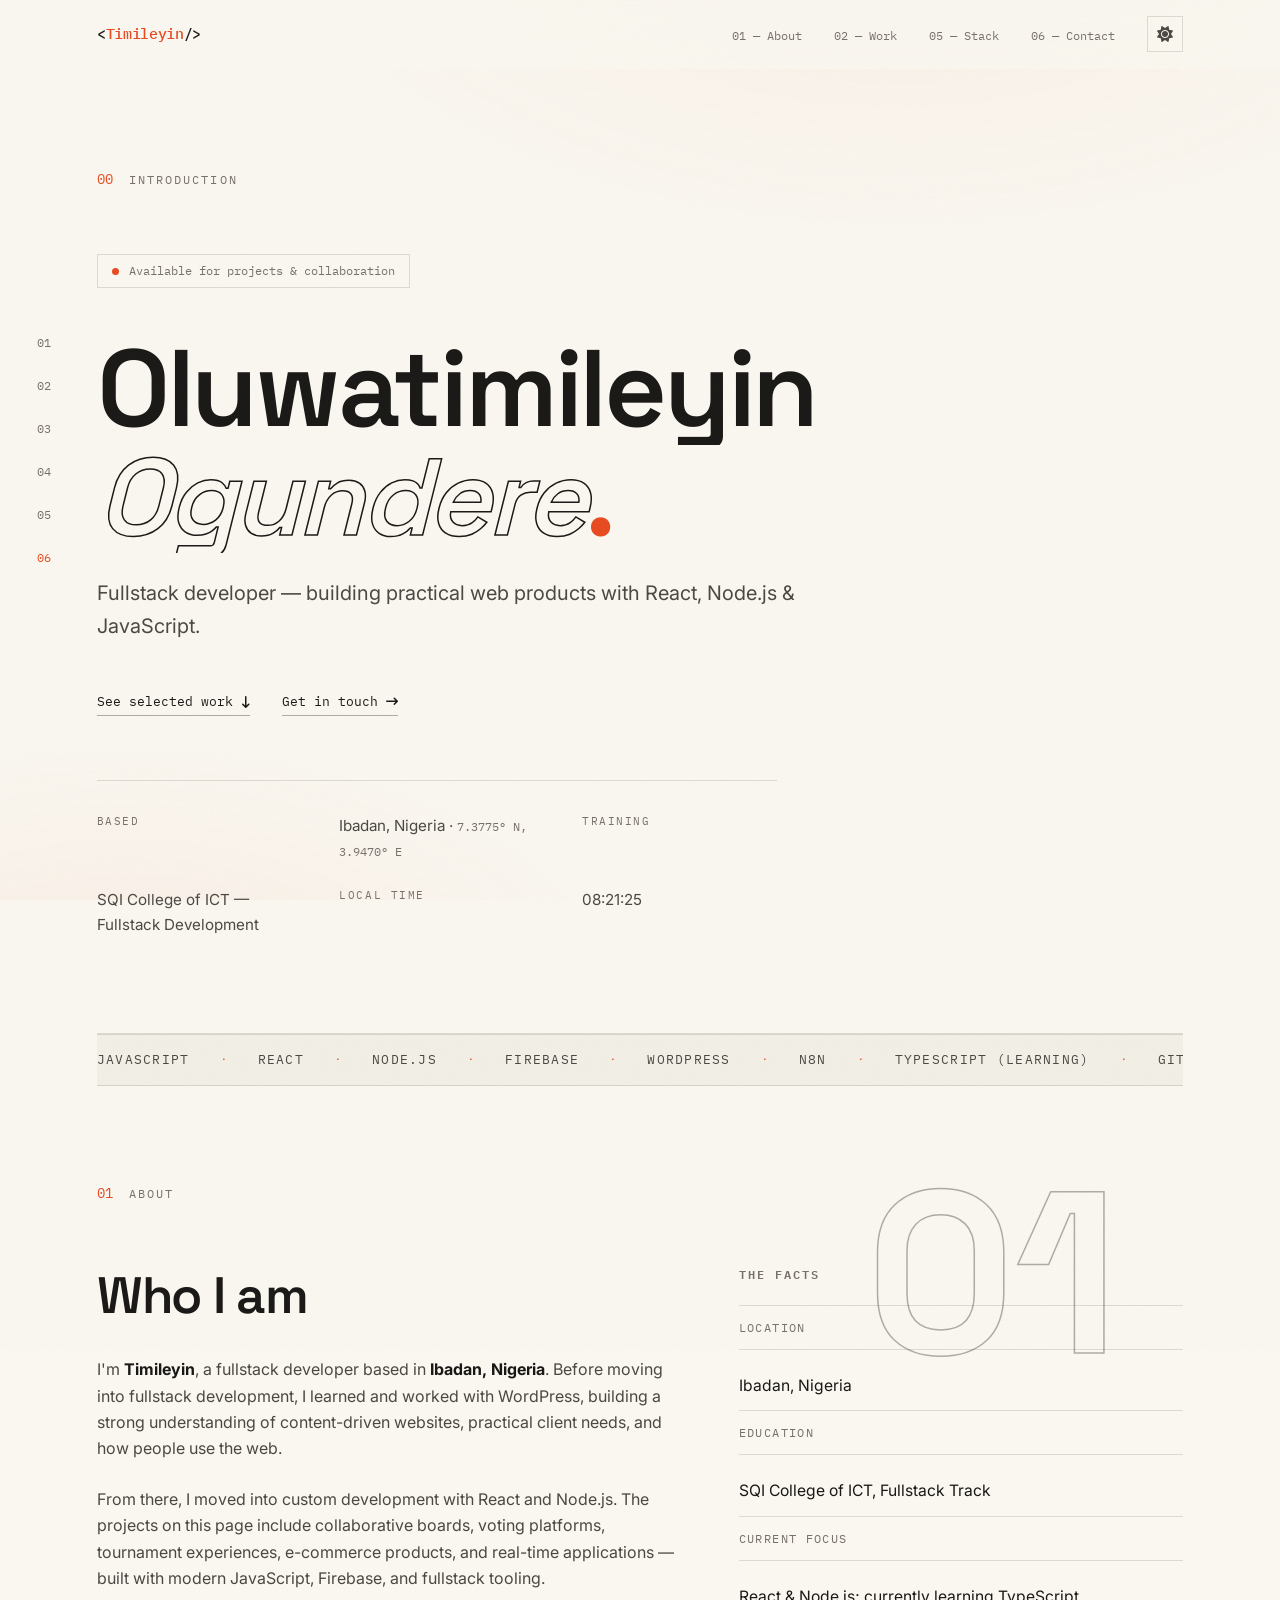
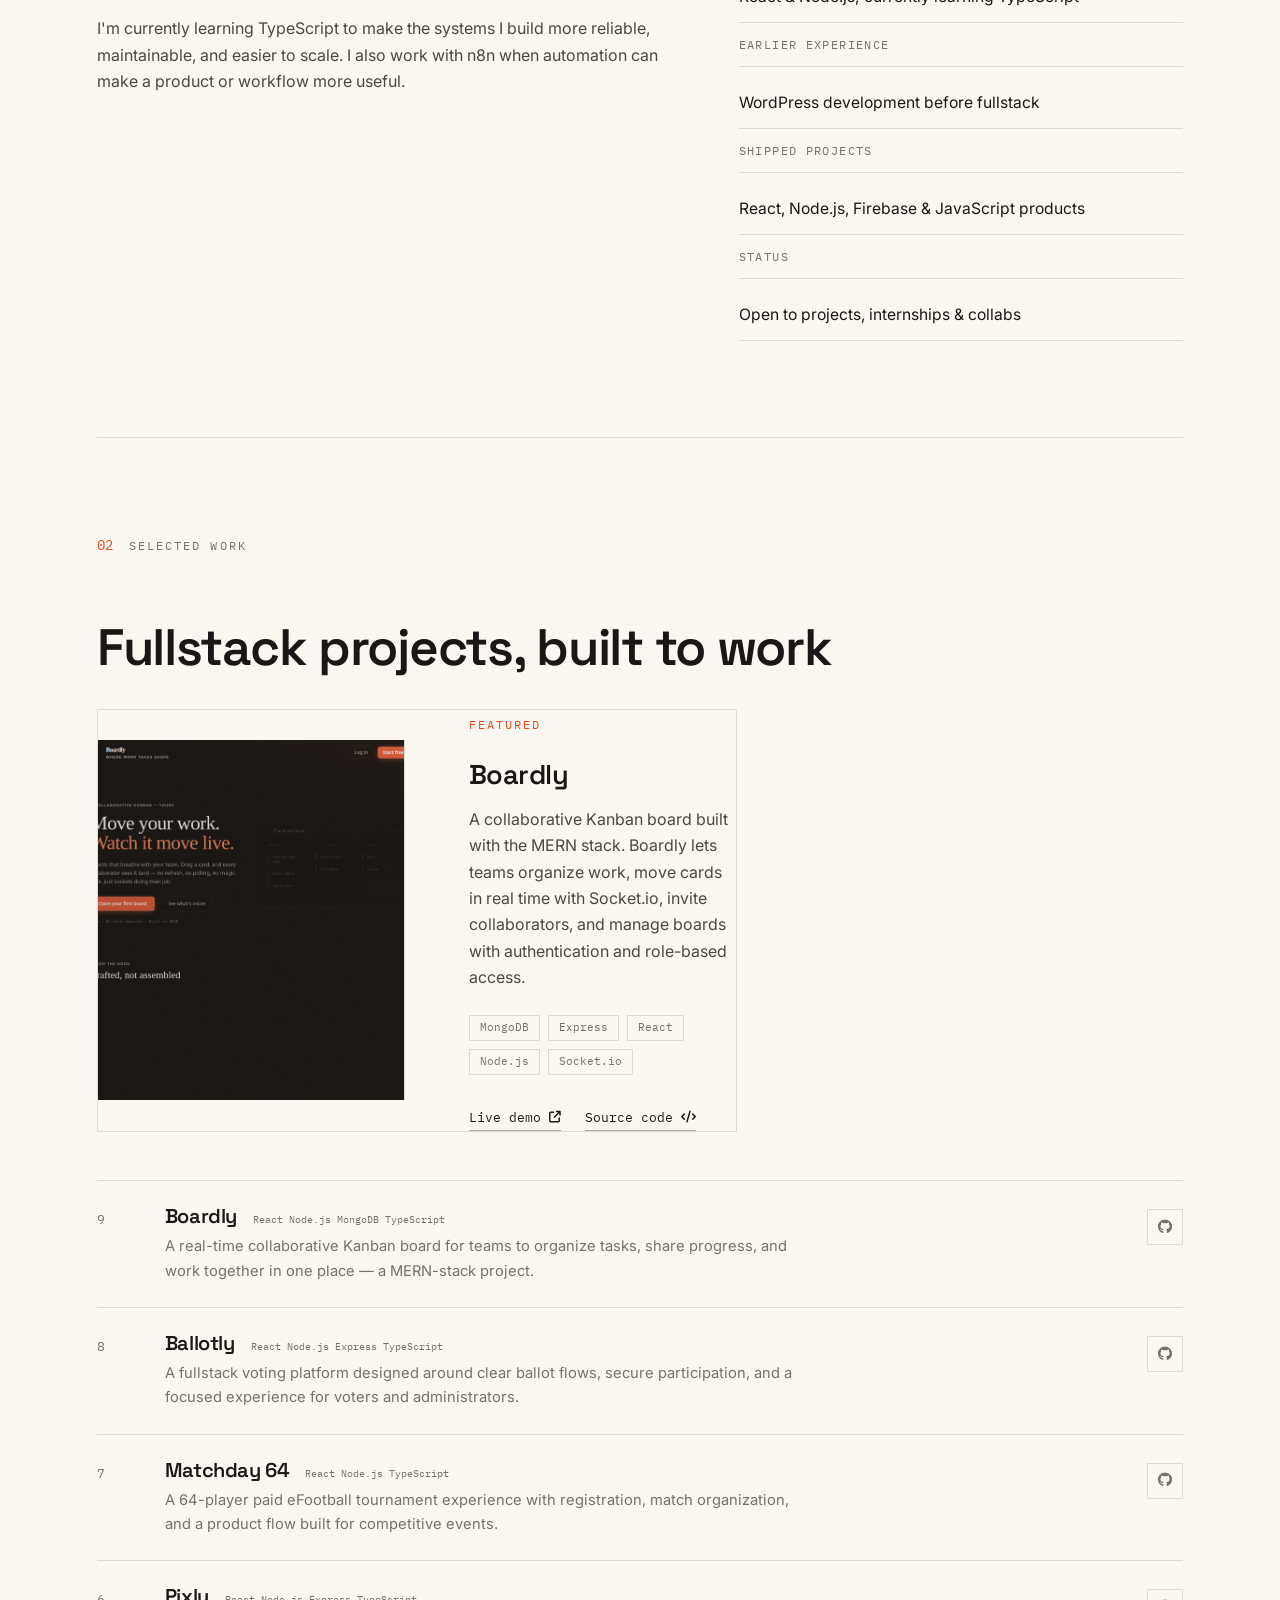
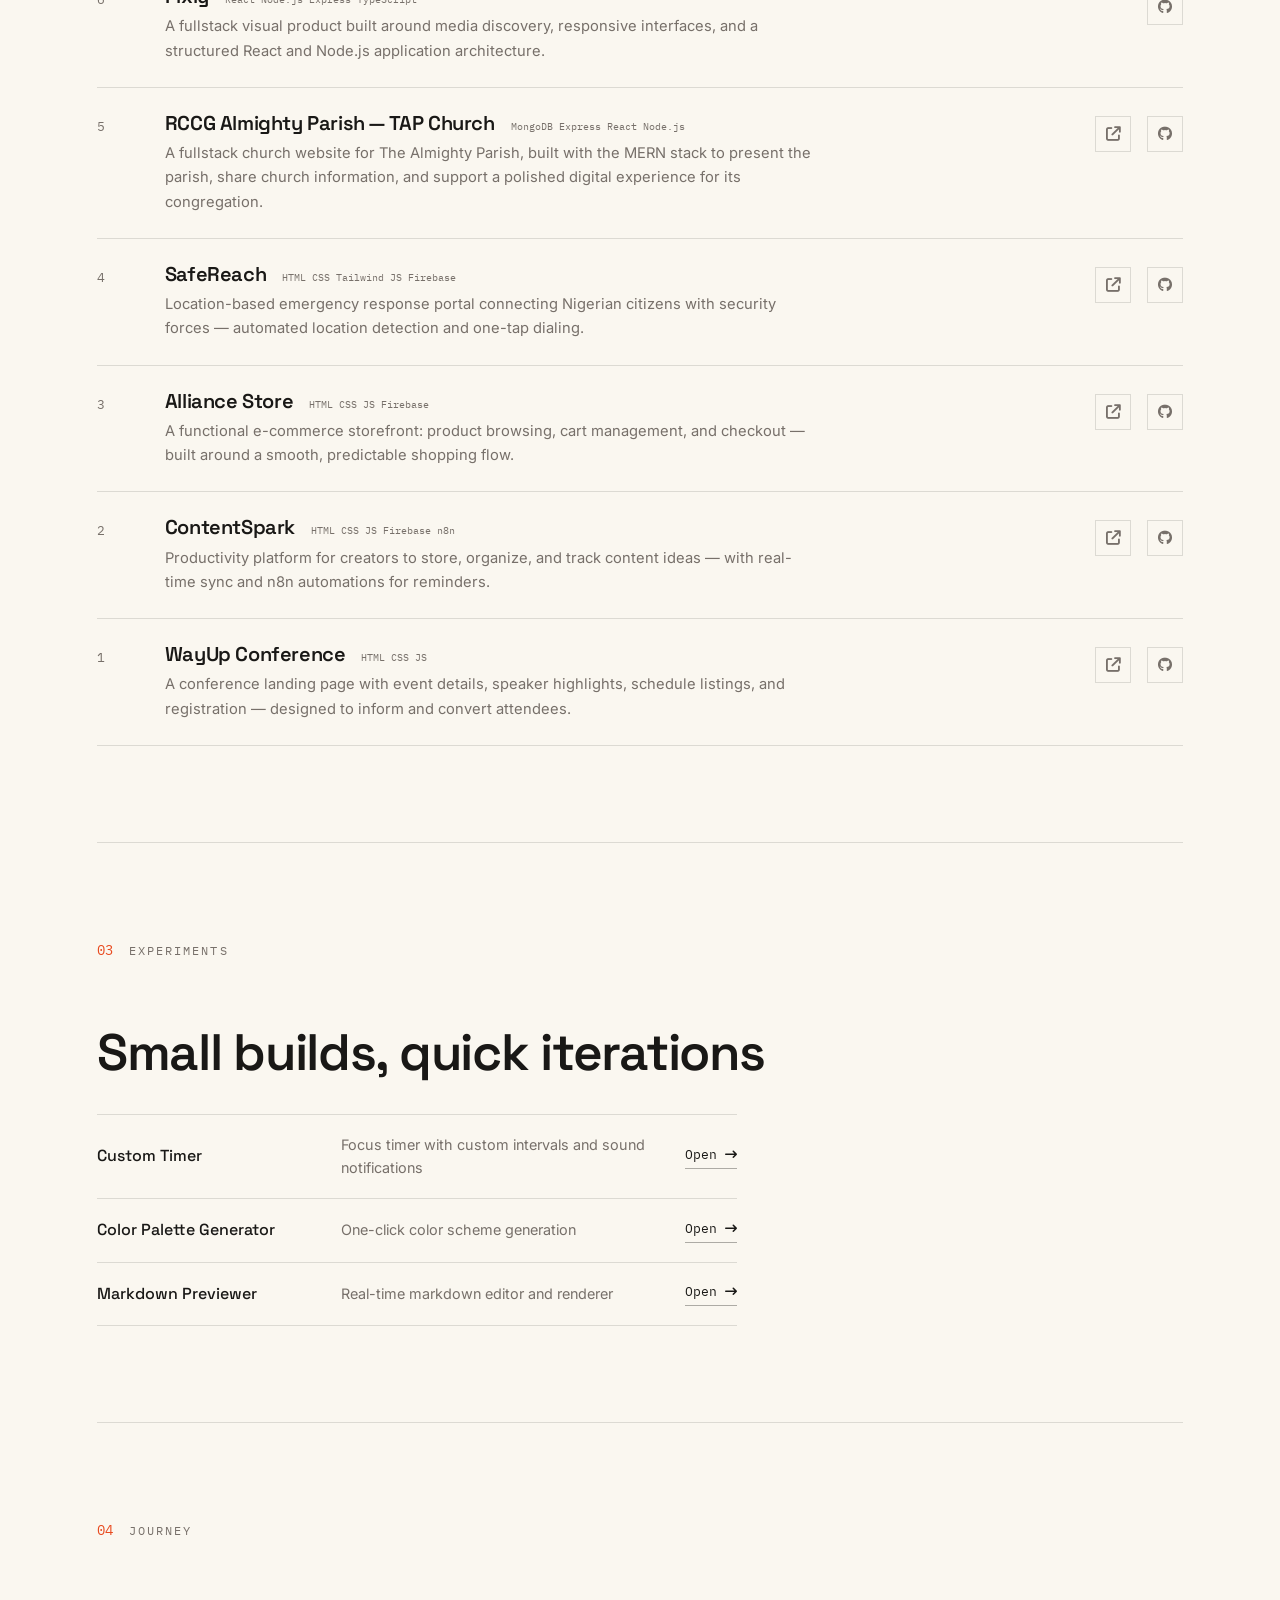
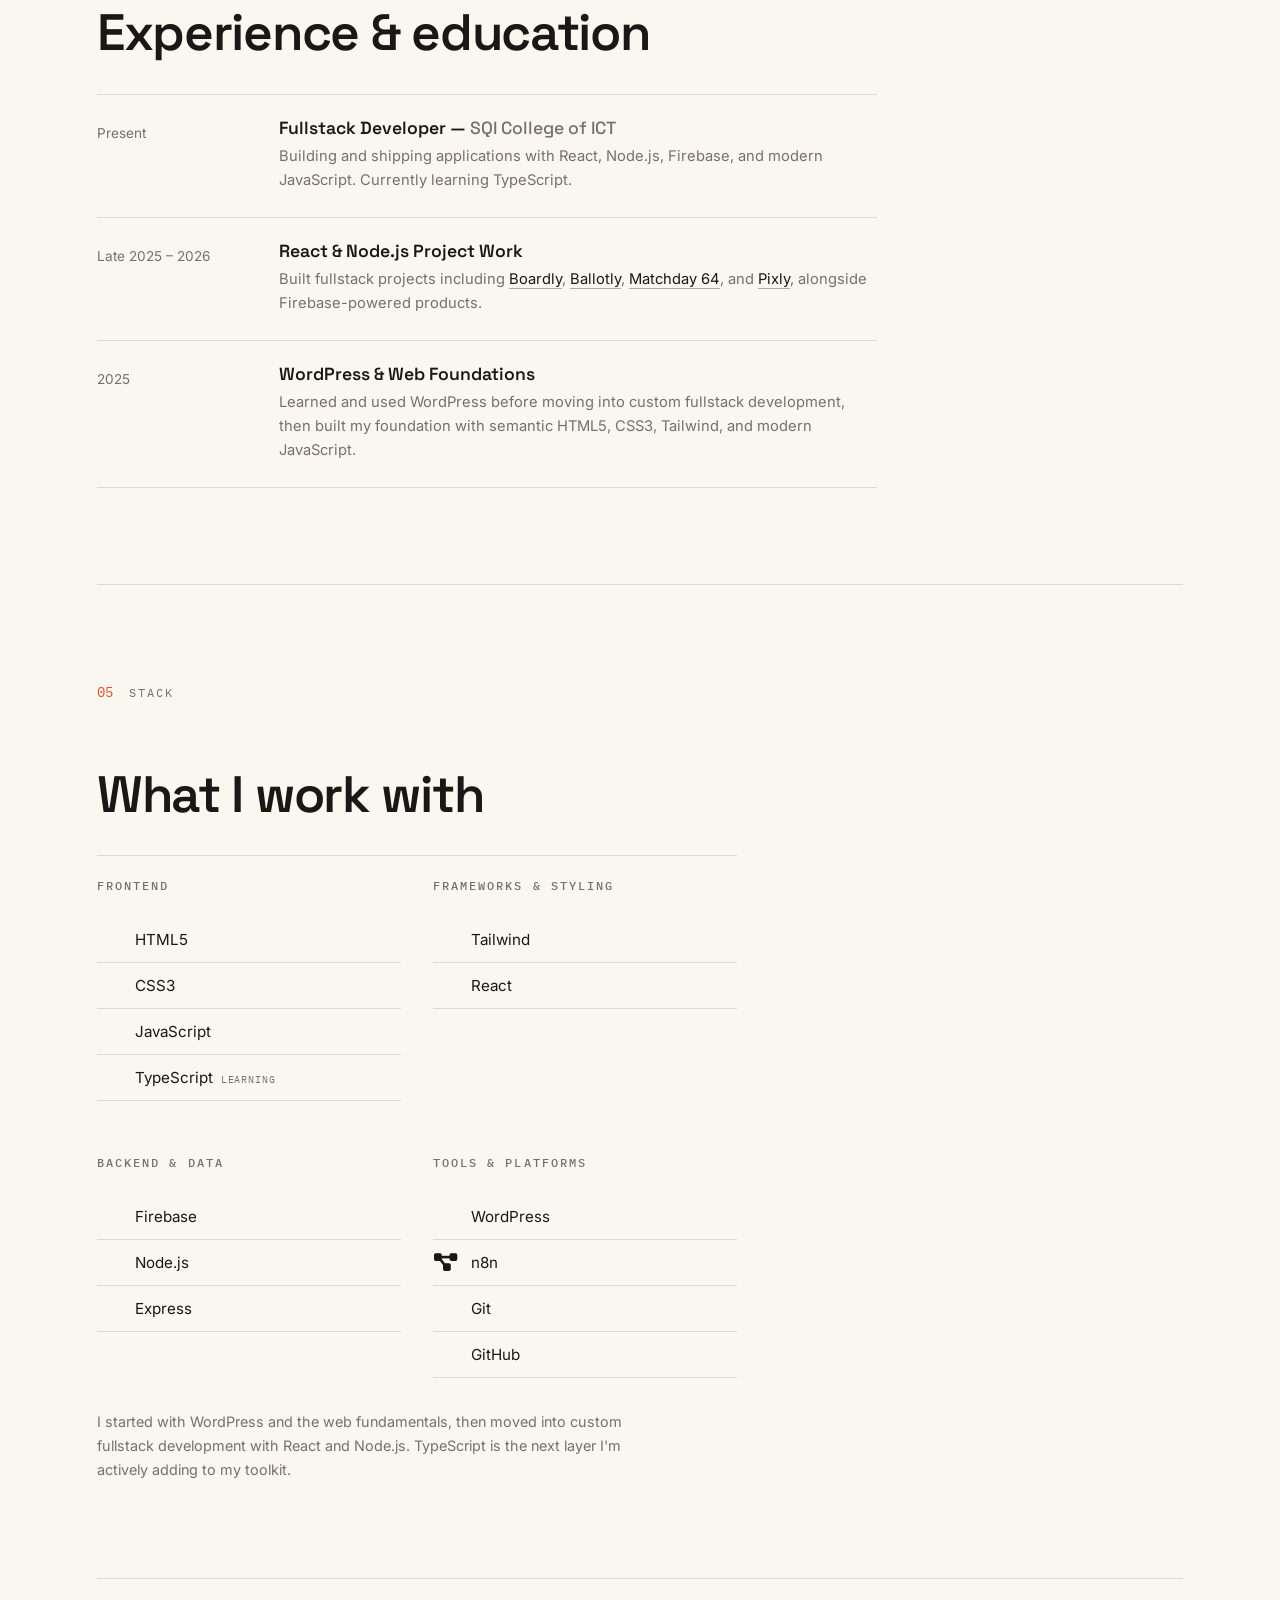
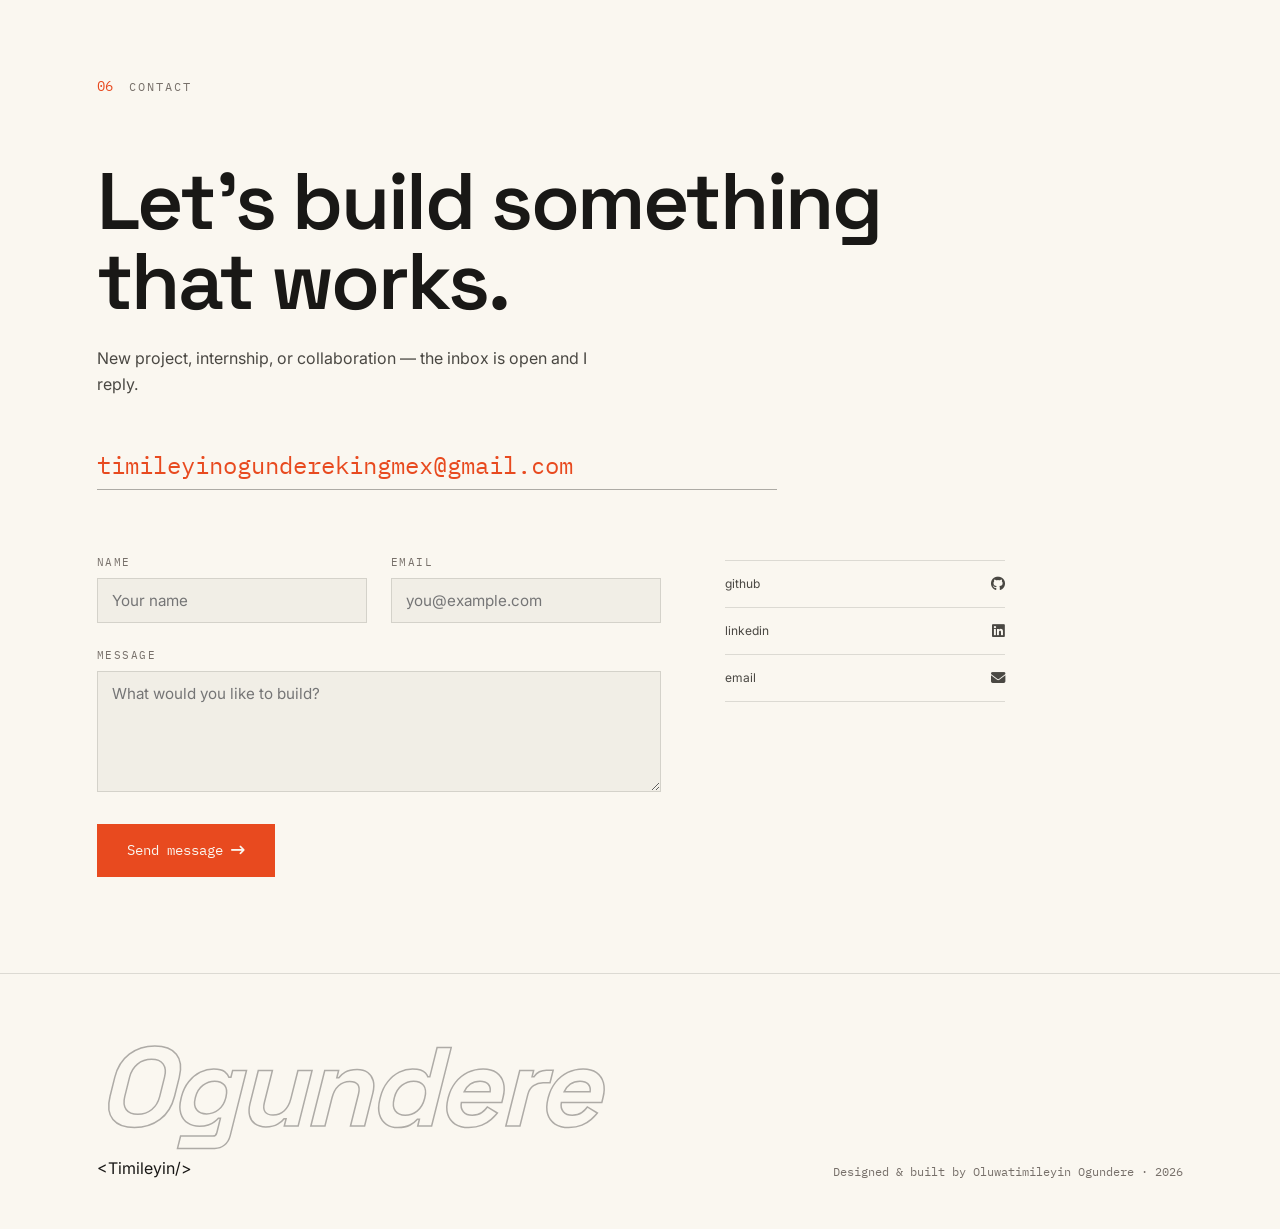
==== commit f0b7fcfa: "Feature Boardly project" ====
--- a/index.html
+++ b/index.html
@@ -150,16 +150,16 @@
       <!-- Featured -->
       <article class="work-featured reveal-up">
         <div class="work-featured-media">
-          <img src="assets/img/projects/image.png" alt="AllianzQuiz — competitive quiz app with live leaderboards" />
+          <img src="assets/img/projects/boardly.webp" alt="Boardly — collaborative MERN Kanban board" />
         </div>
         <div class="work-featured-text">
           <div class="work-index"><span class="mono">Featured</span></div>
-          <h3 class="work-title">AllianzQuiz</h3>
-          <p class="work-desc">A competitive quiz platform built for engagement: timed rounds, score tracking, real-time leaderboards, and an admin panel for managing question banks. This project strengthened my work with React-style application state, live data, authentication, and Firebase.</p>
-          <div class="work-tags"><span>JavaScript</span><span>Firebase</span><span>Authentication</span><span>Real-time data</span></div>
+          <h3 class="work-title">Boardly</h3>
+          <p class="work-desc">A collaborative Kanban board built with the MERN stack. Boardly lets teams organize work, move cards in real time with Socket.io, invite collaborators, and manage boards with authentication and role-based access.</p>
+          <div class="work-tags"><span>MongoDB</span><span>Express</span><span>React</span><span>Node.js</span><span>Socket.io</span></div>
           <div class="work-links">
-            <a href="https://allianz-quiz.vercel.app" target="_blank" rel="noopener" class="link-arrow">Live demo<i class="fa-solid fa-arrow-up-right-from-square" aria-hidden="true"></i></a>
-            <a href="https://github.com/Alli-ance01/AllianzQuiz" target="_blank" rel="noopener" class="link-arrow">Source code<i class="fa-solid fa-code" aria-hidden="true"></i></a>
+            <a href="https://boardly.alliancedev.online" target="_blank" rel="noopener" class="link-arrow">Live demo<i class="fa-solid fa-arrow-up-right-from-square" aria-hidden="true"></i></a>
+            <a href="https://github.com/Alli-ance01/boardly" target="_blank" rel="noopener" class="link-arrow">Source code<i class="fa-solid fa-code" aria-hidden="true"></i></a>
           </div>
         </div>
       </article>
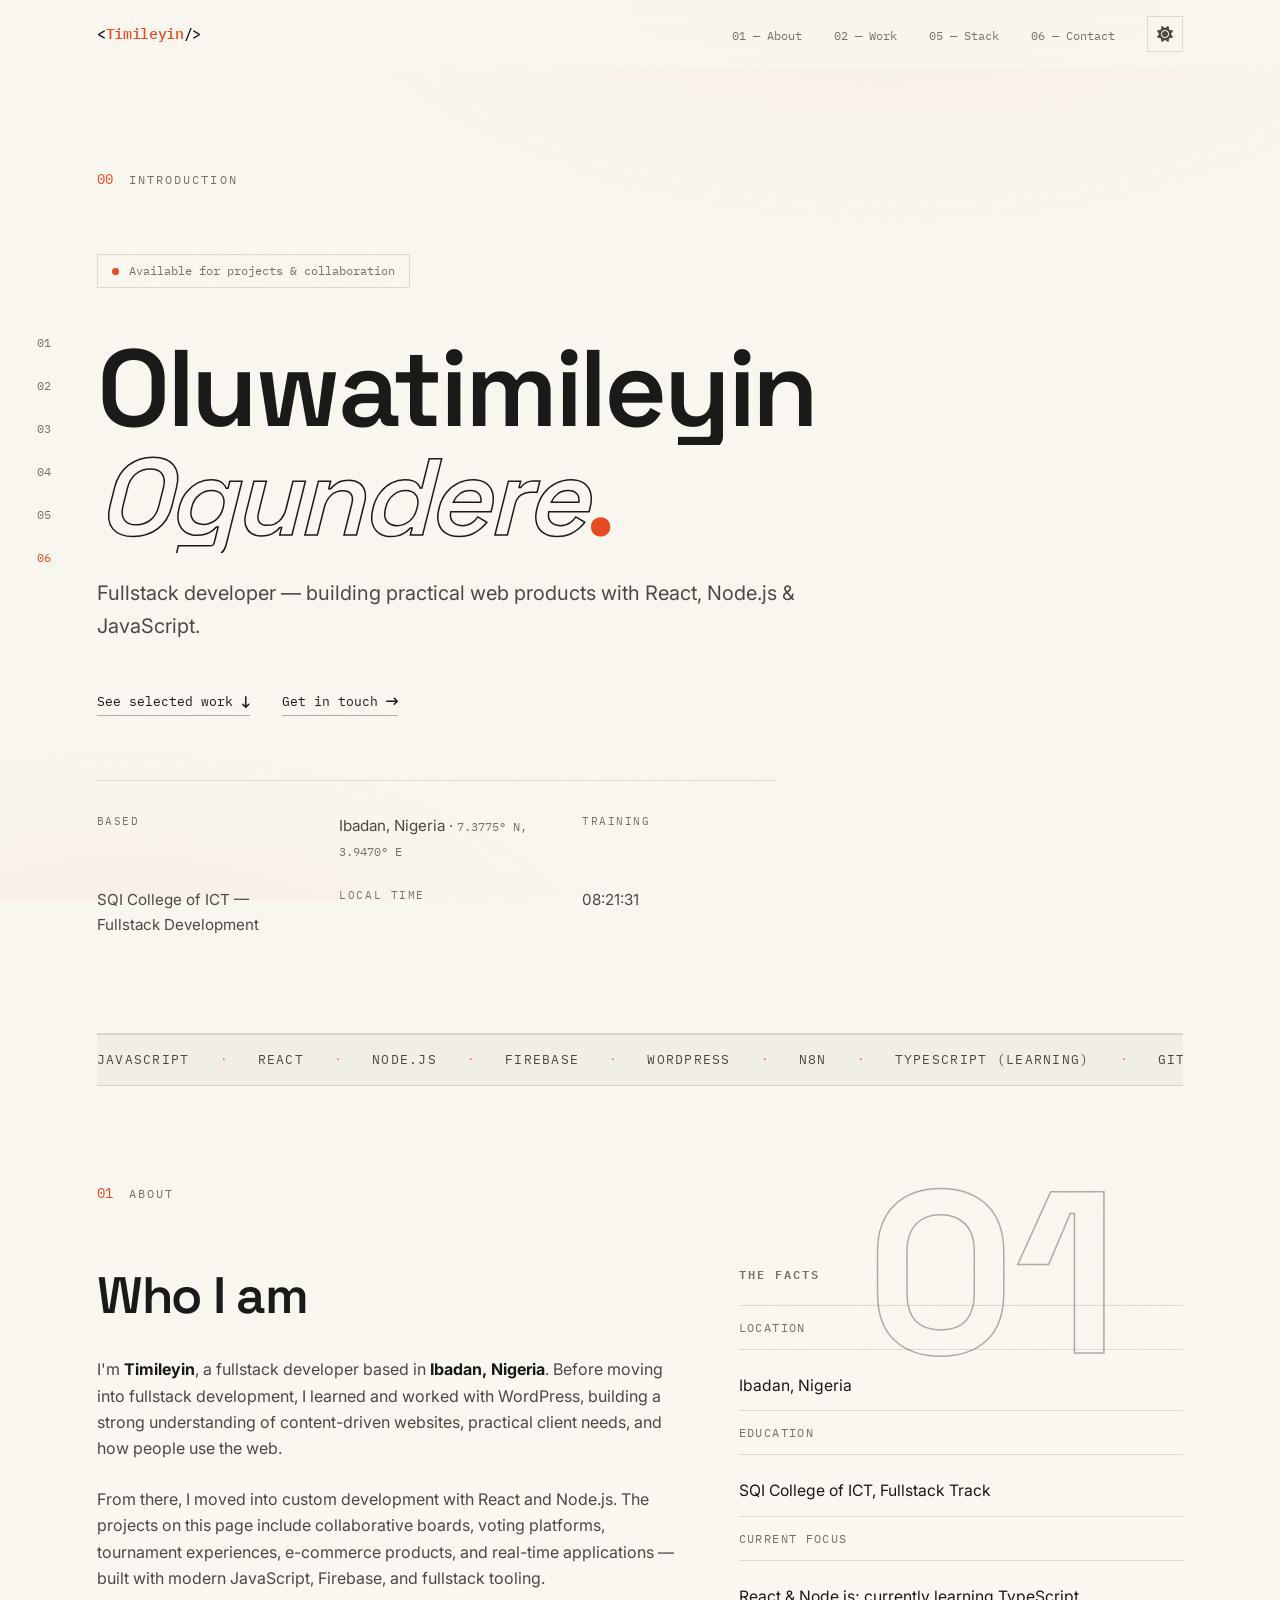
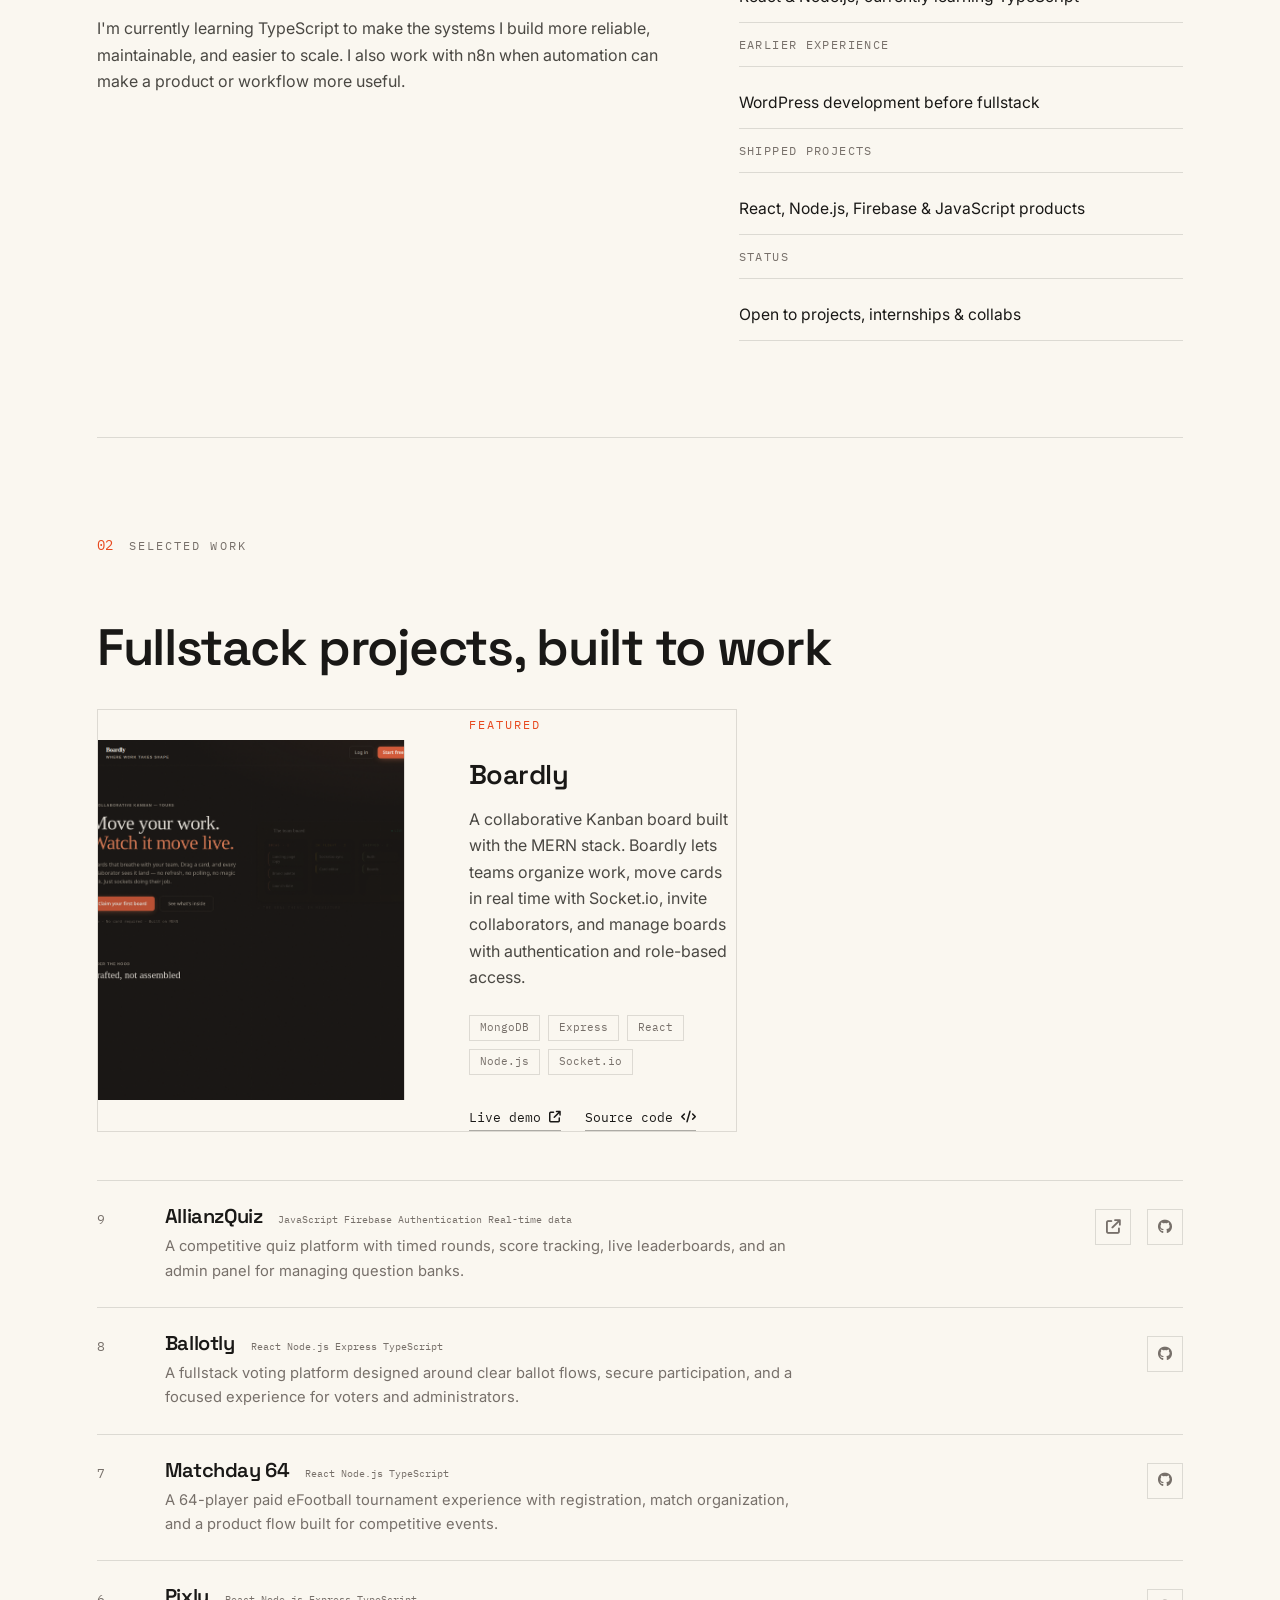
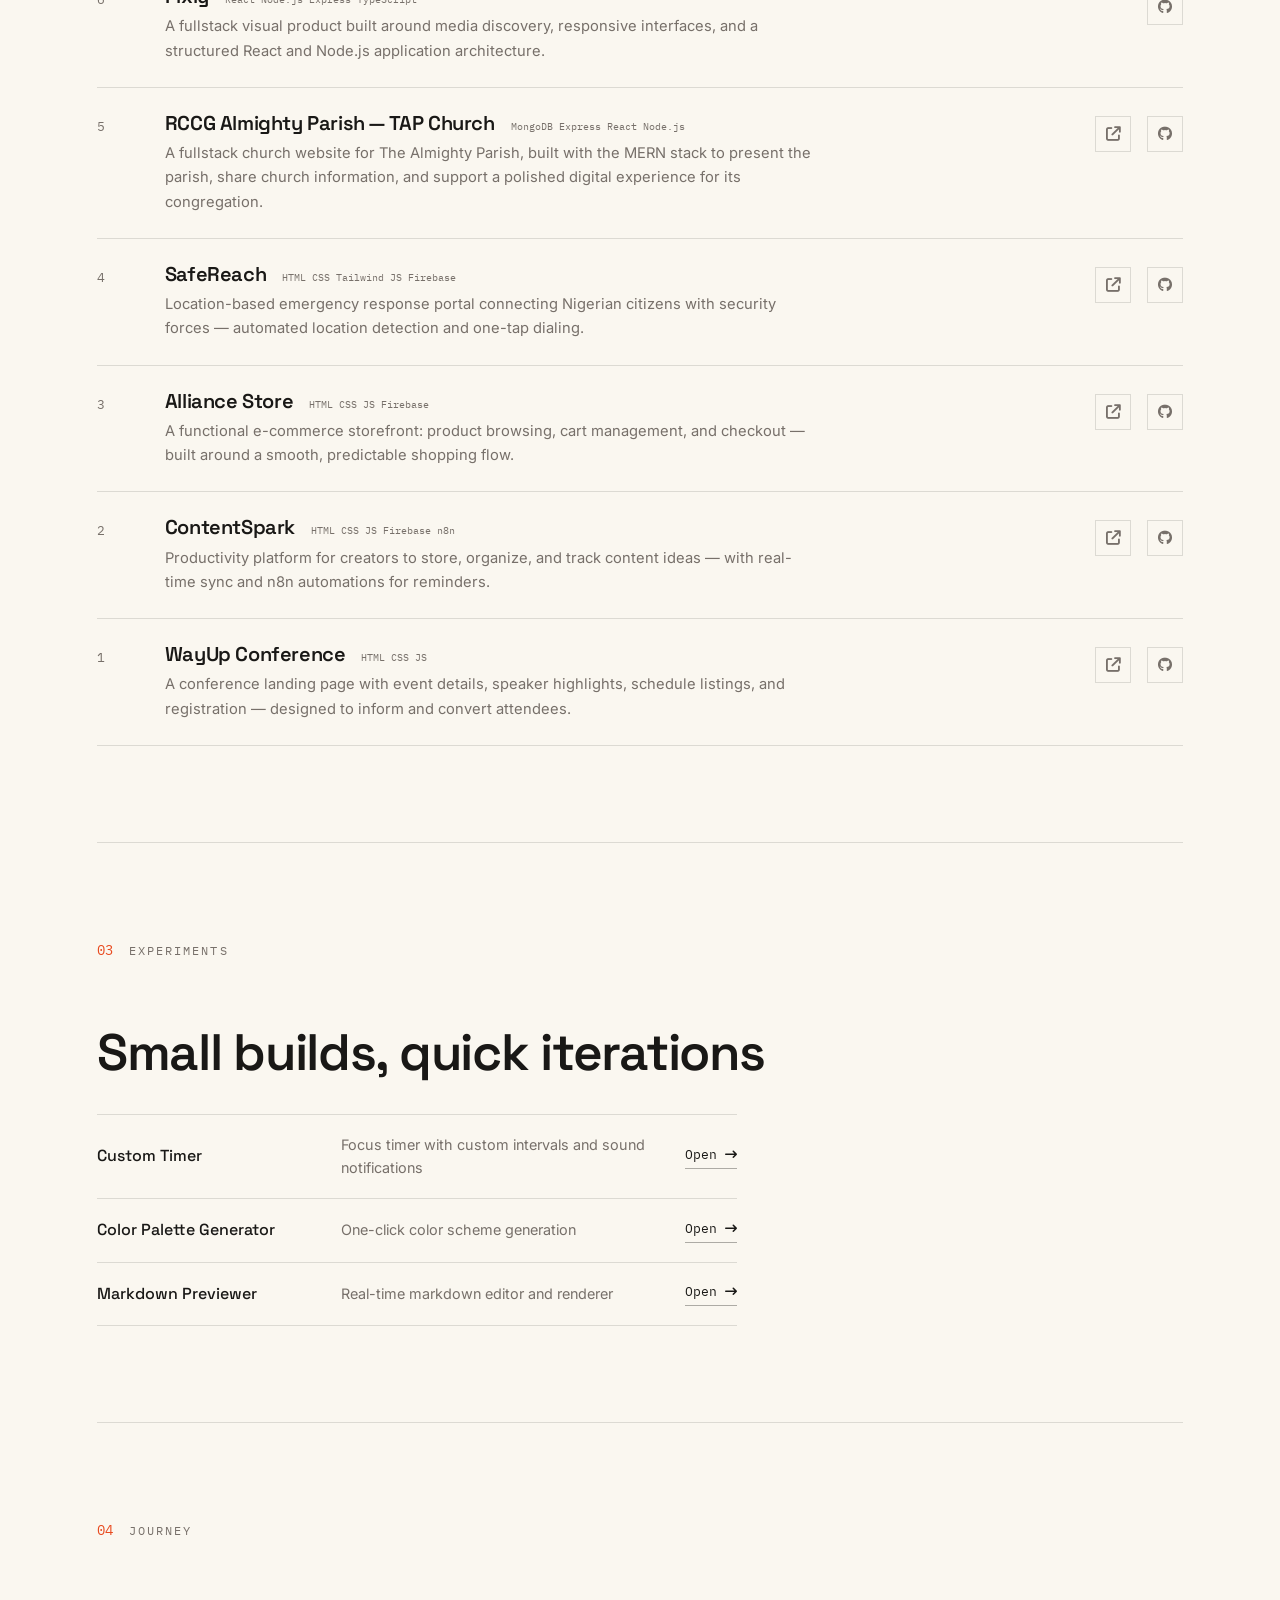
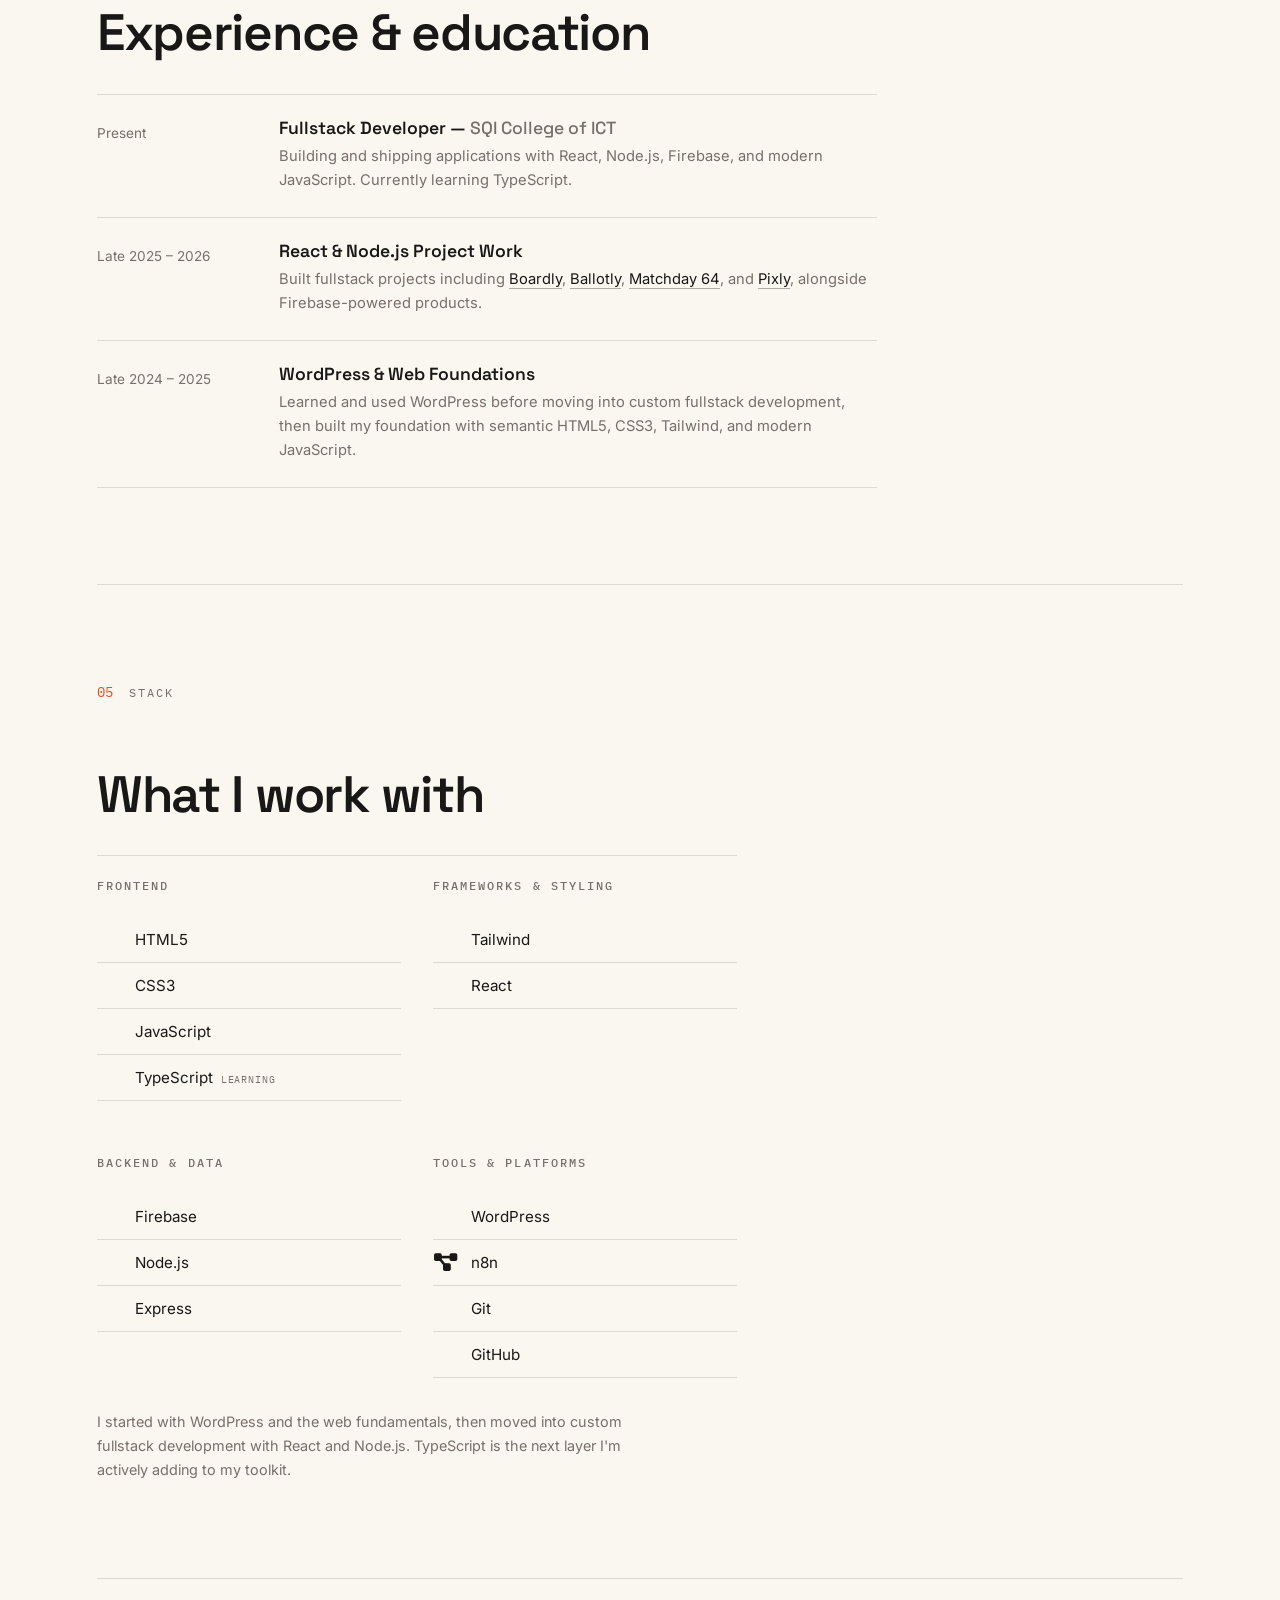
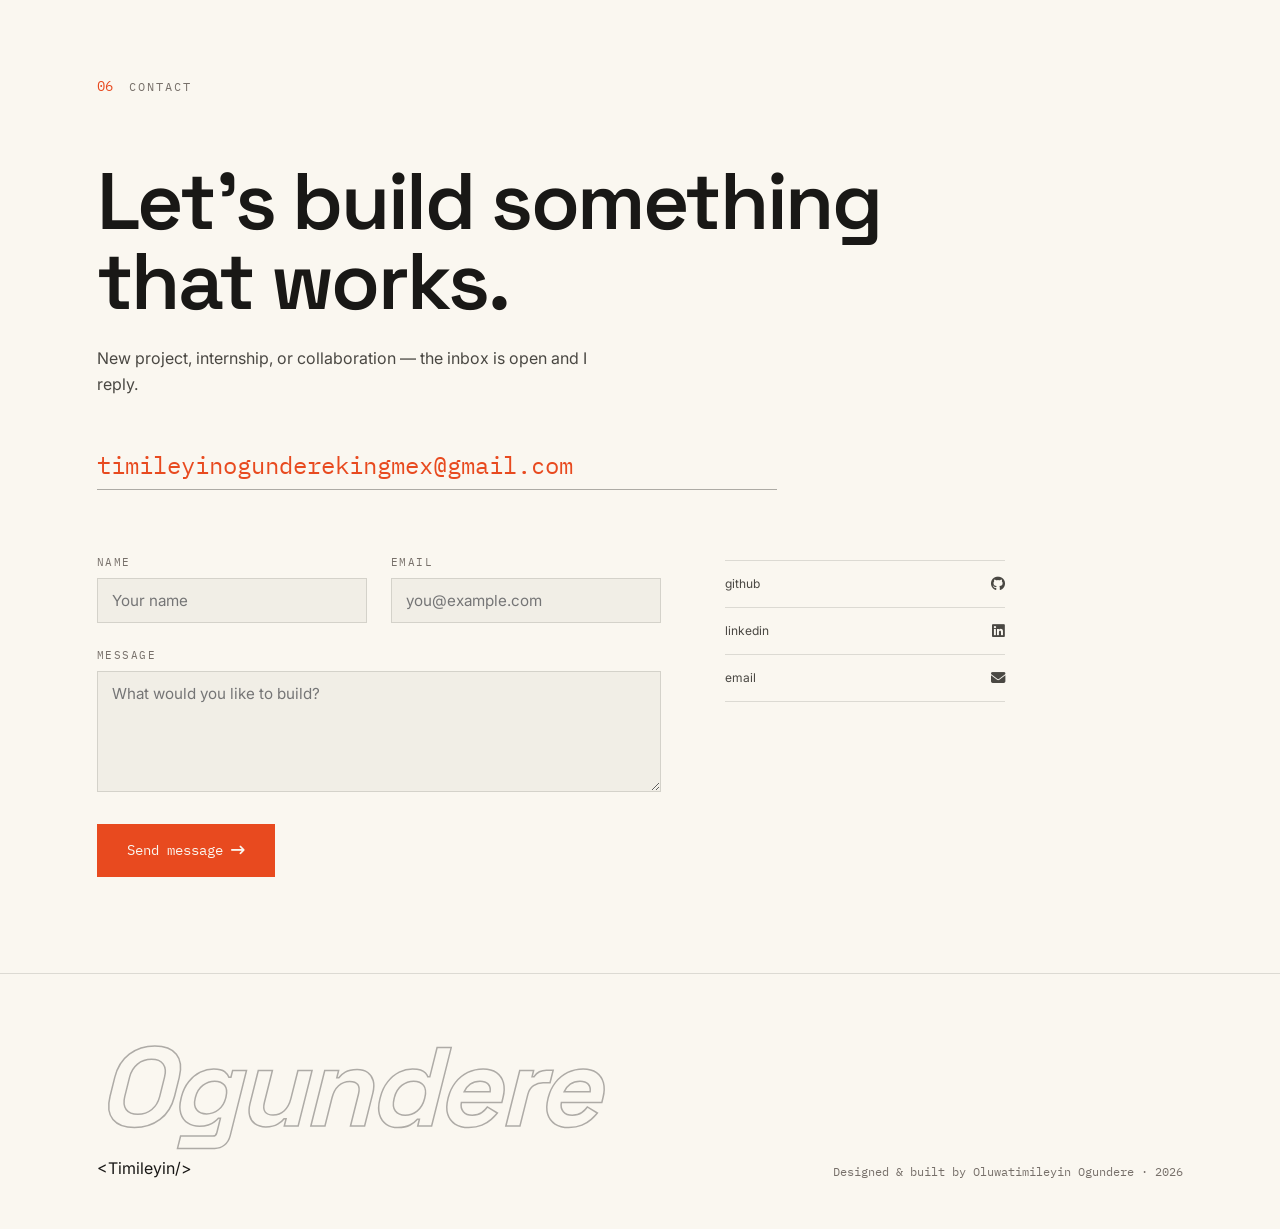
==== commit dbdda101: "Restore AllianzQuiz and update WordPress timeline" ====
--- a/index.html
+++ b/index.html
@@ -166,17 +166,18 @@
 
       <!-- Hover-reveal list -->
       <ol class="work-list" reversed>
-        <li class="work-row" data-preview="assets/img/projects/Screenshot 2026-06-20 154015.png">
+        <li class="work-row" data-preview="assets/img/projects/image.png">
           <span class="row-num">9</span>
           <div class="row-body">
             <div class="row-head">
-              <h3 class="work-title">Boardly</h3>
-              <span class="row-stack"><span>React</span><span>Node.js</span><span>MongoDB</span><span>TypeScript</span></span>
-            </div>
-            <p class="row-desc">A real-time collaborative Kanban board for teams to organize tasks, share progress, and work together in one place — a MERN-stack project.</p>
-          </div>
-          <div class="row-actions">
-            <a href="https://github.com/Alli-ance01/boardly" target="_blank" rel="noopener" aria-label="Boardly source code"><i class="fa-brands fa-github" aria-hidden="true"></i></a>
+              <h3 class="work-title">AllianzQuiz</h3>
+              <span class="row-stack"><span>JavaScript</span><span>Firebase</span><span>Authentication</span><span>Real-time data</span></span>
+            </div>
+            <p class="row-desc">A competitive quiz platform with timed rounds, score tracking, live leaderboards, and an admin panel for managing question banks.</p>
+          </div>
+          <div class="row-actions">
+            <a href="https://allianz-quiz.vercel.app" target="_blank" rel="noopener" aria-label="AllianzQuiz live demo"><i class="fa-solid fa-arrow-up-right-from-square" aria-hidden="true"></i></a>
+            <a href="https://github.com/Alli-ance01/AllianzQuiz" target="_blank" rel="noopener" aria-label="AllianzQuiz source code"><i class="fa-brands fa-github" aria-hidden="true"></i></a>
           </div>
         </li>
 
@@ -350,7 +351,7 @@
           </div>
         </li>
         <li>
-          <time class="mono" datetime="2025">2025</time>
+          <time class="mono" datetime="2024">Late 2024 – 2025</time>
           <div>
             <h3>WordPress &amp; Web Foundations</h3>
             <p>Learned and used WordPress before moving into custom fullstack development, then built my foundation with semantic HTML5, CSS3, Tailwind, and modern JavaScript.</p>
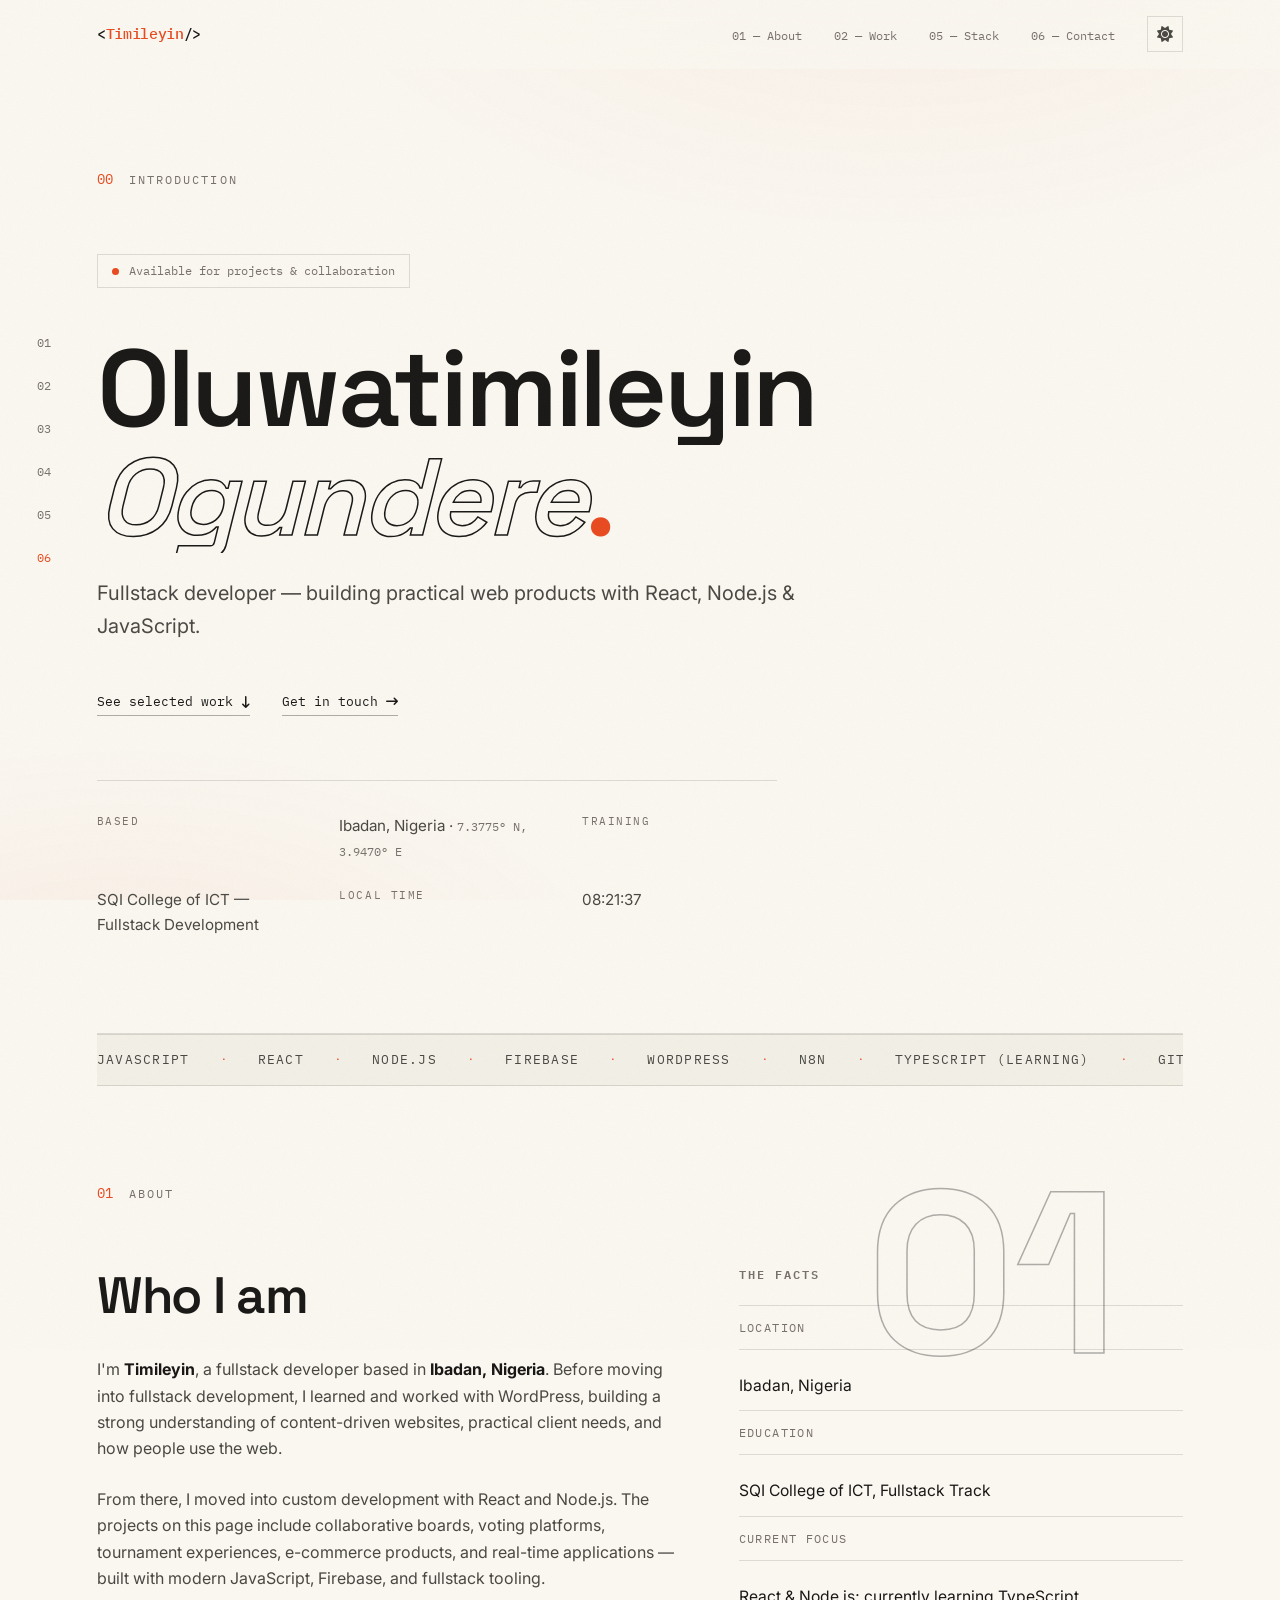
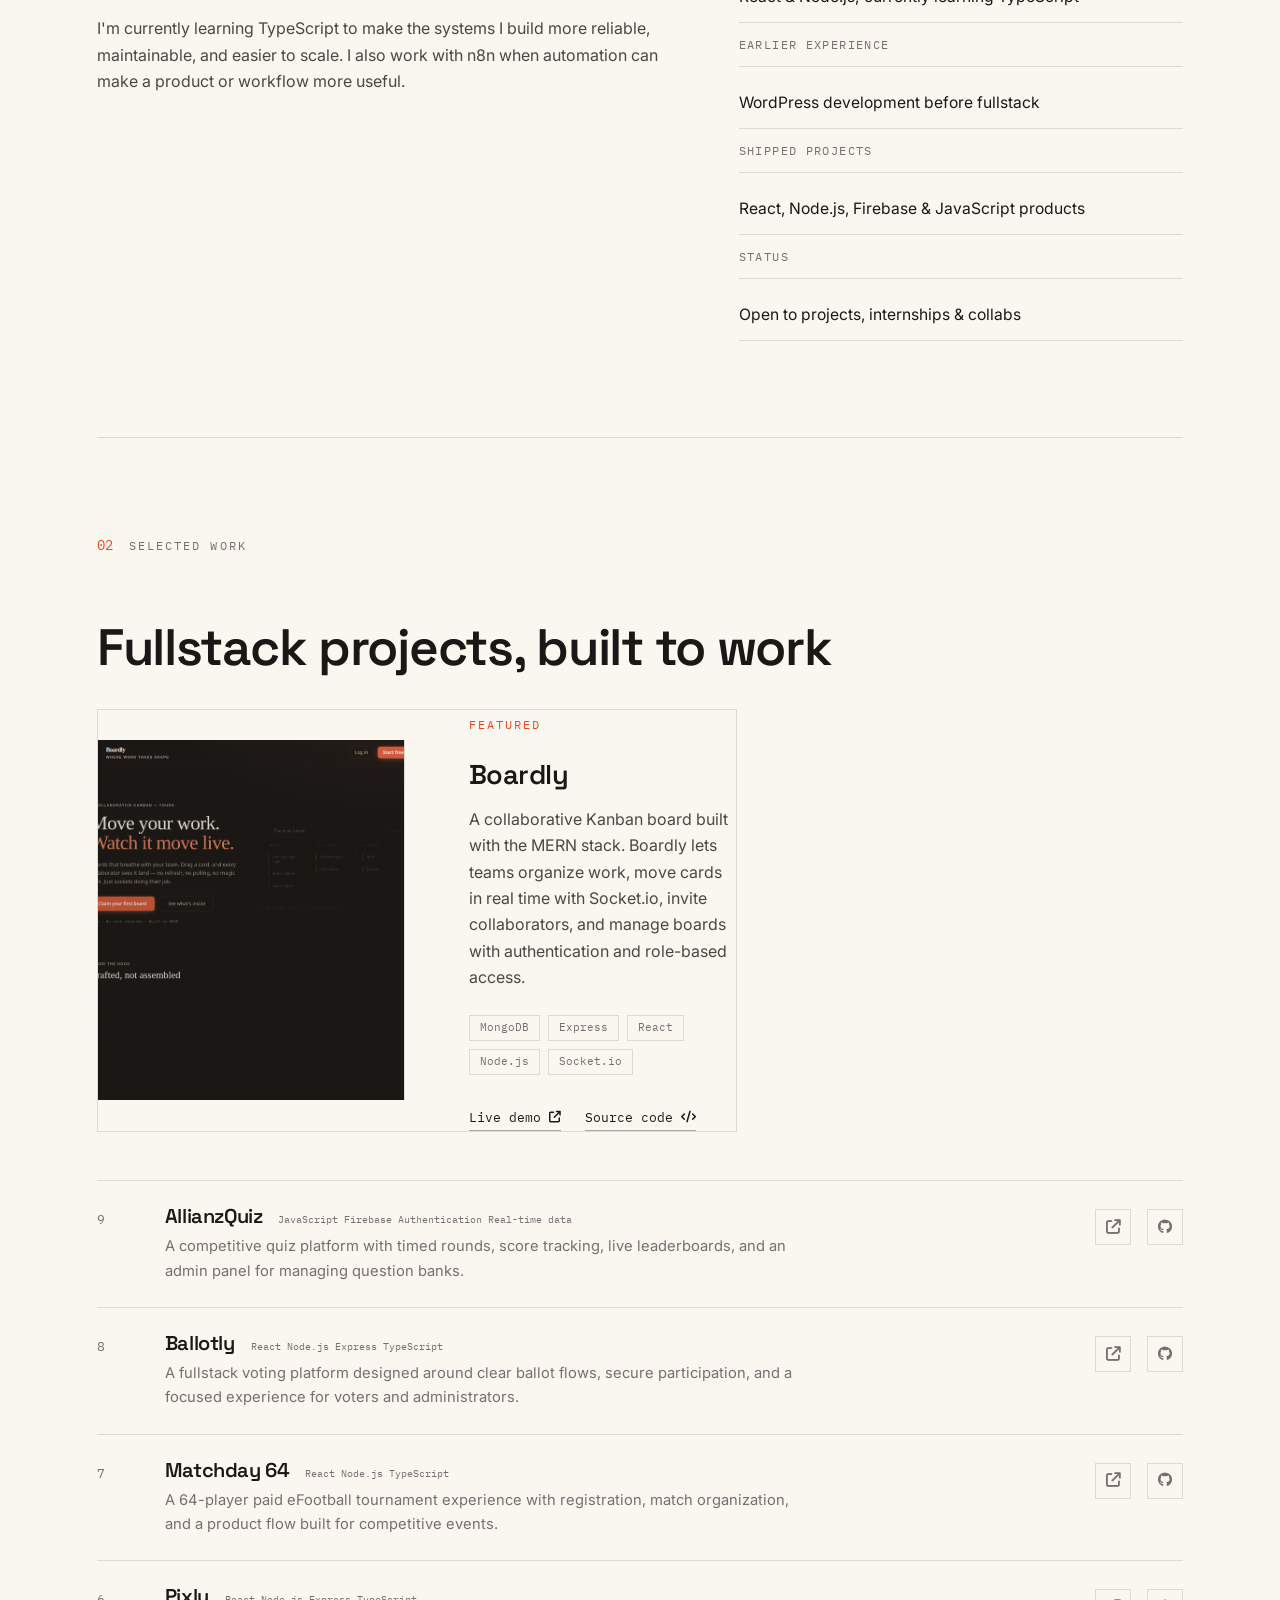
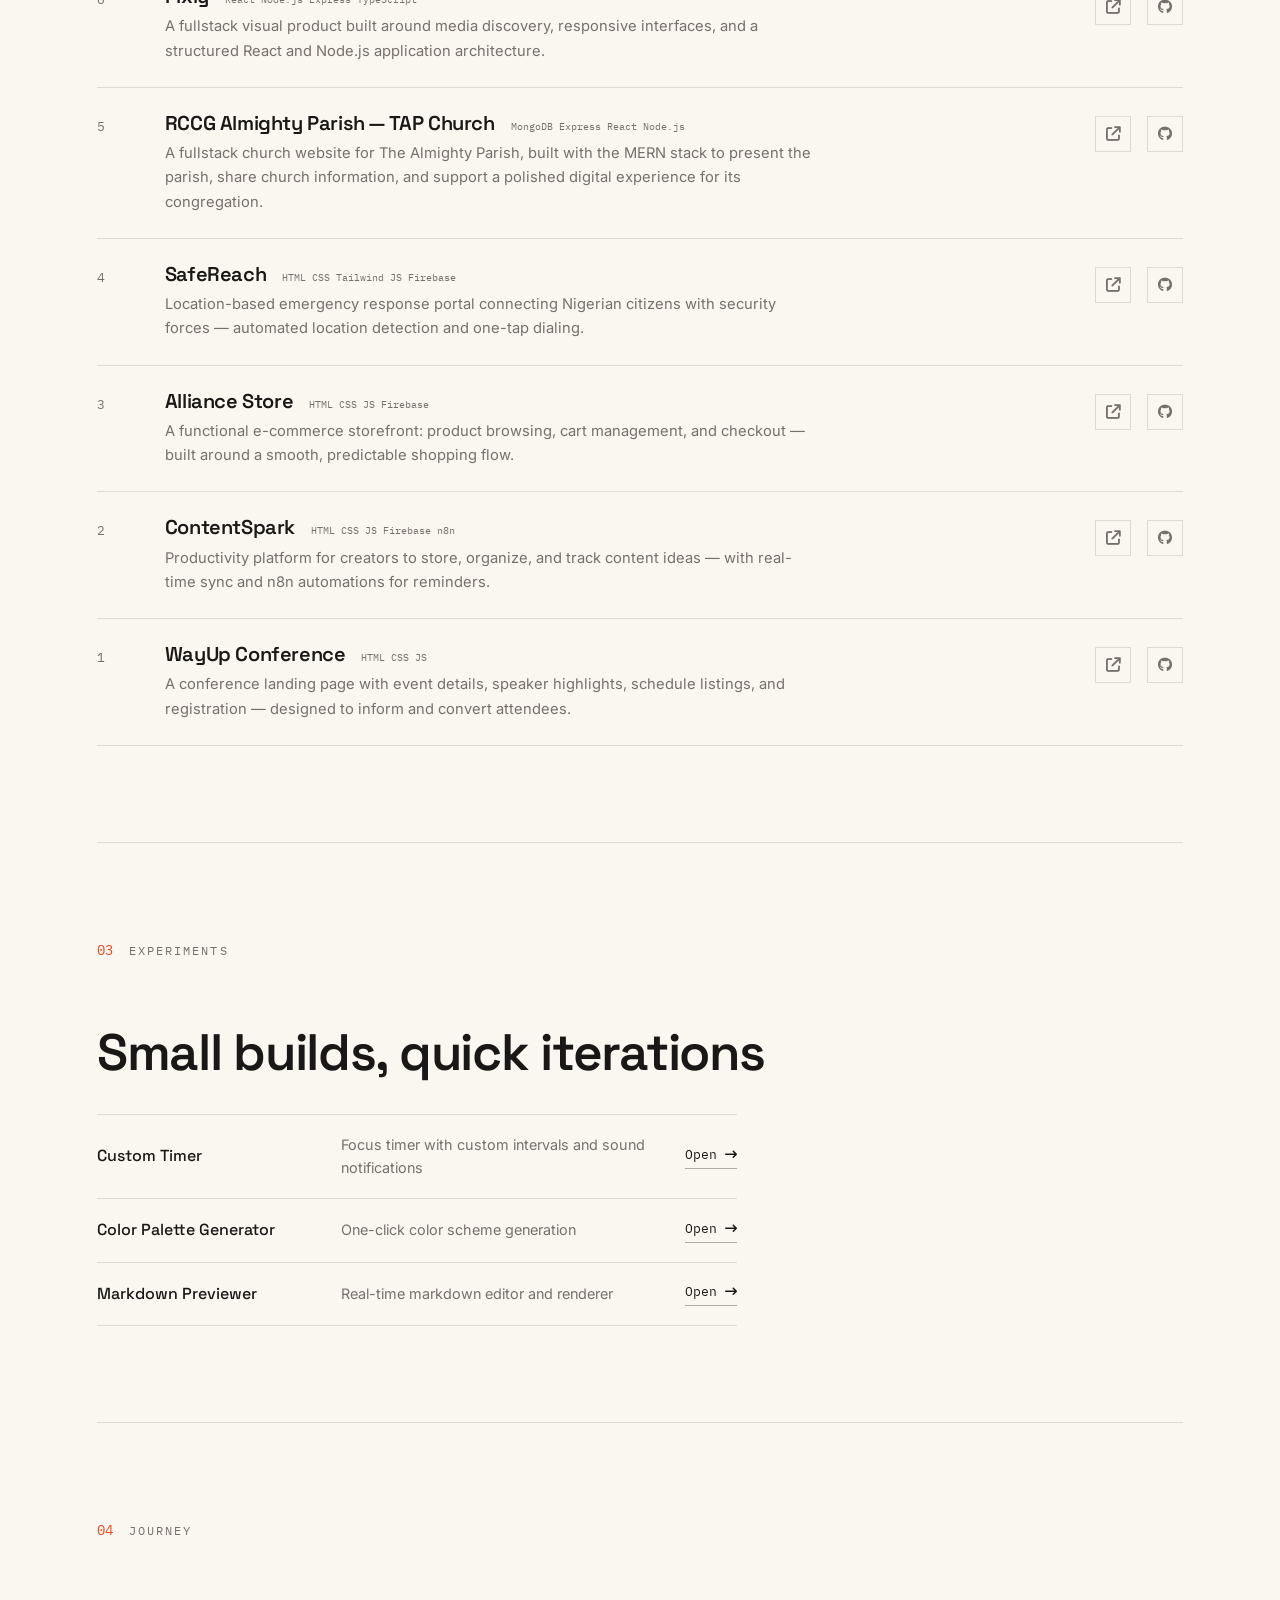
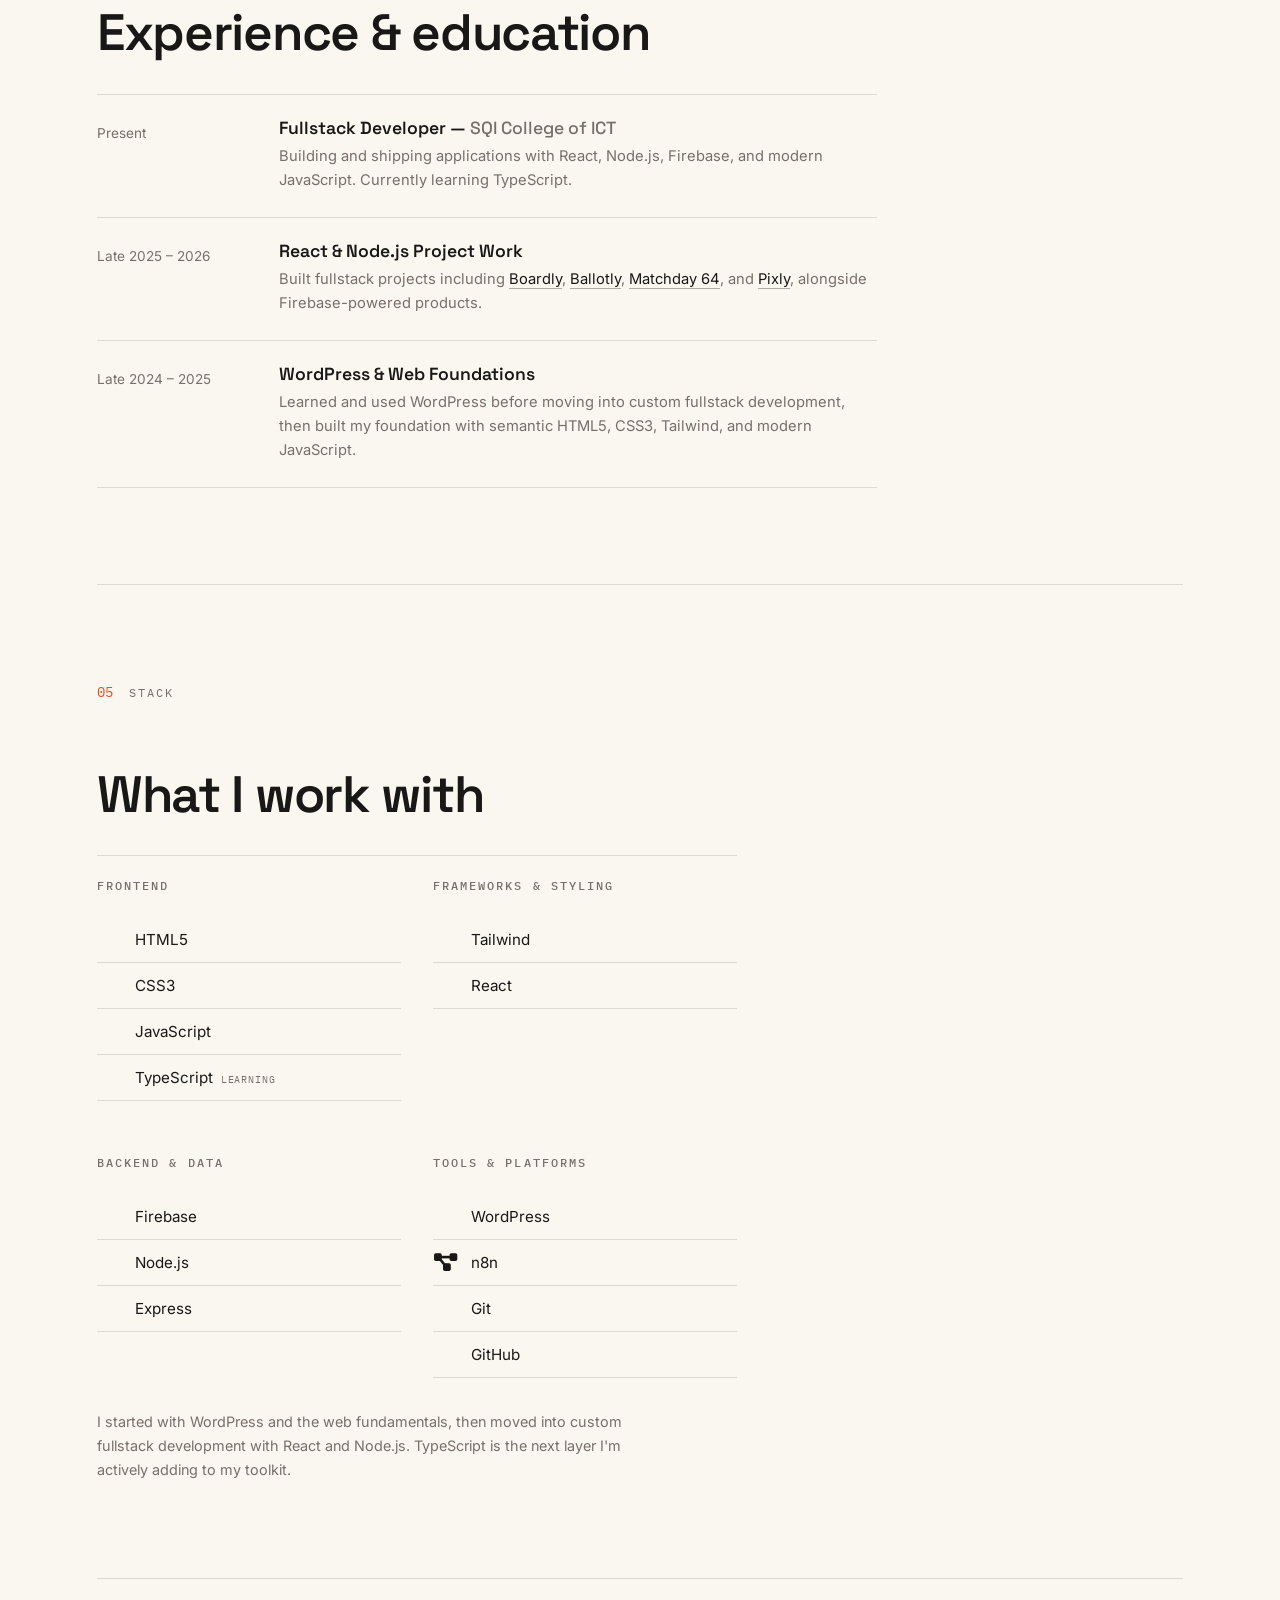
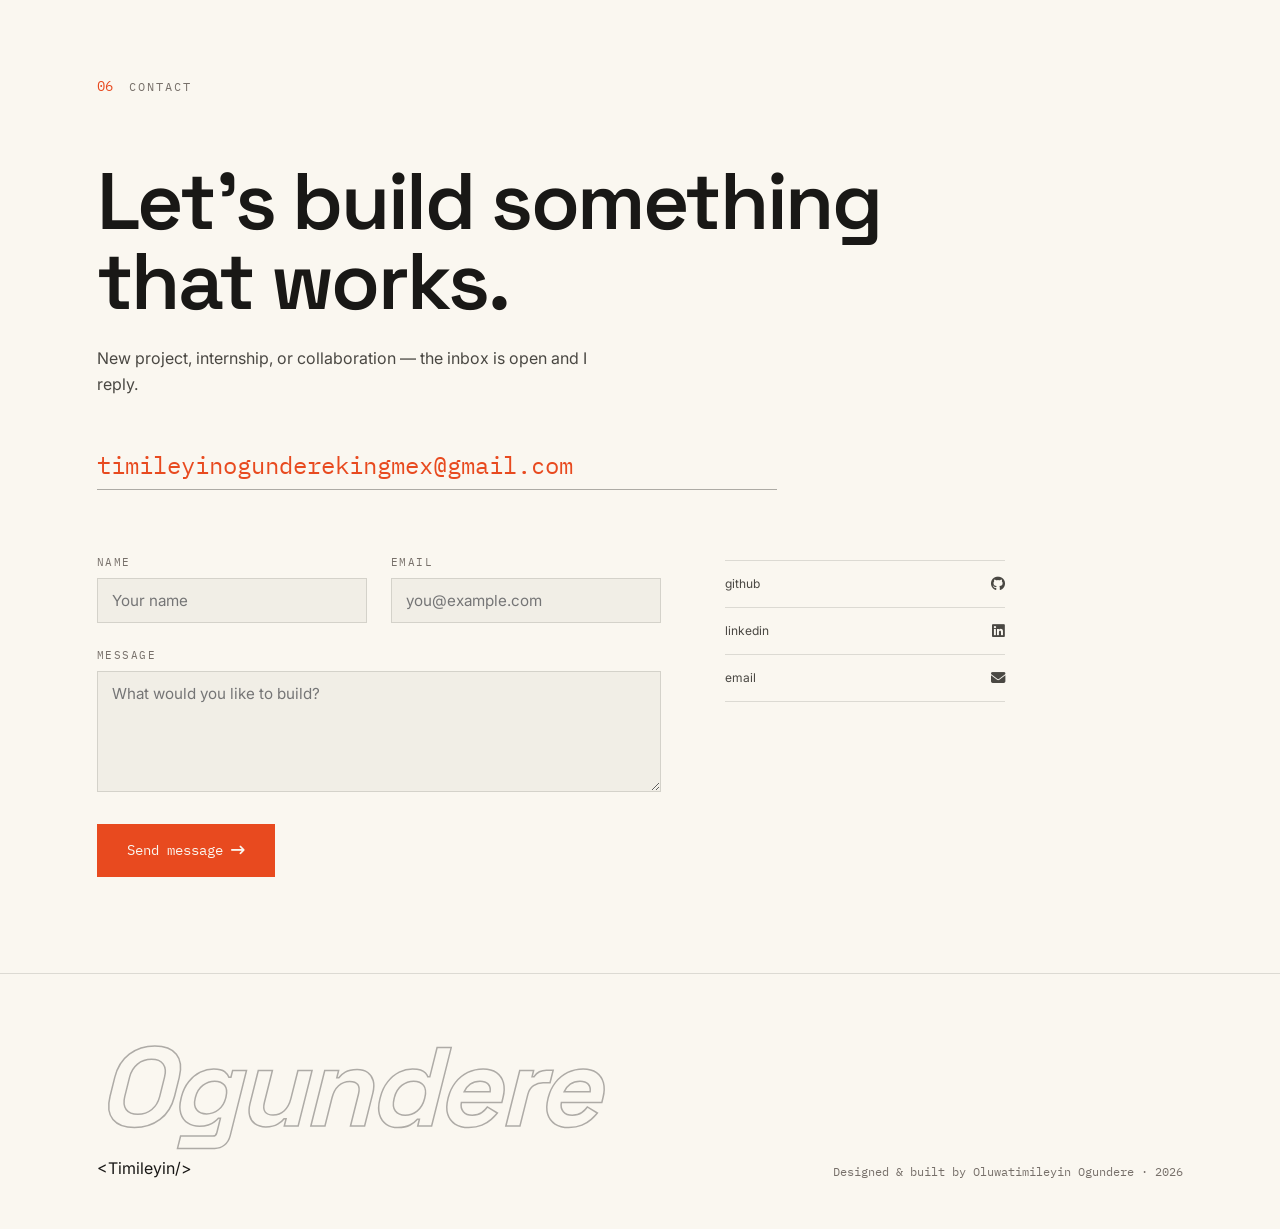
==== commit c97aaef8: "Add live demo links for fullstack projects" ====
--- a/index.html
+++ b/index.html
@@ -191,6 +191,7 @@
             <p class="row-desc">A fullstack voting platform designed around clear ballot flows, secure participation, and a focused experience for voters and administrators.</p>
           </div>
           <div class="row-actions">
+            <a href="https://ballotly.alliancedev.online" target="_blank" rel="noopener" aria-label="Ballotly live demo"><i class="fa-solid fa-arrow-up-right-from-square" aria-hidden="true"></i></a>
             <a href="https://github.com/Alli-ance01/ballotly" target="_blank" rel="noopener" aria-label="Ballotly source code"><i class="fa-brands fa-github" aria-hidden="true"></i></a>
           </div>
         </li>
@@ -205,6 +206,7 @@
             <p class="row-desc">A 64-player paid eFootball tournament experience with registration, match organization, and a product flow built for competitive events.</p>
           </div>
           <div class="row-actions">
+            <a href="https://matchday64.alliancedev.online" target="_blank" rel="noopener" aria-label="Matchday 64 live demo"><i class="fa-solid fa-arrow-up-right-from-square" aria-hidden="true"></i></a>
             <a href="https://github.com/Alli-ance01/matchday-64-tournament" target="_blank" rel="noopener" aria-label="Matchday 64 source code"><i class="fa-brands fa-github" aria-hidden="true"></i></a>
           </div>
         </li>
@@ -219,6 +221,7 @@
             <p class="row-desc">A fullstack visual product built around media discovery, responsive interfaces, and a structured React and Node.js application architecture.</p>
           </div>
           <div class="row-actions">
+            <a href="https://pixly.alliancedev.online" target="_blank" rel="noopener" aria-label="Pixly live demo"><i class="fa-solid fa-arrow-up-right-from-square" aria-hidden="true"></i></a>
             <a href="https://github.com/Alli-ance01/pixly" target="_blank" rel="noopener" aria-label="Pixly source code"><i class="fa-brands fa-github" aria-hidden="true"></i></a>
           </div>
         </li>
